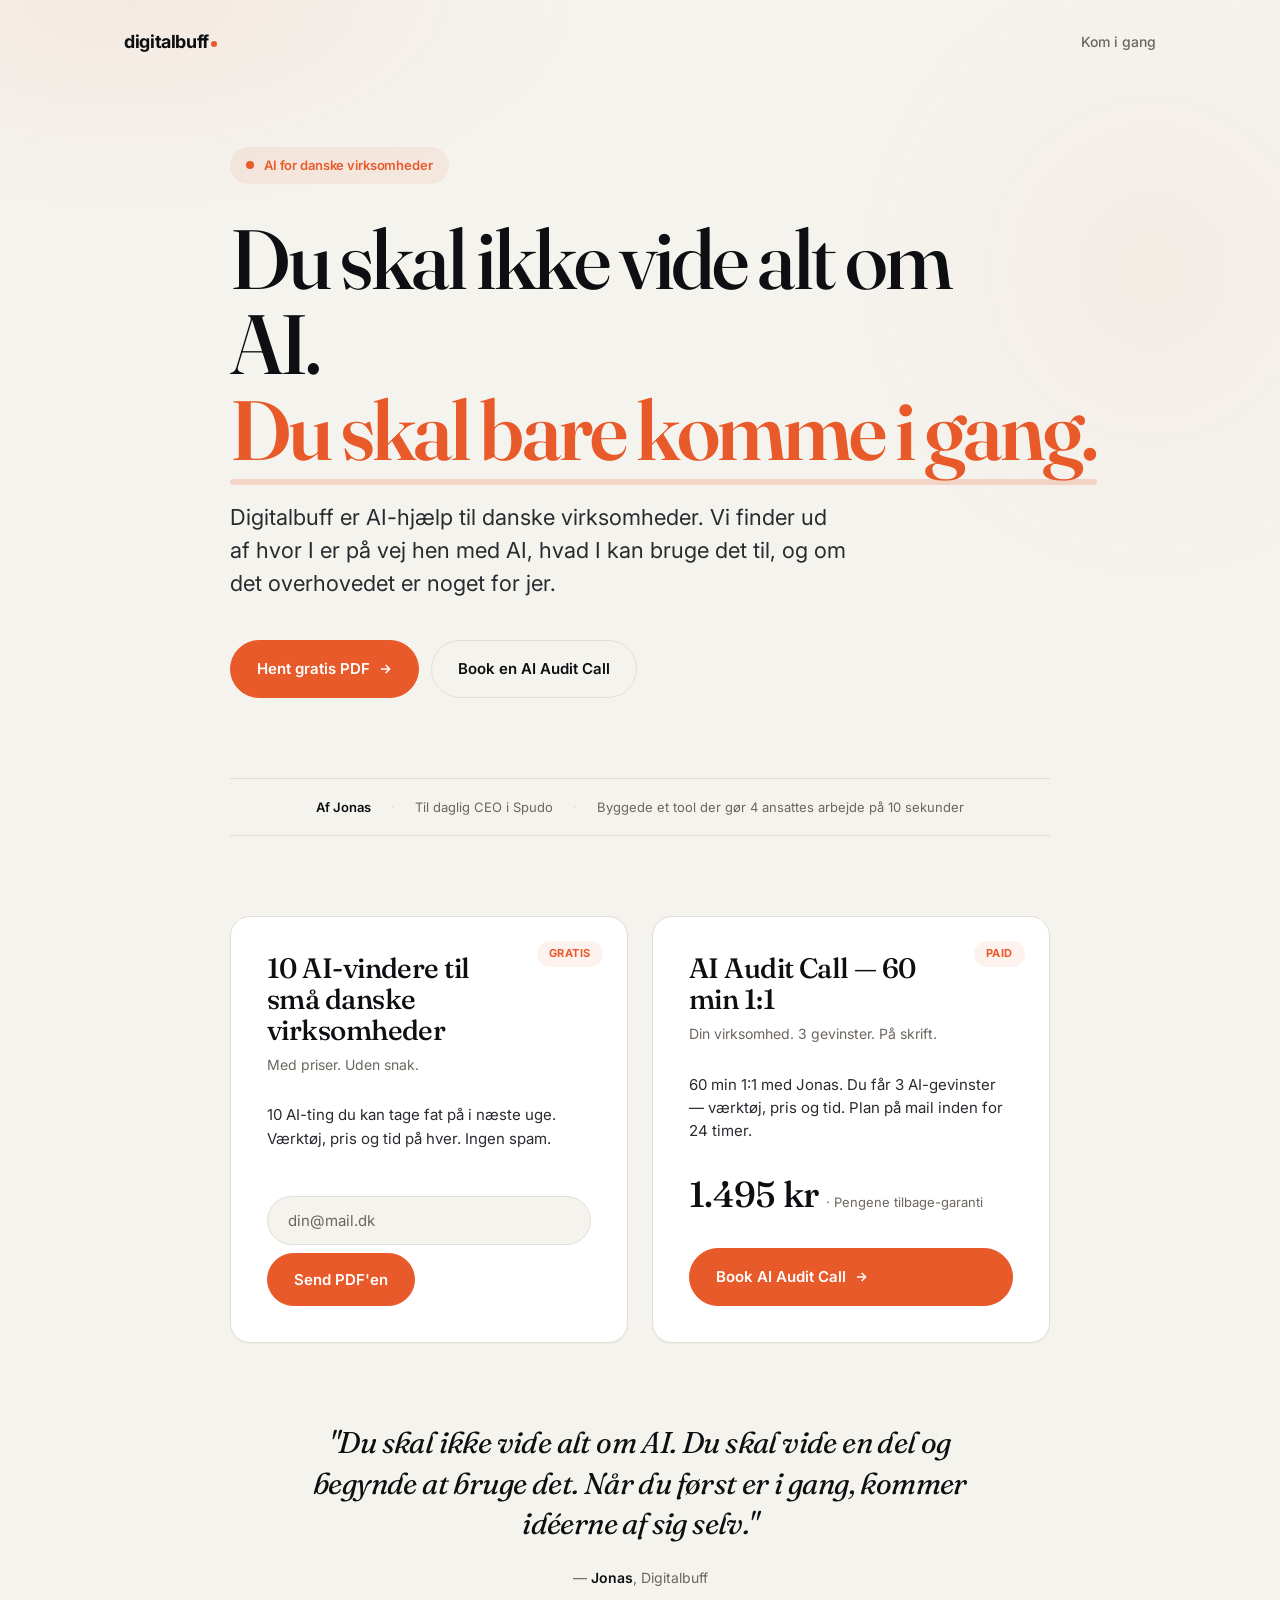
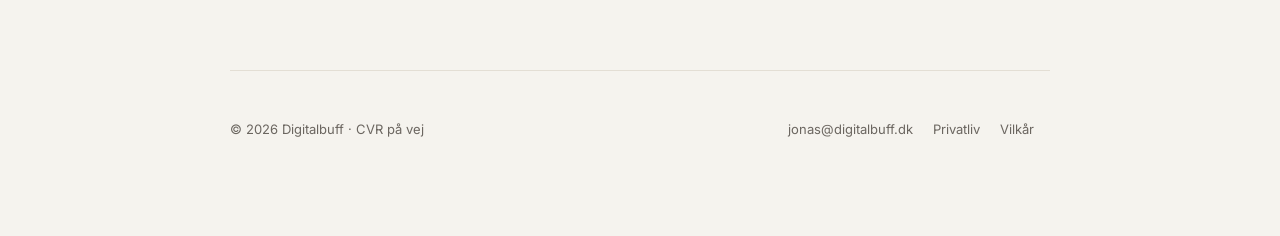
==== index.html @ 28a0f6ce "Initial: digitalbuff.dk landing page v1" ====
<!DOCTYPE html>
<html lang="da">
<head>
<meta charset="UTF-8">
<meta name="viewport" content="width=device-width, initial-scale=1.0">
<title>Digitalbuff — Få dit digitale buff</title>
<meta name="description" content="Digitalbuff oversætter AI-støj til konkrete handlinger for små og mellemstore danske virksomheder. Stop med at læse om AI. Begynd at bruge det.">
<link rel="preconnect" href="https://fonts.googleapis.com">
<link rel="preconnect" href="https://fonts.gstatic.com" crossorigin>
<link href="https://fonts.googleapis.com/css2?family=Fraunces:opsz,wght@9..144,400;9..144,500;9..144,600&family=Inter:wght@400;500;600;700&display=swap" rel="stylesheet">
<style>
  :root {
    --bg: #F5F3EE;
    --bg-2: #EEEAE1;
    --ink: #0E0F12;
    --ink-soft: #2A2B30;
    --muted: #6B6660;
    --line: #E3DED4;
    --accent: #E85A2A;
    --accent-hover: #C94A1E;
    --accent-ghost: rgba(232,90,42,0.08);
    --card: #FFFFFF;
    --shadow-sm: 0 1px 2px rgba(14,15,18,0.04);
    --shadow-md: 0 8px 30px rgba(14,15,18,0.06);
    --shadow-lg: 0 24px 60px rgba(14,15,18,0.10);
  }

  * { box-sizing: border-box; margin: 0; padding: 0; }

  html { scroll-behavior: smooth; }
  body {
    background: var(--bg);
    color: var(--ink);
    font-family: 'Inter', -apple-system, BlinkMacSystemFont, sans-serif;
    font-size: 16px;
    line-height: 1.6;
    -webkit-font-smoothing: antialiased;
    -moz-osx-font-smoothing: grayscale;
    overflow-x: hidden;
  }

  /* Decorative background texture */
  body::before {
    content: '';
    position: fixed;
    inset: 0;
    background:
      radial-gradient(ellipse 60% 40% at 10% 0%, rgba(232,90,42,0.06), transparent 60%),
      radial-gradient(ellipse 40% 60% at 90% 30%, rgba(232,90,42,0.04), transparent 60%);
    pointer-events: none;
    z-index: 0;
  }

  .wrap {
    position: relative;
    z-index: 1;
    max-width: 1080px;
    margin: 0 auto;
    padding: 28px 24px 96px;
  }

  /* Nav */
  nav {
    display: flex;
    align-items: center;
    justify-content: space-between;
    margin-bottom: 90px;
  }
  .logo {
    font-family: 'Inter', sans-serif;
    font-weight: 700;
    font-size: 18px;
    letter-spacing: -0.02em;
    display: inline-flex;
    align-items: baseline;
    gap: 2px;
  }
  .logo-dot {
    width: 6px; height: 6px;
    background: var(--accent);
    border-radius: 50%;
    display: inline-block;
    transform: translateY(-1px);
  }
  .nav-link {
    color: var(--muted);
    text-decoration: none;
    font-size: 14px;
    font-weight: 500;
    transition: color 0.15s;
  }
  .nav-link:hover { color: var(--ink); }

  /* Hero */
  .hero {
    max-width: 820px;
    margin: 0 auto 80px;
    text-align: left;
  }
  .eyebrow {
    display: inline-flex;
    align-items: center;
    gap: 10px;
    background: var(--accent-ghost);
    color: var(--accent);
    border-radius: 100px;
    padding: 8px 16px;
    font-size: 13px;
    font-weight: 600;
    letter-spacing: -0.01em;
    margin-bottom: 32px;
  }
  .eyebrow .pulse {
    width: 8px; height: 8px;
    background: var(--accent);
    border-radius: 50%;
    animation: pulse 2.4s infinite;
  }
  @keyframes pulse {
    0%, 100% { opacity: 1; transform: scale(1); }
    50% { opacity: 0.5; transform: scale(0.85); }
  }

  h1 {
    font-family: 'Fraunces', Georgia, serif;
    font-size: clamp(44px, 7vw, 84px);
    line-height: 1.02;
    letter-spacing: -0.035em;
    font-weight: 500;
    margin-bottom: 28px;
    color: var(--ink);
  }
  h1 em {
    color: var(--accent);
    font-style: normal;
    font-weight: 600;
    position: relative;
    white-space: nowrap;
  }
  h1 em::after {
    content: '';
    position: absolute;
    left: 0; right: 0; bottom: -4px;
    height: 6px;
    background: var(--accent);
    opacity: 0.2;
    border-radius: 3px;
  }

  .sub {
    font-size: clamp(18px, 2.2vw, 22px);
    color: var(--ink-soft);
    max-width: 620px;
    margin-bottom: 40px;
    line-height: 1.5;
  }

  .hero-ctas { display: flex; gap: 12px; flex-wrap: wrap; }

  .btn {
    background: var(--accent);
    color: white;
    border: 1px solid var(--accent);
    border-radius: 100px;
    padding: 16px 26px;
    font-size: 15px;
    font-weight: 600;
    font-family: inherit;
    cursor: pointer;
    text-decoration: none;
    display: inline-flex;
    align-items: center;
    gap: 8px;
    transition: all 0.2s ease;
    white-space: nowrap;
  }
  .btn:hover { background: var(--accent-hover); border-color: var(--accent-hover); transform: translateY(-1px); box-shadow: 0 8px 20px rgba(232,90,42,0.25); }
  .btn:active { transform: translateY(0); }
  .btn-ghost {
    background: transparent;
    color: var(--ink);
    border-color: var(--line);
  }
  .btn-ghost:hover {
    background: var(--bg-2);
    border-color: var(--ink-soft);
    box-shadow: none;
    transform: translateY(-1px);
  }
  .btn svg { width: 14px; height: 14px; }

  /* Proof bar */
  .proof {
    max-width: 820px;
    margin: 0 auto 80px;
    padding: 18px 24px;
    display: flex;
    align-items: center;
    justify-content: center;
    gap: 20px;
    flex-wrap: wrap;
    color: var(--muted);
    font-size: 13px;
    border-top: 1px solid var(--line);
    border-bottom: 1px solid var(--line);
  }
  .proof strong { color: var(--ink); font-weight: 600; }
  .proof .dot { color: var(--line); }

  /* Cards section */
  .offers {
    max-width: 820px;
    margin: 0 auto 80px;
    display: grid;
    gap: 20px;
  }
  @media (min-width: 760px) {
    .offers { grid-template-columns: 1fr 1fr; gap: 24px; }
  }

  .card {
    background: var(--card);
    border-radius: 20px;
    padding: 36px;
    border: 1px solid var(--line);
    box-shadow: var(--shadow-sm);
    transition: box-shadow 0.2s, transform 0.2s;
    display: flex;
    flex-direction: column;
    position: relative;
    overflow: hidden;
  }
  .card:hover { box-shadow: var(--shadow-md); transform: translateY(-2px); }

  .card-badge {
    position: absolute;
    top: 24px; right: 24px;
    background: var(--accent-ghost);
    color: var(--accent);
    border-radius: 100px;
    padding: 4px 12px;
    font-size: 11px;
    font-weight: 700;
    letter-spacing: 0.05em;
    text-transform: uppercase;
  }

  .card h2 {
    font-family: 'Fraunces', Georgia, serif;
    font-size: 28px;
    font-weight: 500;
    letter-spacing: -0.02em;
    line-height: 1.1;
    margin-bottom: 8px;
    padding-right: 70px;
  }

  .card .tagline {
    color: var(--muted);
    font-size: 14px;
    margin-bottom: 28px;
  }

  .card p {
    color: var(--ink-soft);
    font-size: 15px;
    margin-bottom: 24px;
    line-height: 1.55;
  }

  form { display: flex; gap: 8px; flex-wrap: wrap; margin-top: auto; }
  input[type="email"] {
    flex: 1; min-width: 200px;
    background: var(--bg);
    border: 1px solid var(--line);
    border-radius: 100px;
    padding: 14px 20px;
    color: var(--ink);
    font-size: 15px;
    font-family: inherit;
    transition: border-color 0.15s;
  }
  input[type="email"]::placeholder { color: var(--muted); }
  input[type="email"]:focus {
    outline: none;
    border-color: var(--accent);
    box-shadow: 0 0 0 3px var(--accent-ghost);
  }

  .success {
    color: #2E8A4A;
    display: none;
    margin-top: 12px;
    font-size: 14px;
    font-weight: 500;
  }

  .price-line {
    display: flex;
    align-items: baseline;
    gap: 8px;
    margin-bottom: 24px;
  }
  .price {
    font-family: 'Fraunces', Georgia, serif;
    font-size: 36px;
    font-weight: 500;
    letter-spacing: -0.02em;
    color: var(--ink);
  }
  .price-sub {
    color: var(--muted);
    font-size: 13px;
  }

  /* Quote block */
  .quote {
    max-width: 760px;
    margin: 0 auto 80px;
    padding: 0 32px;
    text-align: center;
  }
  .quote p {
    font-family: 'Fraunces', Georgia, serif;
    font-size: clamp(22px, 3vw, 30px);
    font-weight: 400;
    font-style: italic;
    line-height: 1.35;
    letter-spacing: -0.02em;
    color: var(--ink);
    margin-bottom: 20px;
  }
  .quote cite {
    font-style: normal;
    color: var(--muted);
    font-size: 14px;
  }
  .quote cite strong { color: var(--ink); font-weight: 600; }

  /* Footer */
  footer {
    max-width: 820px;
    margin: 0 auto;
    padding-top: 48px;
    border-top: 1px solid var(--line);
    display: flex;
    justify-content: space-between;
    flex-wrap: wrap;
    gap: 16px;
    font-size: 13px;
    color: var(--muted);
  }
  footer a {
    color: var(--muted);
    text-decoration: none;
    margin-right: 16px;
    transition: color 0.15s;
  }
  footer a:hover { color: var(--ink); }

  /* Small screens */
  @media (max-width: 560px) {
    .wrap { padding-top: 20px; }
    nav { margin-bottom: 60px; }
    .hero { margin-bottom: 56px; }
    .card { padding: 28px; }
    .card h2 { padding-right: 0; font-size: 24px; }
    .card-badge { position: static; display: inline-block; margin-bottom: 16px; }
  }
</style>
</head>
<body>
<div class="wrap">

  <nav>
    <div class="logo">digitalbuff<span class="logo-dot"></span></div>
    <a href="#offers" class="nav-link">Kom i gang</a>
  </nav>

  <section class="hero">
    <div class="eyebrow">
      <span class="pulse"></span>
      <span>AI for danske virksomheder</span>
    </div>
    <h1>Du skal ikke vide alt om AI.<br><em>Du skal bare komme i gang.</em></h1>
    <p class="sub">Digitalbuff er AI-hjælp til danske virksomheder. Vi finder ud af hvor I er på vej hen med AI, hvad I kan bruge det til, og om det overhovedet er noget for jer.</p>
    <div class="hero-ctas">
      <a href="#pdf" class="btn">
        Hent gratis PDF
        <svg viewBox="0 0 24 24" fill="none" stroke="currentColor" stroke-width="2.5"><path d="M5 12h14M13 5l7 7-7 7"/></svg>
      </a>
      <a href="#audit" class="btn btn-ghost">Book en AI Audit Call</a>
    </div>
  </section>

  <div class="proof">
    <span><strong>Af Jonas</strong></span>
    <span class="dot">·</span>
    <span>Til daglig CEO i Spudo</span>
    <span class="dot">·</span>
    <span>Byggede et tool der gør 4 ansattes arbejde på 10 sekunder</span>
  </div>

  <section class="offers" id="offers">

    <div class="card" id="pdf">
      <span class="card-badge">Gratis</span>
      <h2>10 AI-vindere til små danske virksomheder</h2>
      <p class="tagline">Med priser. Uden snak.</p>
      <p>10 AI-ting du kan tage fat på i næste uge. Værktøj, pris og tid på hver. Ingen spam.</p>
      <form id="emailForm" action="#" method="post">
        <input type="email" name="email" placeholder="din@mail.dk" required aria-label="Din email">
        <button type="submit" class="btn">Send PDF'en</button>
      </form>
      <p class="success" id="success">✓ Tak — tjek din indbakke om et par minutter.</p>
    </div>

    <div class="card" id="audit">
      <span class="card-badge">Paid</span>
      <h2>AI Audit Call — 60 min 1:1</h2>
      <p class="tagline">Din virksomhed. 3 gevinster. På skrift.</p>
      <p>60 min 1:1 med Jonas. Du får 3 AI-gevinster — værktøj, pris og tid. Plan på mail inden for 24 timer.</p>
      <div class="price-line">
        <span class="price">1.495 kr</span>
        <span class="price-sub">· Pengene tilbage-garanti</span>
      </div>
      <a href="#" class="btn" id="bookCta">
        Book AI Audit Call
        <svg viewBox="0 0 24 24" fill="none" stroke="currentColor" stroke-width="2.5"><path d="M5 12h14M13 5l7 7-7 7"/></svg>
      </a>
    </div>

  </section>

  <section class="quote">
    <p>"Du skal ikke vide alt om AI. Du skal vide en del og begynde at bruge det. Når du først er i gang, kommer idéerne af sig selv."</p>
    <cite>— <strong>Jonas</strong>, Digitalbuff</cite>
  </section>

  <footer>
    <div>© 2026 Digitalbuff · CVR på vej</div>
    <div>
      <a href="mailto:jonas@digitalbuff.dk">jonas@digitalbuff.dk</a>
      <a href="/privatlivspolitik">Privatliv</a>
      <a href="/vilkar">Vilkår</a>
    </div>
  </footer>

</div>

<script>
  // ============================================================
  // Sheets integration — paste your Apps Script Web App URL here.
  // Get it from: Apps Script → Deploy → New deployment → Web app
  // It looks like: https://script.google.com/macros/s/AKfycb.../exec
  // ============================================================
  const SHEETS_ENDPOINT = 'https://script.google.com/macros/s/AKfycbzNqPOkvZELhmHP0tplEvin_yunnExiP3ZWn4th9WbXYIpHzOxKJLLYBf7Ea_P2kv1t/exec';

  document.getElementById('emailForm').addEventListener('submit', async function(e) {
    e.preventDefault();
    const form = e.target;
    const button = form.querySelector('button[type="submit"]');
    const success = document.getElementById('success');
    const email = form.email.value.trim();

    if (!email) return;

    const original = button.textContent;
    button.disabled = true;
    button.textContent = 'Sender…';

    try {
      // UTM and source for the sheet
      const params = new URLSearchParams(window.location.search);
      const payload = {
        email: email,
        source: 'landing_pdf',
        utm: params.toString() || '',
      };

      // Apps Script Web Apps accept text/plain to avoid CORS preflight
      const res = await fetch(SHEETS_ENDPOINT, {
        method: 'POST',
        mode: 'no-cors',
        headers: { 'Content-Type': 'text/plain;charset=utf-8' },
        body: JSON.stringify(payload),
      });

      // 'no-cors' means we can't read the response, but if the fetch didn't
      // throw, the request reached Apps Script.
      success.style.display = 'block';
      success.textContent = '✓ Tak — vi sender PDF\'en til din mail.';
      form.reset();
    } catch (err) {
      success.style.display = 'block';
      success.style.color = '#B83C3C';
      success.textContent = 'Der gik noget galt. Prøv igen om et øjeblik.';
    } finally {
      button.disabled = false;
      button.textContent = original;
    }
  });
</script>
</body>
</html>
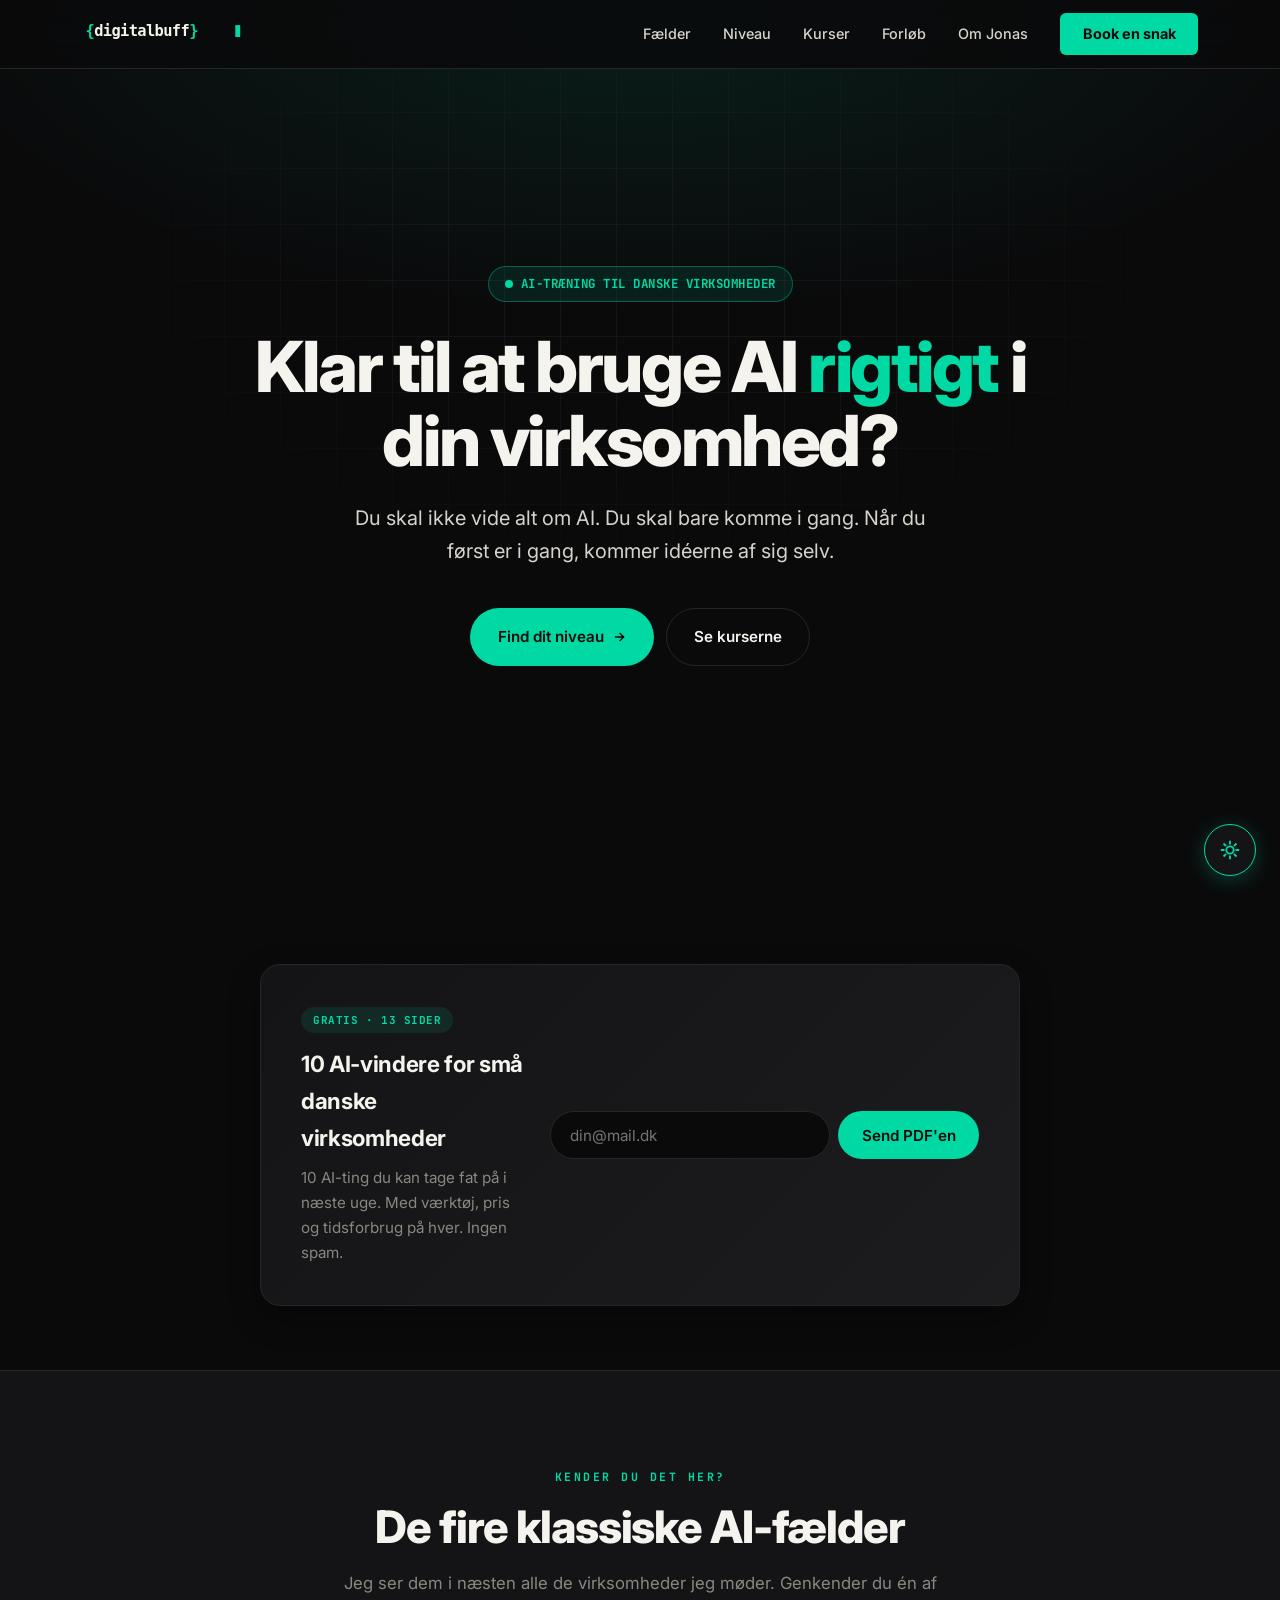
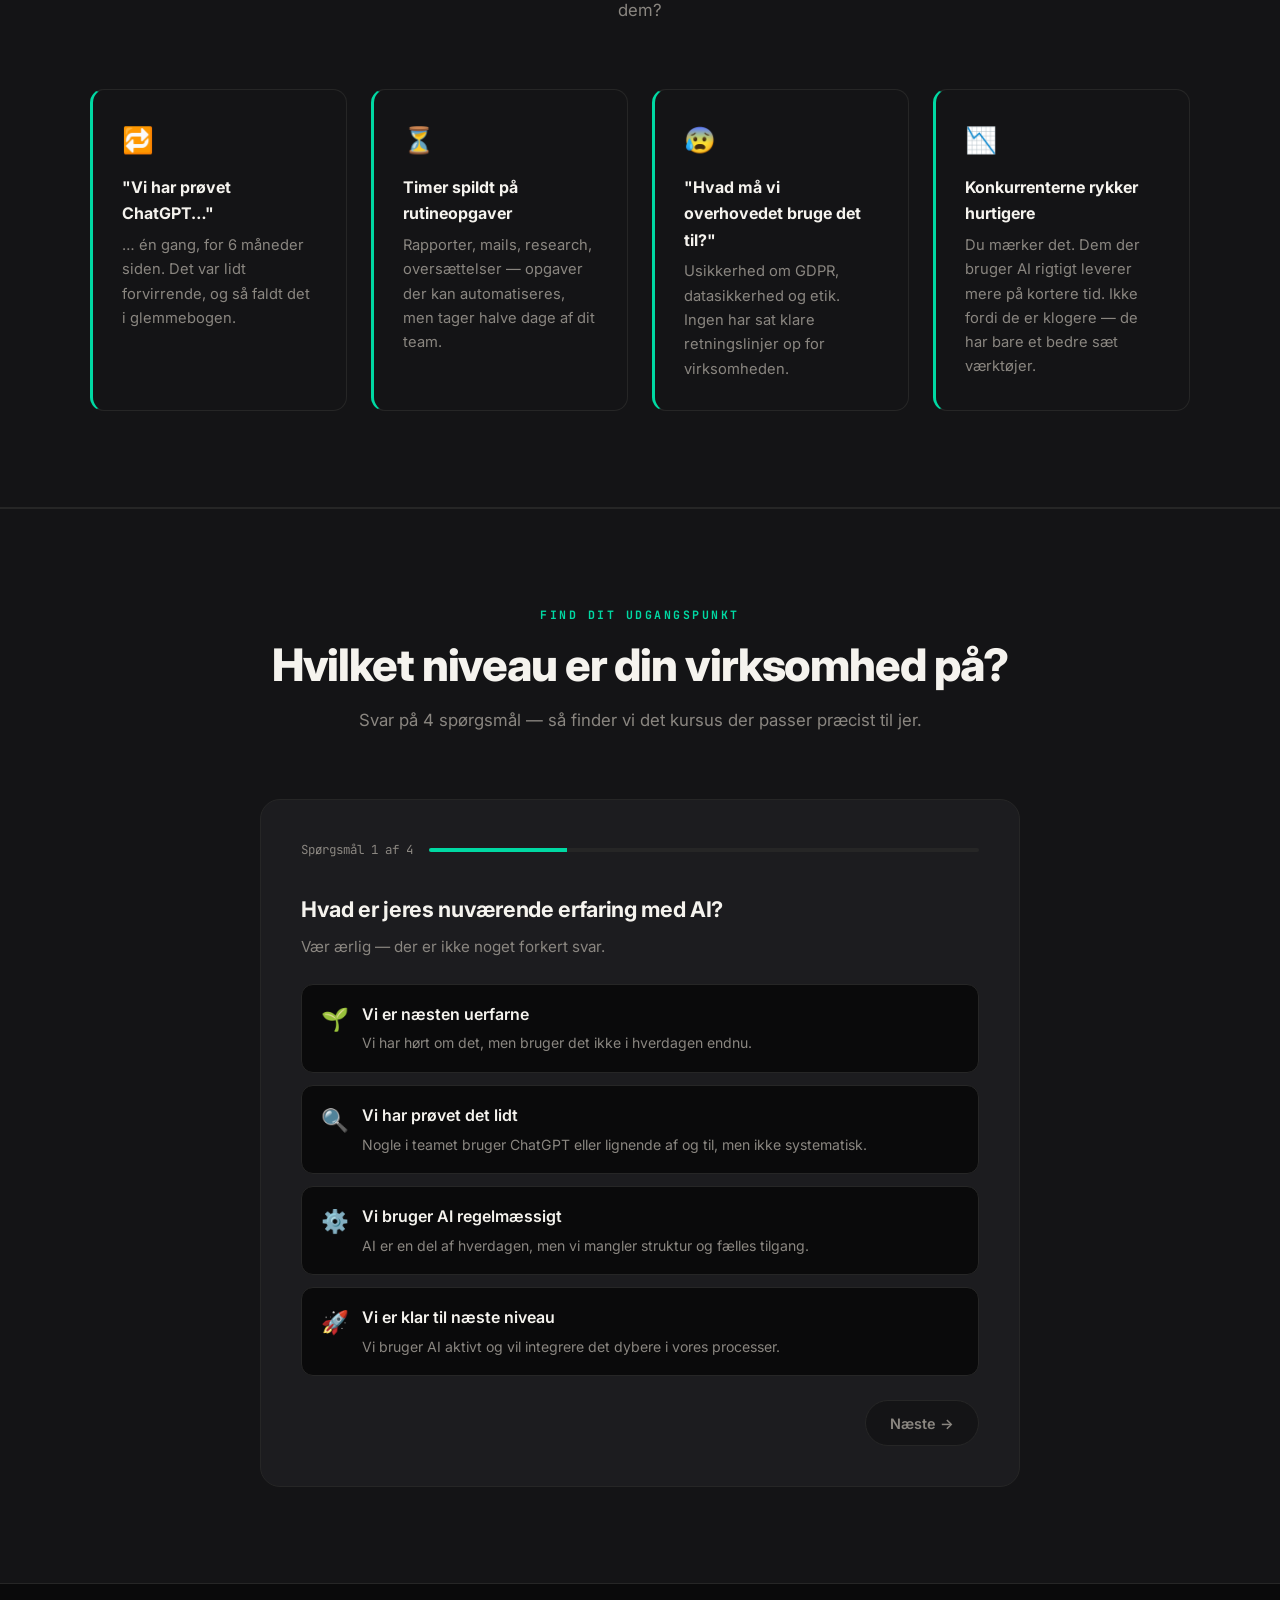
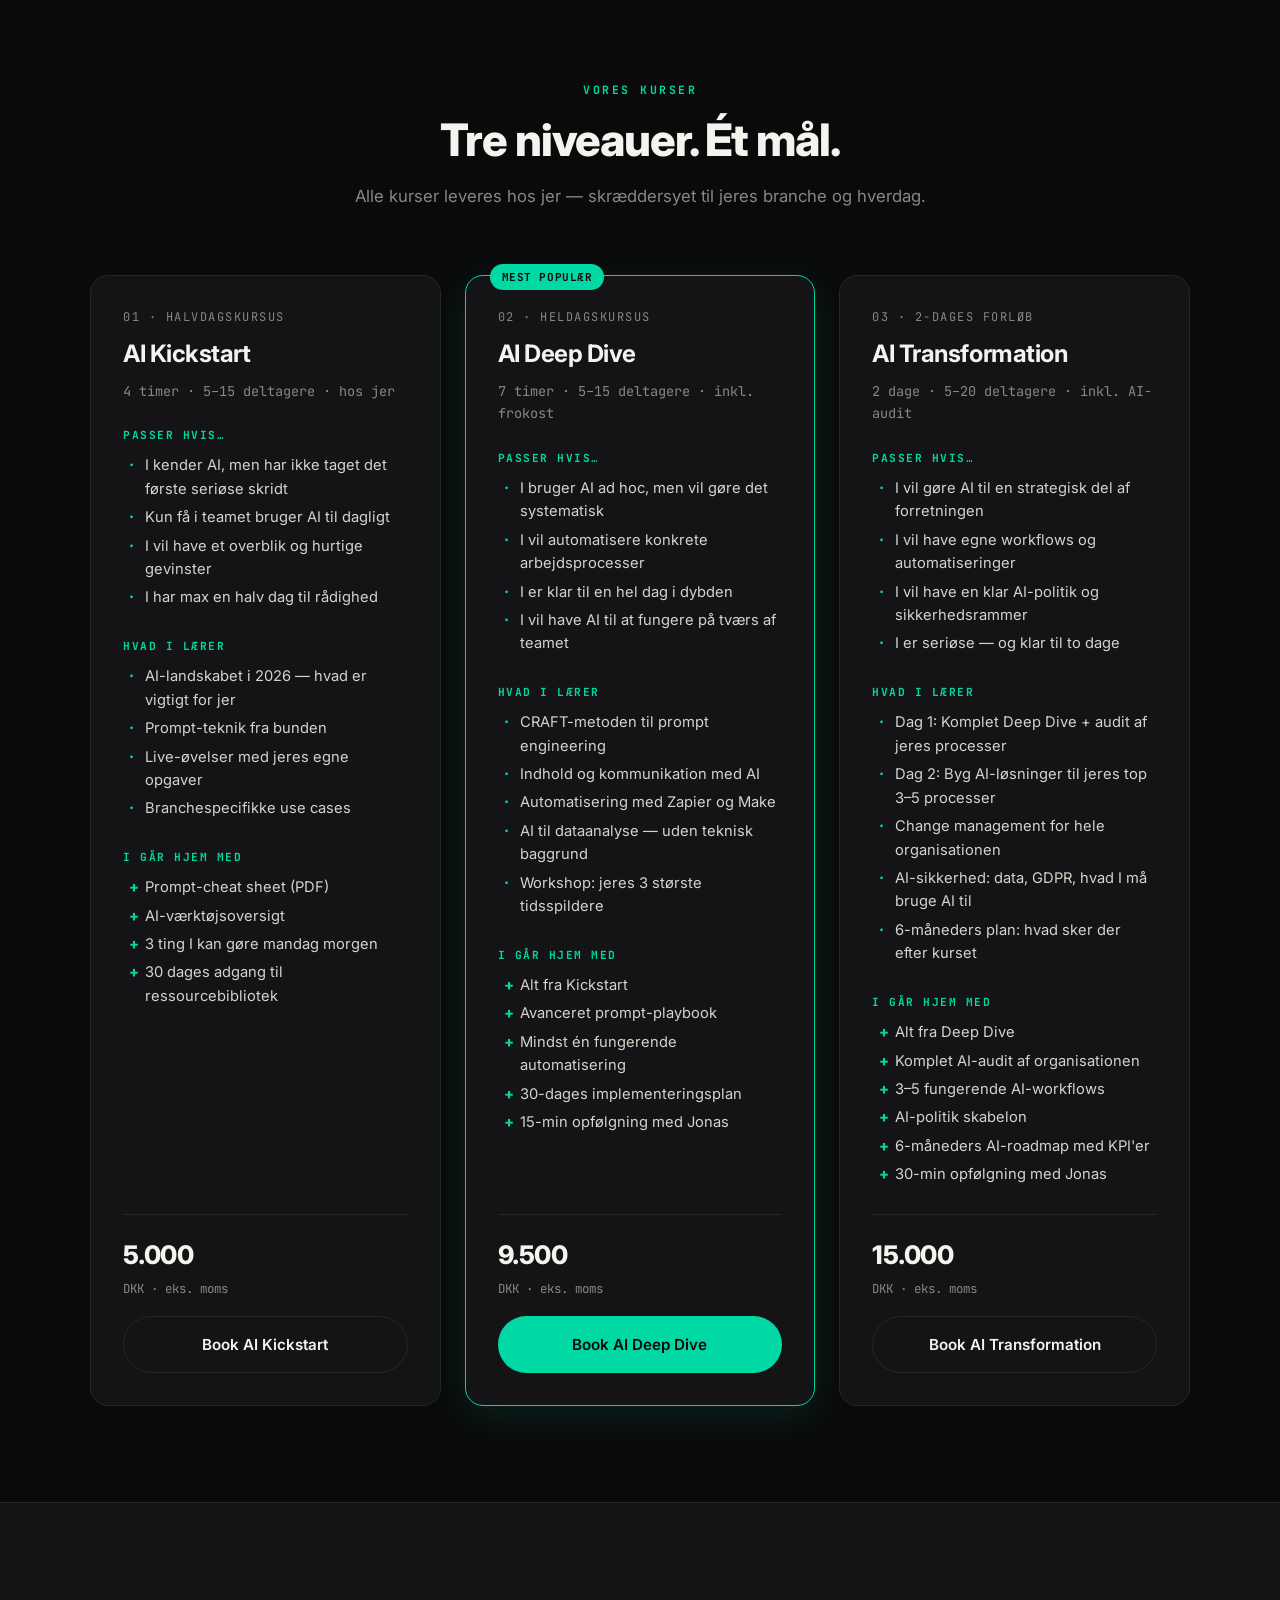
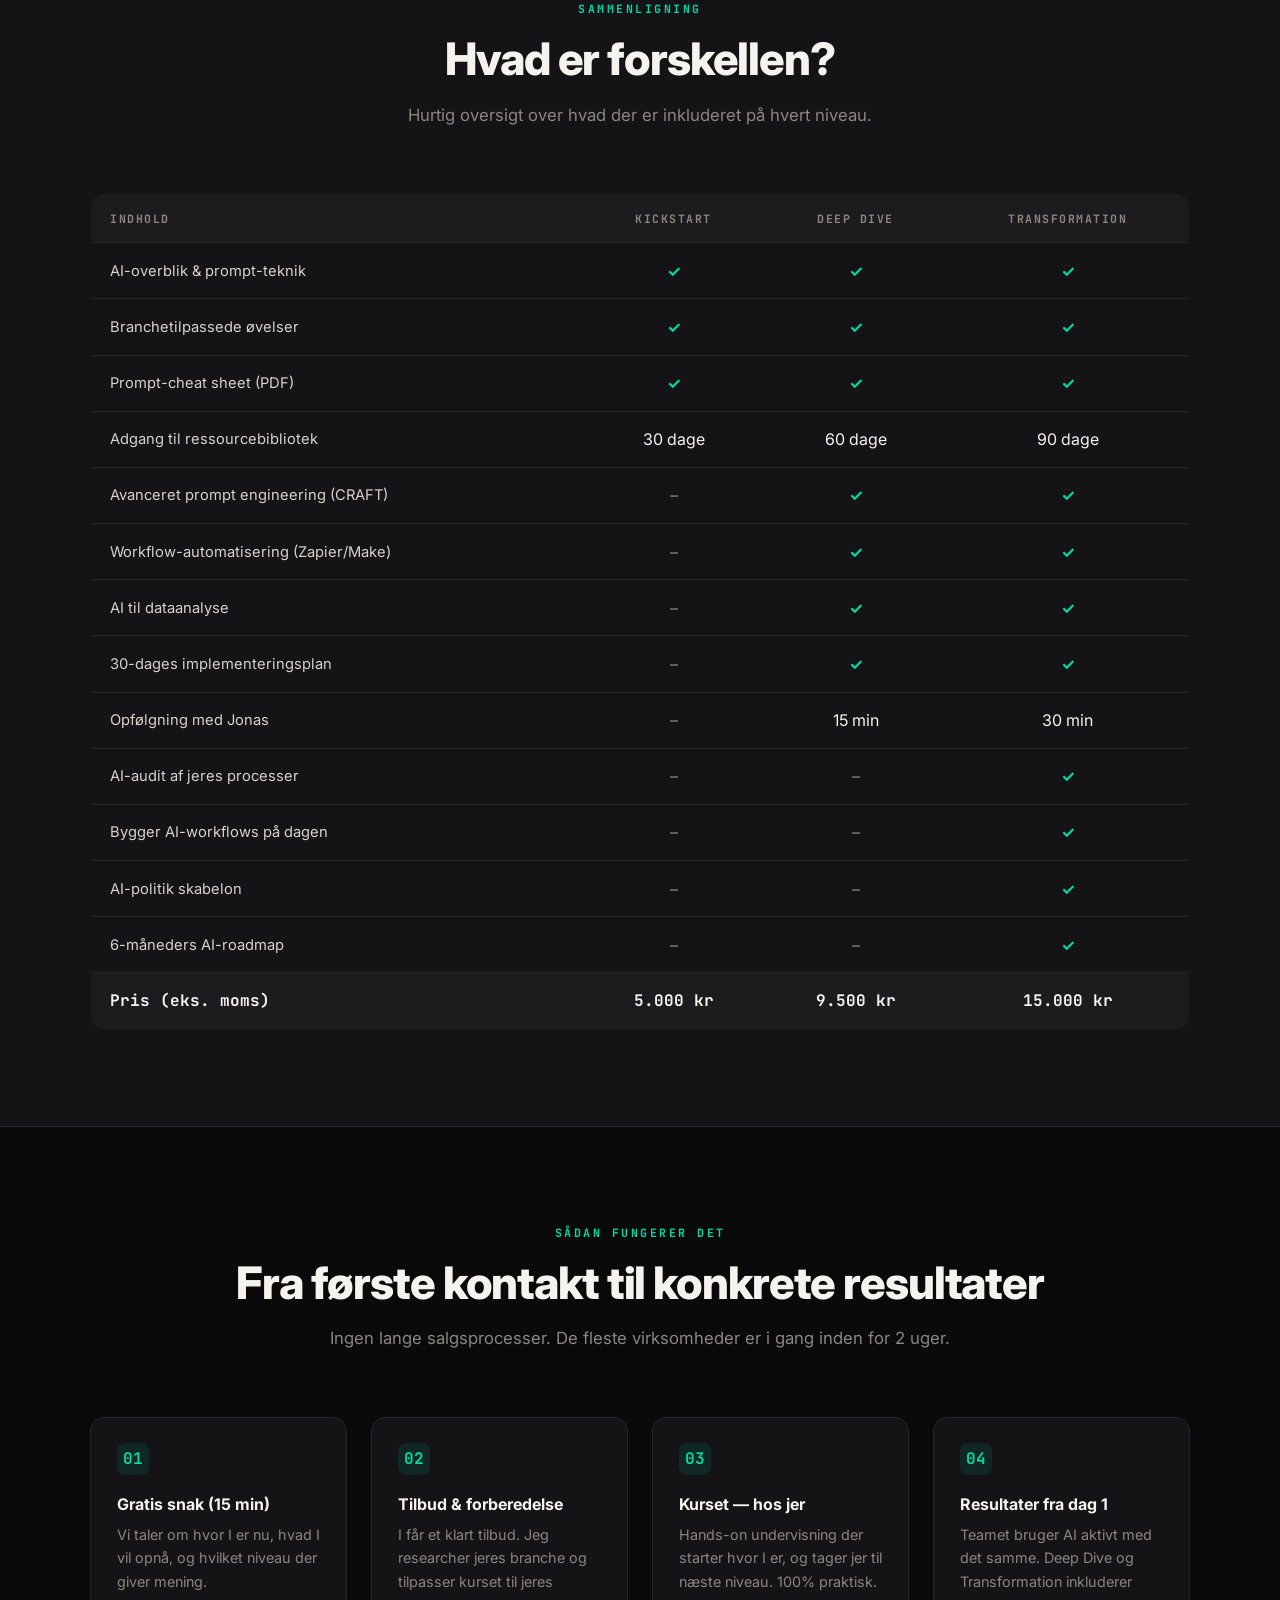
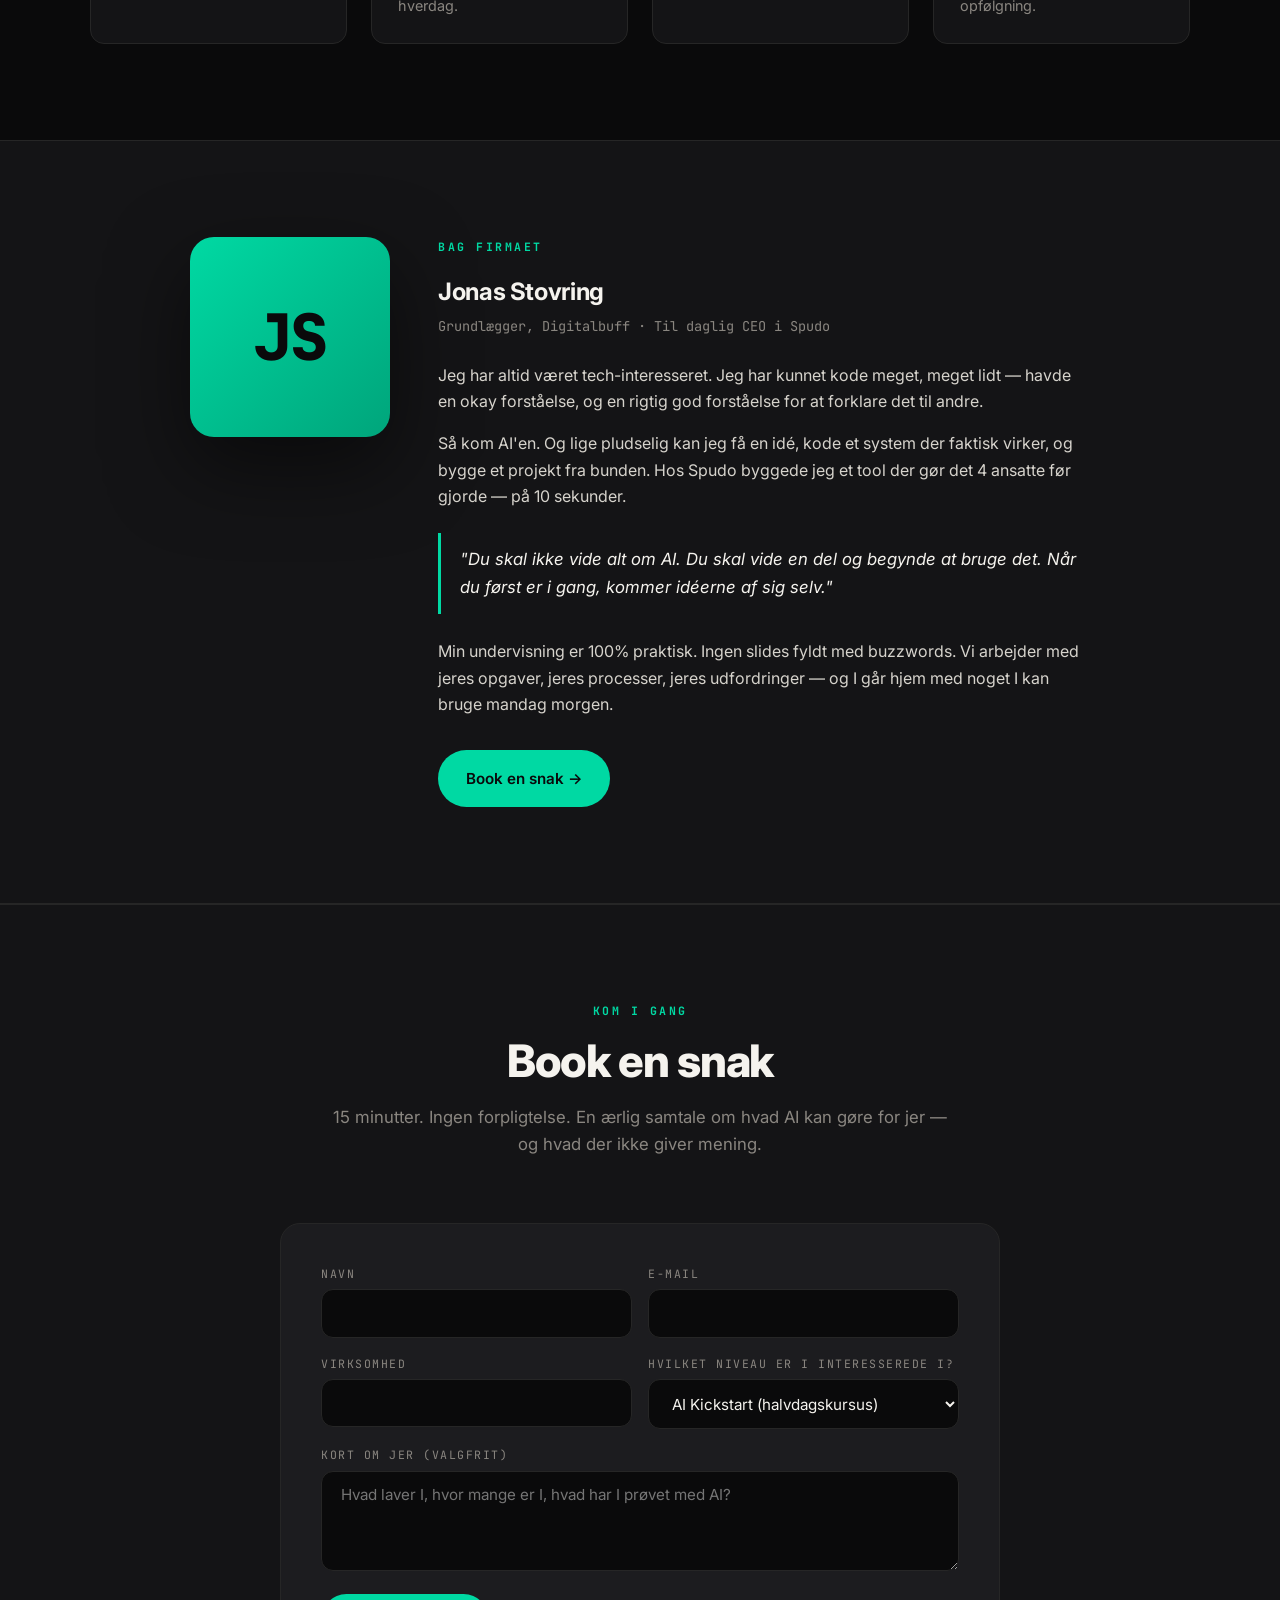
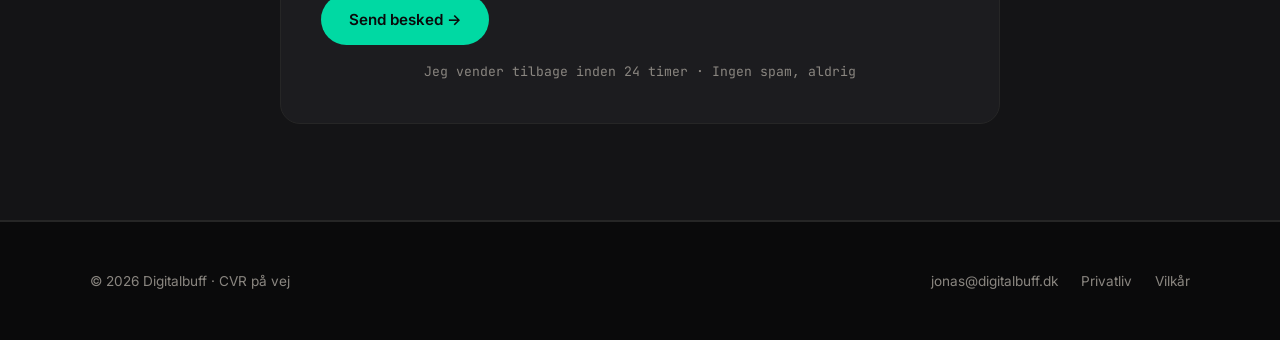
==== commit 6c97d726: "v2: full site rebuild — 3-tier courses, quiz, dark/mint brand, sheets-wired forms" ====
--- a/index.html
+++ b/index.html
@@ -3,503 +3,1079 @@
 <head>
 <meta charset="UTF-8">
 <meta name="viewport" content="width=device-width, initial-scale=1.0">
-<title>Digitalbuff — Få dit digitale buff</title>
-<meta name="description" content="Digitalbuff oversætter AI-støj til konkrete handlinger for små og mellemstore danske virksomheder. Stop med at læse om AI. Begynd at bruge det.">
+<title>Digitalbuff — AI-træning til danske virksomheder</title>
+<meta name="description" content="AI-træning der virker. Du skal ikke vide alt om AI — du skal bare komme i gang. Tre niveauer, hos jer, skræddersyet til jeres branche.">
+<link rel="icon" type="image/svg+xml" href="assets/favicon.svg">
 <link rel="preconnect" href="https://fonts.googleapis.com">
 <link rel="preconnect" href="https://fonts.gstatic.com" crossorigin>
-<link href="https://fonts.googleapis.com/css2?family=Fraunces:opsz,wght@9..144,400;9..144,500;9..144,600&family=Inter:wght@400;500;600;700&display=swap" rel="stylesheet">
+<link href="https://fonts.googleapis.com/css2?family=JetBrains+Mono:wght@400;700;800&family=Inter:wght@400;500;600;700;800&display=swap" rel="stylesheet">
 <style>
+  *, *::before, *::after { margin: 0; padding: 0; box-sizing: border-box; }
+
   :root {
-    --bg: #F5F3EE;
-    --bg-2: #EEEAE1;
-    --ink: #0E0F12;
-    --ink-soft: #2A2B30;
-    --muted: #6B6660;
-    --line: #E3DED4;
-    --accent: #E85A2A;
-    --accent-hover: #C94A1E;
-    --accent-ghost: rgba(232,90,42,0.08);
-    --card: #FFFFFF;
-    --shadow-sm: 0 1px 2px rgba(14,15,18,0.04);
-    --shadow-md: 0 8px 30px rgba(14,15,18,0.06);
-    --shadow-lg: 0 24px 60px rgba(14,15,18,0.10);
-  }
-
-  * { box-sizing: border-box; margin: 0; padding: 0; }
+    --bg:        #0a0a0b;
+    --surface:   #141416;
+    --surface-2: #1c1c1f;
+    --border:    #262626;
+    --ink:       #f5f3ee;
+    --ink-soft:  #d6d3cc;
+    --muted:     #8a8680;
+    --accent:    #00d9a3;
+    --accent-dim:#00a57b;
+    --accent-ghost: rgba(0,217,163,0.10);
+    --warn:      #ffb84d;
+    --shadow-md: 0 12px 30px rgba(0,0,0,0.35);
+    --shadow-lg: 0 30px 80px rgba(0,0,0,0.5);
+  }
 
   html { scroll-behavior: smooth; }
   body {
+    font-family: 'Inter', -apple-system, BlinkMacSystemFont, 'Segoe UI', sans-serif;
     background: var(--bg);
     color: var(--ink);
-    font-family: 'Inter', -apple-system, BlinkMacSystemFont, sans-serif;
+    line-height: 1.65;
     font-size: 16px;
-    line-height: 1.6;
     -webkit-font-smoothing: antialiased;
     -moz-osx-font-smoothing: grayscale;
     overflow-x: hidden;
   }
-
-  /* Decorative background texture */
-  body::before {
-    content: '';
-    position: fixed;
-    inset: 0;
+  a { text-decoration: none; color: inherit; }
+  ::selection { background: var(--accent); color: var(--bg); }
+
+  /* === NAV === */
+  nav {
+    position: fixed; top: 0; width: 100%; z-index: 999;
+    background: rgba(10,10,11,0.85); backdrop-filter: blur(14px);
+    border-bottom: 1px solid var(--border);
+  }
+  .nav-wrap { max-width: 1180px; margin: 0 auto; padding: 0 2rem; height: 68px; display: flex; align-items: center; justify-content: space-between; }
+  .logo-svg { height: 28px; width: auto; }
+  .nav-links { display: flex; gap: 2rem; align-items: center; }
+  .nav-links a { color: var(--ink-soft); font-size: 0.9rem; font-weight: 500; transition: color .15s; }
+  .nav-links a:hover { color: var(--accent); }
+  .nav-btn { background: var(--accent); color: var(--bg) !important; padding: 0.55rem 1.4rem; border-radius: 6px; font-weight: 700 !important; transition: all .15s; }
+  .nav-btn:hover { background: var(--ink) !important; }
+  .hamburger { display: none; flex-direction: column; gap: 5px; cursor: pointer; padding: 0.4rem; background: none; border: none; }
+  .hamburger span { display: block; width: 24px; height: 2px; background: var(--ink); border-radius: 2px; transition: all .3s; }
+  .hamburger.open span:nth-child(1) { transform: translateY(7px) rotate(45deg); }
+  .hamburger.open span:nth-child(2) { opacity: 0; }
+  .hamburger.open span:nth-child(3) { transform: translateY(-7px) rotate(-45deg); }
+
+  .mobile-menu {
+    display: none; position: fixed; top: 68px; left: 0; right: 0; z-index: 998;
+    background: rgba(10,10,11,0.98); backdrop-filter: blur(14px);
+    border-bottom: 1px solid var(--border);
+    padding: 1.2rem 2rem 1.8rem; flex-direction: column; gap: 0.2rem;
+    transform: translateY(-8px); opacity: 0; transition: opacity .25s, transform .25s;
+  }
+  .mobile-menu.open { opacity: 1; transform: translateY(0); }
+  .mobile-menu a { color: var(--ink-soft); font-size: 1.05rem; font-weight: 500; padding: 0.8rem 0; border-bottom: 1px solid var(--border); display: block; }
+  .mobile-menu a:last-child { border-bottom: none; margin-top: 0.6rem; }
+  .mobile-menu .nav-btn { text-align: center; border-radius: 8px; padding: 0.9rem; color: var(--bg) !important; font-size: 1rem; }
+
+  @media (max-width: 768px) {
+    .nav-links { display: none; }
+    .hamburger { display: flex; }
+    .mobile-menu { display: flex; }
+  }
+
+  /* === HERO === */
+  .hero {
+    min-height: 100vh; display: flex; align-items: center; justify-content: center;
+    padding: 7rem 2rem 5rem; position: relative; overflow: hidden; text-align: center;
+    background: radial-gradient(ellipse 80% 50% at 50% 0%, rgba(0,217,163,0.10), transparent 70%), var(--bg);
+  }
+  .grid-bg {
+    position: absolute; inset: 0;
     background:
-      radial-gradient(ellipse 60% 40% at 10% 0%, rgba(232,90,42,0.06), transparent 60%),
-      radial-gradient(ellipse 40% 60% at 90% 30%, rgba(232,90,42,0.04), transparent 60%);
-    pointer-events: none;
-    z-index: 0;
-  }
-
-  .wrap {
-    position: relative;
-    z-index: 1;
-    max-width: 1080px;
-    margin: 0 auto;
-    padding: 28px 24px 96px;
-  }
-
-  /* Nav */
-  nav {
-    display: flex;
-    align-items: center;
-    justify-content: space-between;
-    margin-bottom: 90px;
-  }
-  .logo {
-    font-family: 'Inter', sans-serif;
-    font-weight: 700;
-    font-size: 18px;
-    letter-spacing: -0.02em;
-    display: inline-flex;
-    align-items: baseline;
-    gap: 2px;
-  }
-  .logo-dot {
-    width: 6px; height: 6px;
-    background: var(--accent);
-    border-radius: 50%;
-    display: inline-block;
-    transform: translateY(-1px);
-  }
-  .nav-link {
-    color: var(--muted);
-    text-decoration: none;
-    font-size: 14px;
-    font-weight: 500;
-    transition: color 0.15s;
-  }
-  .nav-link:hover { color: var(--ink); }
-
-  /* Hero */
-  .hero {
-    max-width: 820px;
-    margin: 0 auto 80px;
-    text-align: left;
-  }
-  .eyebrow {
-    display: inline-flex;
-    align-items: center;
-    gap: 10px;
-    background: var(--accent-ghost);
-    color: var(--accent);
-    border-radius: 100px;
-    padding: 8px 16px;
-    font-size: 13px;
-    font-weight: 600;
-    letter-spacing: -0.01em;
-    margin-bottom: 32px;
-  }
-  .eyebrow .pulse {
-    width: 8px; height: 8px;
-    background: var(--accent);
-    border-radius: 50%;
-    animation: pulse 2.4s infinite;
-  }
+      linear-gradient(var(--border) 1px, transparent 1px) 0 0 / 56px 56px,
+      linear-gradient(90deg, var(--border) 1px, transparent 1px) 0 0 / 56px 56px;
+    mask-image: radial-gradient(ellipse 60% 50% at 50% 30%, black 30%, transparent 70%);
+    opacity: 0.4; pointer-events: none;
+  }
+  .hero-inner { position: relative; z-index: 1; max-width: 820px; }
+  .hero-pill { display: inline-flex; align-items: center; gap: 0.5rem; background: var(--accent-ghost); border: 1px solid rgba(0,217,163,0.35); color: var(--accent); padding: 0.4rem 1rem; border-radius: 100px; font-size: 0.78rem; font-weight: 700; letter-spacing: 0.5px; text-transform: uppercase; margin-bottom: 1.8rem; font-family: 'JetBrains Mono', monospace; }
+  .hero-pill .pulse { width: 8px; height: 8px; background: var(--accent); border-radius: 50%; animation: pulse 2.4s infinite; }
   @keyframes pulse {
     0%, 100% { opacity: 1; transform: scale(1); }
-    50% { opacity: 0.5; transform: scale(0.85); }
-  }
-
-  h1 {
-    font-family: 'Fraunces', Georgia, serif;
-    font-size: clamp(44px, 7vw, 84px);
-    line-height: 1.02;
-    letter-spacing: -0.035em;
-    font-weight: 500;
-    margin-bottom: 28px;
-    color: var(--ink);
-  }
-  h1 em {
+    50% { opacity: 0.4; transform: scale(0.8); }
+  }
+  .hero h1 {
+    font-size: clamp(2.4rem, 6vw, 4.4rem); font-weight: 800; line-height: 1.05;
+    letter-spacing: -0.035em; margin-bottom: 1.5rem; color: var(--ink);
+  }
+  .hero h1 mark { background: none; color: var(--accent); }
+  .hero p {
+    font-size: clamp(1.05rem, 1.6vw, 1.25rem); color: var(--ink-soft);
+    max-width: 600px; margin: 0 auto 2.5rem;
+  }
+  .hero-cta { display: flex; gap: 0.75rem; justify-content: center; flex-wrap: wrap; }
+
+  .btn {
+    display: inline-flex; align-items: center; gap: 0.5rem;
+    padding: 0.95rem 1.7rem; border-radius: 100px;
+    font-weight: 600; font-size: 0.95rem; cursor: pointer; transition: all .15s;
+    border: 1px solid transparent; font-family: inherit;
+  }
+  .btn-mint { background: var(--accent); color: var(--bg); }
+  .btn-mint:hover { background: var(--ink); transform: translateY(-1px); box-shadow: 0 10px 30px rgba(0,217,163,0.25); }
+  .btn-ghost { background: transparent; color: var(--ink); border-color: var(--border); }
+  .btn-ghost:hover { background: var(--surface); border-color: var(--ink); }
+  .btn svg { width: 14px; height: 14px; }
+
+  /* === SECTION BASE === */
+  section.block { padding: 6rem 2rem; position: relative; }
+  .wrap { max-width: 1100px; margin: 0 auto; }
+  .section-label { font-family: 'JetBrains Mono', monospace; text-transform: uppercase; font-size: 0.72rem; font-weight: 700; letter-spacing: 2.5px; color: var(--accent); margin-bottom: 1rem; }
+  .section-title { font-size: clamp(1.8rem, 3.6vw, 2.8rem); font-weight: 800; color: var(--ink); margin-bottom: 1rem; letter-spacing: -0.025em; line-height: 1.15; }
+  .section-sub { font-size: 1.05rem; color: var(--muted); max-width: 620px; }
+  .section-head { text-align: center; margin-bottom: 4rem; }
+  .section-head .section-sub { margin: 0 auto; }
+
+  /* === LEAD MAGNET CARD (PDF) === */
+  .lead-magnet { padding: 4rem 2rem; }
+  .lead-card {
+    max-width: 760px; margin: 0 auto;
+    background: linear-gradient(135deg, var(--surface) 0%, var(--surface-2) 100%);
+    border: 1px solid var(--border); border-radius: 20px;
+    padding: 2.5rem; box-shadow: var(--shadow-md);
+    display: grid; grid-template-columns: 1fr; gap: 1.5rem;
+  }
+  @media (min-width: 720px) {
+    .lead-card { grid-template-columns: 1fr auto; align-items: center; }
+  }
+  .lead-card .lead-badge { display: inline-block; background: var(--accent-ghost); color: var(--accent); padding: 4px 12px; border-radius: 100px; font-size: 11px; font-weight: 700; letter-spacing: 0.05em; text-transform: uppercase; margin-bottom: 0.8rem; font-family: 'JetBrains Mono', monospace; }
+  .lead-card h3 { font-size: 1.4rem; font-weight: 700; margin-bottom: 0.5rem; letter-spacing: -0.015em; }
+  .lead-card p { color: var(--muted); font-size: 0.95rem; }
+  .lead-form { display: flex; gap: 8px; flex-wrap: wrap; min-width: 280px; }
+  .lead-form input[type=email] {
+    flex: 1; min-width: 200px; background: var(--bg); border: 1px solid var(--border);
+    color: var(--ink); padding: 0.85rem 1.2rem; border-radius: 100px; font-size: 0.95rem;
+    font-family: inherit; transition: border-color .15s;
+  }
+  .lead-form input[type=email]:focus { outline: none; border-color: var(--accent); box-shadow: 0 0 0 3px var(--accent-ghost); }
+  .lead-form .btn { padding: 0.85rem 1.4rem; }
+  .lead-success { color: var(--accent); font-size: 0.9rem; margin-top: 0.6rem; display: none; font-family: 'JetBrains Mono', monospace; }
+
+  /* === PROBLEMS === */
+  .problems { display: grid; grid-template-columns: repeat(auto-fit, minmax(240px, 1fr)); gap: 1.5rem; margin-top: 1rem; }
+  .problem-item {
+    background: var(--surface); border-radius: 14px; padding: 1.8rem;
+    border: 1px solid var(--border); border-left: 3px solid var(--accent);
+    transition: transform .15s, border-color .15s;
+  }
+  .problem-item:hover { transform: translateY(-2px); border-color: var(--accent); }
+  .problem-item .pi-icon { font-size: 1.6rem; margin-bottom: 0.8rem; }
+  .problem-item h4 { font-size: 1rem; font-weight: 700; margin-bottom: 0.4rem; color: var(--ink); }
+  .problem-item p { font-size: 0.92rem; color: var(--muted); }
+
+  /* === QUIZ === */
+  .quiz-section { background: var(--surface); border-top: 1px solid var(--border); border-bottom: 1px solid var(--border); }
+  .quiz-card { max-width: 760px; margin: 0 auto; background: var(--surface-2); border-radius: 20px; padding: 2.5rem; border: 1px solid var(--border); }
+  .quiz-progress-row { display: flex; align-items: center; gap: 1rem; margin-bottom: 2rem; font-family: 'JetBrains Mono', monospace; font-size: 0.78rem; color: var(--muted); }
+  .quiz-progress { flex: 1; height: 4px; background: var(--border); border-radius: 4px; overflow: hidden; }
+  .quiz-progress-fill { height: 100%; background: var(--accent); width: 25%; transition: width .3s; }
+  .quiz-step { display: none; }
+  .quiz-step.active { display: block; }
+  .quiz-question { font-size: 1.35rem; font-weight: 700; margin-bottom: 0.4rem; letter-spacing: -0.015em; }
+  .quiz-helper { color: var(--muted); margin-bottom: 1.5rem; font-size: 0.95rem; }
+  .quiz-options { display: flex; flex-direction: column; gap: 0.75rem; margin-bottom: 1.5rem; }
+  .quiz-option {
+    background: var(--bg); border: 1px solid var(--border); border-radius: 12px;
+    padding: 1rem 1.2rem; cursor: pointer; transition: all .12s;
+    display: flex; align-items: flex-start; gap: 0.8rem;
+  }
+  .quiz-option:hover { border-color: var(--accent); }
+  .quiz-option.selected { border-color: var(--accent); background: var(--accent-ghost); }
+  .quiz-option .qo-icon { font-size: 1.4rem; }
+  .quiz-option .qo-text strong { display: block; color: var(--ink); margin-bottom: 0.15rem; font-weight: 600; }
+  .quiz-option .qo-text span { color: var(--muted); font-size: 0.88rem; line-height: 1.5; }
+  .quiz-actions { display: flex; gap: 0.75rem; justify-content: space-between; align-items: center; flex-wrap: wrap; }
+  .quiz-back { background: none; border: none; color: var(--muted); cursor: pointer; padding: 0.7rem 1.2rem; font-family: inherit; font-size: 0.9rem; }
+  .quiz-back:hover { color: var(--ink); }
+  .quiz-next { background: var(--surface); color: var(--muted); border: 1px solid var(--border); padding: 0.85rem 1.5rem; border-radius: 100px; font-weight: 600; cursor: not-allowed; transition: all .15s; font-family: inherit; font-size: 0.9rem; }
+  .quiz-next.ready { background: var(--accent); color: var(--bg); border-color: var(--accent); cursor: pointer; }
+  .quiz-next.ready:hover { background: var(--ink); border-color: var(--ink); }
+
+  /* Quiz result */
+  #quizResult { display: none; }
+  #quizResult.active { display: block; }
+  .result-badge { display: flex; align-items: center; gap: 1rem; margin-bottom: 1.5rem; }
+  .result-badge-icon { width: 56px; height: 56px; border-radius: 14px; display: flex; align-items: center; justify-content: center; font-size: 1.8rem; }
+  .result-title { font-family: 'JetBrains Mono', monospace; font-size: 0.78rem; color: var(--accent); text-transform: uppercase; letter-spacing: 1.5px; margin-bottom: 0.2rem; }
+  .result-name { font-size: 1.6rem; font-weight: 700; letter-spacing: -0.015em; }
+  .result-card-body { background: var(--bg); border: 1px solid var(--border); border-radius: 14px; padding: 1.6rem; margin-bottom: 1.5rem; }
+  .result-card-body p { color: var(--ink-soft); margin-bottom: 1rem; }
+  .result-includes { list-style: none; }
+  .result-includes li { padding-left: 1.6rem; position: relative; color: var(--ink-soft); margin-bottom: 0.4rem; font-size: 0.95rem; }
+  .result-includes li::before { content: '✓'; position: absolute; left: 0; color: var(--accent); font-weight: 700; }
+  .result-price { display: flex; align-items: baseline; gap: 0.5rem; margin-bottom: 1.5rem; padding: 1rem 0; border-top: 1px solid var(--border); border-bottom: 1px solid var(--border); }
+  .price-from { font-family: 'JetBrains Mono', monospace; font-size: 0.7rem; color: var(--muted); text-transform: uppercase; letter-spacing: 1.5px; }
+  .price-num { font-size: 2rem; font-weight: 800; color: var(--ink); letter-spacing: -0.02em; }
+  .price-num::after { content: ' kr'; font-size: 1rem; color: var(--muted); font-weight: 500; margin-left: 0.2rem; }
+  .price-suffix { color: var(--muted); font-size: 0.85rem; }
+  .result-actions { display: flex; gap: 0.75rem; flex-wrap: wrap; }
+
+  /* === COURSES === */
+  .courses { display: grid; grid-template-columns: 1fr; gap: 1.5rem; margin-top: 1rem; }
+  @media (min-width: 900px) { .courses { grid-template-columns: repeat(3, 1fr); } }
+  .course {
+    background: var(--surface); border: 1px solid var(--border); border-radius: 18px;
+    padding: 2rem; position: relative; display: flex; flex-direction: column;
+  }
+  .course.popular { border-color: var(--accent); box-shadow: 0 10px 40px rgba(0,217,163,0.12); }
+  .course .badge {
+    position: absolute; top: -12px; left: 1.5rem;
+    background: var(--accent); color: var(--bg); padding: 4px 12px;
+    border-radius: 100px; font-size: 11px; font-weight: 700;
+    letter-spacing: 0.05em; text-transform: uppercase; font-family: 'JetBrains Mono', monospace;
+  }
+  .course-num { font-family: 'JetBrains Mono', monospace; color: var(--muted); font-size: 0.75rem; letter-spacing: 1.5px; text-transform: uppercase; margin-bottom: 0.4rem; }
+  .course-name { font-size: 1.5rem; font-weight: 700; letter-spacing: -0.02em; margin-bottom: 0.4rem; }
+  .course-meta { color: var(--muted); font-size: 0.85rem; font-family: 'JetBrains Mono', monospace; margin-bottom: 1.5rem; }
+  .course-section { margin-bottom: 1.4rem; }
+  .course-section h5 { font-family: 'JetBrains Mono', monospace; font-size: 0.7rem; color: var(--accent); text-transform: uppercase; letter-spacing: 1.5px; margin-bottom: 0.6rem; }
+  .course-list { list-style: none; }
+  .course-list li { color: var(--ink-soft); font-size: 0.92rem; line-height: 1.6; padding-left: 1.4rem; position: relative; margin-bottom: 0.3rem; }
+  .course-list li::before { content: '·'; position: absolute; left: 0.4rem; color: var(--accent); font-weight: 800; }
+  .course-includes li::before { content: '+'; }
+  .course-price { font-size: 1.6rem; font-weight: 800; letter-spacing: -0.02em; margin-bottom: 0.2rem; margin-top: auto; padding-top: 1.2rem; border-top: 1px solid var(--border); }
+  .course-price-suffix { color: var(--muted); font-size: 0.78rem; font-family: 'JetBrains Mono', monospace; margin-bottom: 1rem; }
+  .course .btn { width: 100%; justify-content: center; }
+
+  /* === COMPARISON TABLE === */
+  .compare-wrap { overflow-x: auto; margin-top: 1rem; }
+  .compare {
+    width: 100%; border-collapse: collapse; min-width: 700px;
+    background: var(--surface); border: 1px solid var(--border); border-radius: 14px; overflow: hidden;
+  }
+  .compare th, .compare td { padding: 0.9rem 1.2rem; text-align: left; border-bottom: 1px solid var(--border); }
+  .compare th { font-family: 'JetBrains Mono', monospace; font-size: 0.72rem; text-transform: uppercase; letter-spacing: 1.5px; color: var(--muted); background: var(--surface-2); }
+  .compare td:not(:first-child), .compare th:not(:first-child) { text-align: center; }
+  .compare td.col-name { font-size: 0.92rem; color: var(--ink-soft); }
+  .compare td.cell-y { color: var(--accent); font-weight: 700; }
+  .compare td.cell-n { color: var(--muted); }
+  .compare tr.price-row td { font-family: 'JetBrains Mono', monospace; font-weight: 700; color: var(--ink); background: var(--surface-2); border-bottom: none; }
+
+  /* === PROCESS === */
+  .process { display: grid; grid-template-columns: 1fr; gap: 1.5rem; margin-top: 1rem; }
+  @media (min-width: 700px) { .process { grid-template-columns: repeat(2, 1fr); } }
+  @media (min-width: 1000px) { .process { grid-template-columns: repeat(4, 1fr); } }
+  .process-step { background: var(--surface); border: 1px solid var(--border); border-radius: 14px; padding: 1.6rem; }
+  .process-num { width: 32px; height: 32px; border-radius: 8px; background: var(--accent-ghost); color: var(--accent); display: flex; align-items: center; justify-content: center; font-family: 'JetBrains Mono', monospace; font-weight: 700; margin-bottom: 1rem; }
+  .process-step h4 { font-size: 1rem; font-weight: 700; margin-bottom: 0.3rem; }
+  .process-step p { color: var(--muted); font-size: 0.9rem; }
+
+  /* === JONAS === */
+  .jonas-section { background: var(--surface); border-top: 1px solid var(--border); border-bottom: 1px solid var(--border); }
+  .jonas-grid { display: grid; grid-template-columns: 1fr; gap: 2.5rem; align-items: start; max-width: 900px; margin: 0 auto; }
+  @media (min-width: 800px) { .jonas-grid { grid-template-columns: 200px 1fr; gap: 3rem; } }
+  .jonas-avatar {
+    width: 200px; height: 200px; border-radius: 24px;
+    background: linear-gradient(135deg, var(--accent), var(--accent-dim));
+    display: flex; align-items: center; justify-content: center;
+    font-family: 'JetBrains Mono', monospace; font-size: 4rem; font-weight: 800; color: var(--bg);
+    letter-spacing: -2px; box-shadow: var(--shadow-lg);
+  }
+  .jonas-text h3 { font-size: 1.5rem; font-weight: 700; letter-spacing: -0.015em; margin-bottom: 0.2rem; }
+  .jonas-text .role { font-family: 'JetBrains Mono', monospace; color: var(--muted); font-size: 0.85rem; margin-bottom: 1.5rem; }
+  .jonas-text p { color: var(--ink-soft); margin-bottom: 1rem; }
+  .jonas-quote {
+    border-left: 3px solid var(--accent); padding: 0.8rem 0 0.8rem 1.2rem;
+    margin: 1.5rem 0; color: var(--ink); font-style: italic; font-size: 1.05rem;
+  }
+
+  /* === BOOKING / CONTACT === */
+  .contact-card {
+    max-width: 720px; margin: 0 auto; background: var(--surface-2);
+    border: 1px solid var(--border); border-radius: 20px; padding: 2.5rem;
+  }
+  .contact-form { display: grid; gap: 1rem; }
+  .contact-form label { display: block; font-family: 'JetBrains Mono', monospace; font-size: 0.72rem; color: var(--muted); text-transform: uppercase; letter-spacing: 1.5px; margin-bottom: 0.4rem; }
+  .contact-form input, .contact-form select, .contact-form textarea {
+    width: 100%; background: var(--bg); border: 1px solid var(--border);
+    color: var(--ink); padding: 0.85rem 1.2rem; border-radius: 12px;
+    font-family: inherit; font-size: 0.95rem; transition: border-color .15s;
+  }
+  .contact-form textarea { min-height: 100px; resize: vertical; }
+  .contact-form input:focus, .contact-form select:focus, .contact-form textarea:focus {
+    outline: none; border-color: var(--accent); box-shadow: 0 0 0 3px var(--accent-ghost);
+  }
+  .contact-row { display: grid; grid-template-columns: 1fr; gap: 1rem; }
+  @media (min-width: 600px) { .contact-row { grid-template-columns: 1fr 1fr; } }
+  .form-success {
+    display: none; text-align: center; padding: 3rem 1rem;
+  }
+  .form-success.active { display: block; }
+  .form-success-icon { width: 60px; height: 60px; border-radius: 50%; background: var(--accent-ghost); color: var(--accent); display: flex; align-items: center; justify-content: center; font-size: 2rem; margin: 0 auto 1rem; }
+  .form-note { text-align: center; color: var(--muted); font-size: 0.82rem; margin-top: 1rem; font-family: 'JetBrains Mono', monospace; }
+
+  /* === FOOTER === */
+  footer { padding: 3rem 2rem; border-top: 1px solid var(--border); }
+  .footer-wrap { max-width: 1100px; margin: 0 auto; display: flex; justify-content: space-between; align-items: center; flex-wrap: wrap; gap: 1rem; font-size: 0.85rem; color: var(--muted); }
+  .footer-wrap a { color: var(--muted); margin-left: 1.2rem; transition: color .15s; }
+  .footer-wrap a:hover { color: var(--ink); }
+
+  /* === AI BADGE === */
+  #aiBadge {
+    position: fixed; bottom: 1.5rem; right: 1.5rem; z-index: 9999;
+    width: 52px; height: 52px; border-radius: 50%;
+    background: var(--surface);
+    border: 1px solid var(--accent);
+    box-shadow: 0 4px 20px rgba(0,217,163,0.25), 0 0 0 0 rgba(0,217,163,0.4);
+    display: flex; align-items: center; justify-content: center;
+    cursor: pointer; transition: transform .2s;
+    animation: badgePulse 2.5s infinite;
     color: var(--accent);
-    font-style: normal;
-    font-weight: 600;
-    position: relative;
-    white-space: nowrap;
-  }
-  h1 em::after {
-    content: '';
-    position: absolute;
-    left: 0; right: 0; bottom: -4px;
-    height: 6px;
-    background: var(--accent);
-    opacity: 0.2;
-    border-radius: 3px;
-  }
-
-  .sub {
-    font-size: clamp(18px, 2.2vw, 22px);
-    color: var(--ink-soft);
-    max-width: 620px;
-    margin-bottom: 40px;
-    line-height: 1.5;
-  }
-
-  .hero-ctas { display: flex; gap: 12px; flex-wrap: wrap; }
-
-  .btn {
-    background: var(--accent);
-    color: white;
-    border: 1px solid var(--accent);
-    border-radius: 100px;
-    padding: 16px 26px;
-    font-size: 15px;
-    font-weight: 600;
-    font-family: inherit;
-    cursor: pointer;
-    text-decoration: none;
-    display: inline-flex;
-    align-items: center;
-    gap: 8px;
-    transition: all 0.2s ease;
-    white-space: nowrap;
-  }
-  .btn:hover { background: var(--accent-hover); border-color: var(--accent-hover); transform: translateY(-1px); box-shadow: 0 8px 20px rgba(232,90,42,0.25); }
-  .btn:active { transform: translateY(0); }
-  .btn-ghost {
-    background: transparent;
-    color: var(--ink);
-    border-color: var(--line);
-  }
-  .btn-ghost:hover {
-    background: var(--bg-2);
-    border-color: var(--ink-soft);
-    box-shadow: none;
-    transform: translateY(-1px);
-  }
-  .btn svg { width: 14px; height: 14px; }
-
-  /* Proof bar */
-  .proof {
-    max-width: 820px;
-    margin: 0 auto 80px;
-    padding: 18px 24px;
-    display: flex;
-    align-items: center;
-    justify-content: center;
-    gap: 20px;
-    flex-wrap: wrap;
-    color: var(--muted);
-    font-size: 13px;
-    border-top: 1px solid var(--line);
-    border-bottom: 1px solid var(--line);
-  }
-  .proof strong { color: var(--ink); font-weight: 600; }
-  .proof .dot { color: var(--line); }
-
-  /* Cards section */
-  .offers {
-    max-width: 820px;
-    margin: 0 auto 80px;
-    display: grid;
-    gap: 20px;
-  }
-  @media (min-width: 760px) {
-    .offers { grid-template-columns: 1fr 1fr; gap: 24px; }
-  }
-
-  .card {
-    background: var(--card);
-    border-radius: 20px;
-    padding: 36px;
-    border: 1px solid var(--line);
-    box-shadow: var(--shadow-sm);
-    transition: box-shadow 0.2s, transform 0.2s;
-    display: flex;
-    flex-direction: column;
-    position: relative;
-    overflow: hidden;
-  }
-  .card:hover { box-shadow: var(--shadow-md); transform: translateY(-2px); }
-
-  .card-badge {
-    position: absolute;
-    top: 24px; right: 24px;
-    background: var(--accent-ghost);
-    color: var(--accent);
-    border-radius: 100px;
-    padding: 4px 12px;
-    font-size: 11px;
-    font-weight: 700;
-    letter-spacing: 0.05em;
-    text-transform: uppercase;
-  }
-
-  .card h2 {
-    font-family: 'Fraunces', Georgia, serif;
-    font-size: 28px;
-    font-weight: 500;
-    letter-spacing: -0.02em;
-    line-height: 1.1;
-    margin-bottom: 8px;
-    padding-right: 70px;
-  }
-
-  .card .tagline {
-    color: var(--muted);
-    font-size: 14px;
-    margin-bottom: 28px;
-  }
-
-  .card p {
-    color: var(--ink-soft);
-    font-size: 15px;
-    margin-bottom: 24px;
-    line-height: 1.55;
-  }
-
-  form { display: flex; gap: 8px; flex-wrap: wrap; margin-top: auto; }
-  input[type="email"] {
-    flex: 1; min-width: 200px;
-    background: var(--bg);
-    border: 1px solid var(--line);
-    border-radius: 100px;
-    padding: 14px 20px;
-    color: var(--ink);
-    font-size: 15px;
-    font-family: inherit;
-    transition: border-color 0.15s;
-  }
-  input[type="email"]::placeholder { color: var(--muted); }
-  input[type="email"]:focus {
-    outline: none;
-    border-color: var(--accent);
-    box-shadow: 0 0 0 3px var(--accent-ghost);
-  }
-
-  .success {
-    color: #2E8A4A;
-    display: none;
-    margin-top: 12px;
-    font-size: 14px;
-    font-weight: 500;
-  }
-
-  .price-line {
-    display: flex;
-    align-items: baseline;
-    gap: 8px;
-    margin-bottom: 24px;
-  }
-  .price {
-    font-family: 'Fraunces', Georgia, serif;
-    font-size: 36px;
-    font-weight: 500;
-    letter-spacing: -0.02em;
-    color: var(--ink);
-  }
-  .price-sub {
-    color: var(--muted);
-    font-size: 13px;
-  }
-
-  /* Quote block */
-  .quote {
-    max-width: 760px;
-    margin: 0 auto 80px;
-    padding: 0 32px;
-    text-align: center;
-  }
-  .quote p {
-    font-family: 'Fraunces', Georgia, serif;
-    font-size: clamp(22px, 3vw, 30px);
-    font-weight: 400;
-    font-style: italic;
-    line-height: 1.35;
-    letter-spacing: -0.02em;
-    color: var(--ink);
-    margin-bottom: 20px;
-  }
-  .quote cite {
-    font-style: normal;
-    color: var(--muted);
-    font-size: 14px;
-  }
-  .quote cite strong { color: var(--ink); font-weight: 600; }
-
-  /* Footer */
-  footer {
-    max-width: 820px;
-    margin: 0 auto;
-    padding-top: 48px;
-    border-top: 1px solid var(--line);
-    display: flex;
-    justify-content: space-between;
-    flex-wrap: wrap;
-    gap: 16px;
-    font-size: 13px;
-    color: var(--muted);
-  }
-  footer a {
-    color: var(--muted);
-    text-decoration: none;
-    margin-right: 16px;
-    transition: color 0.15s;
-  }
-  footer a:hover { color: var(--ink); }
-
-  /* Small screens */
-  @media (max-width: 560px) {
-    .wrap { padding-top: 20px; }
-    nav { margin-bottom: 60px; }
-    .hero { margin-bottom: 56px; }
-    .card { padding: 28px; }
-    .card h2 { padding-right: 0; font-size: 24px; }
-    .card-badge { position: static; display: inline-block; margin-bottom: 16px; }
-  }
+  }
+  @keyframes badgePulse {
+    0%, 100% { box-shadow: 0 4px 20px rgba(0,217,163,0.25), 0 0 0 0 rgba(0,217,163,0.4); }
+    50% { box-shadow: 0 4px 20px rgba(0,217,163,0.35), 0 0 0 8px rgba(0,217,163,0); }
+  }
+  #aiBadge:hover { transform: scale(1.08); }
+  #aiBadge svg { width: 22px; height: 22px; }
+  #aiPanel {
+    position: fixed; bottom: 5.2rem; right: 1.5rem; z-index: 9998;
+    width: 340px; max-width: calc(100vw - 3rem); background: var(--bg);
+    border: 1px solid var(--accent); border-radius: 14px; overflow: hidden;
+    box-shadow: var(--shadow-lg);
+    opacity: 0; transform: translateY(12px) scale(0.97);
+    pointer-events: none; transition: opacity .25s, transform .25s;
+  }
+  #aiPanel.open { opacity: 1; transform: translateY(0) scale(1); pointer-events: all; }
+  .panel-header { background: var(--surface); padding: 0.7rem 1rem; display: flex; align-items: center; gap: 0.6rem; border-bottom: 1px solid var(--border); }
+  .panel-dots { display: flex; gap: 0.35rem; }
+  .panel-dots span { width: 10px; height: 10px; border-radius: 50%; }
+  .panel-dots .d1 { background: #ff5f56; }
+  .panel-dots .d2 { background: #ffbd2e; }
+  .panel-dots .d3 { background: #27c93f; }
+  .panel-title { font-family: 'JetBrains Mono', monospace; font-size: 0.72rem; color: var(--muted); }
+  .panel-body { padding: 1rem 1.1rem; font-family: 'JetBrains Mono', monospace; font-size: 0.78rem; line-height: 1.7; min-height: 80px; max-height: 280px; overflow-y: auto; }
+  .tline-cmd { color: var(--accent); }
+  .tline-out { color: var(--muted); }
+  .tline-ok { color: #56d364; }
+  .tline-done { color: var(--accent); font-weight: 700; }
+
+  /* utilities */
+  .alt-bg { background: var(--surface); border-top: 1px solid var(--border); border-bottom: 1px solid var(--border); }
 </style>
 </head>
 <body>
-<div class="wrap">
-
-  <nav>
-    <div class="logo">digitalbuff<span class="logo-dot"></span></div>
-    <a href="#offers" class="nav-link">Kom i gang</a>
-  </nav>
-
-  <section class="hero">
-    <div class="eyebrow">
-      <span class="pulse"></span>
-      <span>AI for danske virksomheder</span>
-    </div>
-    <h1>Du skal ikke vide alt om AI.<br><em>Du skal bare komme i gang.</em></h1>
-    <p class="sub">Digitalbuff er AI-hjælp til danske virksomheder. Vi finder ud af hvor I er på vej hen med AI, hvad I kan bruge det til, og om det overhovedet er noget for jer.</p>
-    <div class="hero-ctas">
-      <a href="#pdf" class="btn">
-        Hent gratis PDF
+
+<!-- ======= NAV ======= -->
+<nav>
+  <div class="nav-wrap">
+    <a href="#top" aria-label="Digitalbuff forside">
+      <img src="assets/logo.svg" alt="Digitalbuff" class="logo-svg">
+    </a>
+    <div class="nav-links">
+      <a href="#problems">Fælder</a>
+      <a href="#quiz">Niveau</a>
+      <a href="#courses">Kurser</a>
+      <a href="#process">Forløb</a>
+      <a href="#jonas">Om Jonas</a>
+      <a href="#contact" class="nav-btn">Book en snak</a>
+    </div>
+    <button class="hamburger" id="hamburger" aria-label="Menu">
+      <span></span><span></span><span></span>
+    </button>
+  </div>
+</nav>
+<div class="mobile-menu" id="mobileMenu">
+  <a href="#problems">Fælder</a>
+  <a href="#quiz">Niveau</a>
+  <a href="#courses">Kurser</a>
+  <a href="#process">Forløb</a>
+  <a href="#jonas">Om Jonas</a>
+  <a href="#contact" class="nav-btn">Book en snak</a>
+</div>
+
+<!-- ======= HERO ======= -->
+<section class="hero" id="top">
+  <div class="grid-bg"></div>
+  <div class="hero-inner">
+    <div class="hero-pill"><span class="pulse"></span> AI-træning til danske virksomheder</div>
+    <h1>Klar til at bruge AI <mark>rigtigt</mark> i din virksomhed?</h1>
+    <p>Du skal ikke vide alt om AI. Du skal bare komme i gang. Når du først er i gang, kommer idéerne af sig selv.</p>
+    <div class="hero-cta">
+      <a href="#quiz" class="btn btn-mint">
+        Find dit niveau
         <svg viewBox="0 0 24 24" fill="none" stroke="currentColor" stroke-width="2.5"><path d="M5 12h14M13 5l7 7-7 7"/></svg>
       </a>
-      <a href="#audit" class="btn btn-ghost">Book en AI Audit Call</a>
-    </div>
-  </section>
-
-  <div class="proof">
-    <span><strong>Af Jonas</strong></span>
-    <span class="dot">·</span>
-    <span>Til daglig CEO i Spudo</span>
-    <span class="dot">·</span>
-    <span>Byggede et tool der gør 4 ansattes arbejde på 10 sekunder</span>
-  </div>
-
-  <section class="offers" id="offers">
-
-    <div class="card" id="pdf">
-      <span class="card-badge">Gratis</span>
-      <h2>10 AI-vindere til små danske virksomheder</h2>
-      <p class="tagline">Med priser. Uden snak.</p>
-      <p>10 AI-ting du kan tage fat på i næste uge. Værktøj, pris og tid på hver. Ingen spam.</p>
-      <form id="emailForm" action="#" method="post">
-        <input type="email" name="email" placeholder="din@mail.dk" required aria-label="Din email">
-        <button type="submit" class="btn">Send PDF'en</button>
+      <a href="#courses" class="btn btn-ghost">Se kurserne</a>
+    </div>
+  </div>
+</section>
+
+<!-- ======= LEAD MAGNET ======= -->
+<section class="lead-magnet" id="pdf">
+  <div class="lead-card">
+    <div>
+      <span class="lead-badge">Gratis · 13 sider</span>
+      <h3>10 AI-vindere for små danske virksomheder</h3>
+      <p>10 AI-ting du kan tage fat på i næste uge. Med værktøj, pris og tidsforbrug på hver. Ingen spam.</p>
+    </div>
+    <form id="emailForm" class="lead-form">
+      <input type="email" name="email" placeholder="din@mail.dk" required aria-label="Din email">
+      <button type="submit" class="btn btn-mint">Send PDF'en</button>
+    </form>
+    <div class="lead-success" id="leadSuccess" style="grid-column: 1 / -1;">✓ Tak — vi sender PDF'en til din mail.</div>
+  </div>
+</section>
+
+<!-- ======= PROBLEMS ======= -->
+<section class="block alt-bg" id="problems">
+  <div class="wrap">
+    <div class="section-head">
+      <div class="section-label">Kender du det her?</div>
+      <h2 class="section-title">De fire klassiske AI-fælder</h2>
+      <p class="section-sub">Jeg ser dem i næsten alle de virksomheder jeg møder. Genkender du én af dem?</p>
+    </div>
+    <div class="problems">
+      <div class="problem-item">
+        <div class="pi-icon">🔁</div>
+        <h4>"Vi har prøvet ChatGPT…"</h4>
+        <p>… én gang, for 6 måneder siden. Det var lidt forvirrende, og så faldt det i glemmebogen.</p>
+      </div>
+      <div class="problem-item">
+        <div class="pi-icon">⏳</div>
+        <h4>Timer spildt på rutineopgaver</h4>
+        <p>Rapporter, mails, research, oversættelser — opgaver der kan automatiseres, men tager halve dage af dit team.</p>
+      </div>
+      <div class="problem-item">
+        <div class="pi-icon">😰</div>
+        <h4>"Hvad må vi overhovedet bruge det til?"</h4>
+        <p>Usikkerhed om GDPR, datasikkerhed og etik. Ingen har sat klare retningslinjer op for virksomheden.</p>
+      </div>
+      <div class="problem-item">
+        <div class="pi-icon">📉</div>
+        <h4>Konkurrenterne rykker hurtigere</h4>
+        <p>Du mærker det. Dem der bruger AI rigtigt leverer mere på kortere tid. Ikke fordi de er klogere — de har bare et bedre sæt værktøjer.</p>
+      </div>
+    </div>
+  </div>
+</section>
+
+<!-- ======= QUIZ ======= -->
+<section class="block quiz-section" id="quiz">
+  <div class="wrap">
+    <div class="section-head">
+      <div class="section-label">Find dit udgangspunkt</div>
+      <h2 class="section-title">Hvilket niveau er din virksomhed på?</h2>
+      <p class="section-sub">Svar på 4 spørgsmål — så finder vi det kursus der passer præcist til jer.</p>
+    </div>
+
+    <div class="quiz-card">
+      <div class="quiz-progress-row">
+        <span id="progressText">Spørgsmål 1 af 4</span>
+        <div class="quiz-progress"><div class="quiz-progress-fill" id="progressFill"></div></div>
+      </div>
+
+      <!-- Step 0 -->
+      <div class="quiz-step active" data-step="0">
+        <div class="quiz-question">Hvad er jeres nuværende erfaring med AI?</div>
+        <div class="quiz-helper">Vær ærlig — der er ikke noget forkert svar.</div>
+        <div class="quiz-options">
+          <div class="quiz-option" data-value="0"><span class="qo-icon">🌱</span><div class="qo-text"><strong>Vi er næsten uerfarne</strong><span>Vi har hørt om det, men bruger det ikke i hverdagen endnu.</span></div></div>
+          <div class="quiz-option" data-value="1"><span class="qo-icon">🔍</span><div class="qo-text"><strong>Vi har prøvet det lidt</strong><span>Nogle i teamet bruger ChatGPT eller lignende af og til, men ikke systematisk.</span></div></div>
+          <div class="quiz-option" data-value="2"><span class="qo-icon">⚙️</span><div class="qo-text"><strong>Vi bruger AI regelmæssigt</strong><span>AI er en del af hverdagen, men vi mangler struktur og fælles tilgang.</span></div></div>
+          <div class="quiz-option" data-value="3"><span class="qo-icon">🚀</span><div class="qo-text"><strong>Vi er klar til næste niveau</strong><span>Vi bruger AI aktivt og vil integrere det dybere i vores processer.</span></div></div>
+        </div>
+        <div class="quiz-actions"><span></span><button class="quiz-next" id="next-0" onclick="goNext(0)">Næste →</button></div>
+      </div>
+
+      <!-- Step 1 -->
+      <div class="quiz-step" data-step="1">
+        <div class="quiz-question">Hvad er jeres vigtigste mål med AI-træning?</div>
+        <div class="quiz-helper">Vælg det der passer bedst til hvor I er nu.</div>
+        <div class="quiz-options">
+          <div class="quiz-option" data-value="0"><span class="qo-icon">💡</span><div class="qo-text"><strong>Forstå mulighederne</strong><span>Vi vil vide hvad AI overhovedet kan gøre for vores branche.</span></div></div>
+          <div class="quiz-option" data-value="1"><span class="qo-icon">⏱️</span><div class="qo-text"><strong>Spare tid på daglige opgaver</strong><span>Vi vil sætte strøm til tilbagevendende opgaver og frigøre timer i ugen.</span></div></div>
+          <div class="quiz-option" data-value="2"><span class="qo-icon">🔗</span><div class="qo-text"><strong>Bygge systematiske AI-workflows</strong><span>Vi vil have AI integreret i vores processer, ikke bare som tilfældigt redskab.</span></div></div>
+          <div class="quiz-option" data-value="3"><span class="qo-icon">🏆</span><div class="qo-text"><strong>En fuld AI-transformation</strong><span>Vi vil have en strategi, egne workflows og en AI-roadmap for hele virksomheden.</span></div></div>
+        </div>
+        <div class="quiz-actions"><button class="quiz-back" onclick="goBack(1)">← Tilbage</button><button class="quiz-next" id="next-1" onclick="goNext(1)">Næste →</button></div>
+      </div>
+
+      <!-- Step 2 -->
+      <div class="quiz-step" data-step="2">
+        <div class="quiz-question">Hvor mange fra teamet skal undervises?</div>
+        <div class="quiz-helper">Det påvirker hvilket format der giver mest mening.</div>
+        <div class="quiz-options">
+          <div class="quiz-option" data-value="0"><span class="qo-icon">👤</span><div class="qo-text"><strong>1–5 personer</strong><span>En lille gruppe eller enkeltpersoner der vil kickstarte.</span></div></div>
+          <div class="quiz-option" data-value="1"><span class="qo-icon">👥</span><div class="qo-text"><strong>5–15 personer</strong><span>Et team eller en afdeling der vil lære AI sammen.</span></div></div>
+          <div class="quiz-option" data-value="2"><span class="qo-icon">🏢</span><div class="qo-text"><strong>15–30 personer</strong><span>En større afdeling eller tværgående team.</span></div></div>
+          <div class="quiz-option" data-value="3"><span class="qo-icon">🌐</span><div class="qo-text"><strong>30+ personer</strong><span>Hele virksomheden — vi vil have alle med ombord.</span></div></div>
+        </div>
+        <div class="quiz-actions"><button class="quiz-back" onclick="goBack(2)">← Tilbage</button><button class="quiz-next" id="next-2" onclick="goNext(2)">Næste →</button></div>
+      </div>
+
+      <!-- Step 3 -->
+      <div class="quiz-step" data-step="3">
+        <div class="quiz-question">Hvad beskriver bedst jeres situation?</div>
+        <div class="quiz-helper">Vælg det der minder mest om virkeligheden hos jer.</div>
+        <div class="quiz-options">
+          <div class="quiz-option" data-value="0"><span class="qo-icon">🤔</span><div class="qo-text"><strong>Vi er nysgerrige men usikre</strong><span>Vi vil gerne, men ved ikke hvor vi skal starte.</span></div></div>
+          <div class="quiz-option" data-value="1"><span class="qo-icon">📋</span><div class="qo-text"><strong>Vi bruger AI sporadisk</strong><span>Vi har ingen fælles tilgang. Resultater er uforudsigelige.</span></div></div>
+          <div class="quiz-option" data-value="2"><span class="qo-icon">🎯</span><div class="qo-text"><strong>Vi vil gøre AI til en fast del</strong><span>Vi mangler struktur, kompetencer og en klar politik.</span></div></div>
+          <div class="quiz-option" data-value="3"><span class="qo-icon">⚡</span><div class="qo-text"><strong>Vi er klar til at gå all-in</strong><span>Vi er parate til en grundig transformation med egne workflows.</span></div></div>
+        </div>
+        <div class="quiz-actions"><button class="quiz-back" onclick="goBack(3)">← Tilbage</button><button class="quiz-next" id="next-3" onclick="showResult()">Se mit resultat →</button></div>
+      </div>
+
+      <!-- Result -->
+      <div class="quiz-step" id="quizResult">
+        <div class="result-badge" id="resultBadge"></div>
+        <div class="result-card-body" id="resultCard"></div>
+        <div class="result-price" id="resultPrice"></div>
+        <div class="result-actions">
+          <a href="#contact" class="btn btn-mint" id="resultCTA">Book en snak →</a>
+          <button class="quiz-back" onclick="retakeQuiz()">Tag testen igen</button>
+        </div>
+      </div>
+    </div>
+  </div>
+</section>
+
+<!-- ======= COURSES ======= -->
+<section class="block" id="courses">
+  <div class="wrap">
+    <div class="section-head">
+      <div class="section-label">Vores kurser</div>
+      <h2 class="section-title">Tre niveauer. Ét mål.</h2>
+      <p class="section-sub">Alle kurser leveres hos jer — skræddersyet til jeres branche og hverdag.</p>
+    </div>
+    <div class="courses">
+
+      <div class="course">
+        <div class="course-num">01 · Halvdagskursus</div>
+        <h3 class="course-name">AI Kickstart</h3>
+        <div class="course-meta">4 timer · 5–15 deltagere · hos jer</div>
+
+        <div class="course-section">
+          <h5>Passer hvis…</h5>
+          <ul class="course-list">
+            <li>I kender AI, men har ikke taget det første seriøse skridt</li>
+            <li>Kun få i teamet bruger AI til dagligt</li>
+            <li>I vil have et overblik og hurtige gevinster</li>
+            <li>I har max en halv dag til rådighed</li>
+          </ul>
+        </div>
+
+        <div class="course-section">
+          <h5>Hvad I lærer</h5>
+          <ul class="course-list">
+            <li>AI-landskabet i 2026 — hvad er vigtigt for jer</li>
+            <li>Prompt-teknik fra bunden</li>
+            <li>Live-øvelser med jeres egne opgaver</li>
+            <li>Branchespecifikke use cases</li>
+          </ul>
+        </div>
+
+        <div class="course-section">
+          <h5>I går hjem med</h5>
+          <ul class="course-list course-includes">
+            <li>Prompt-cheat sheet (PDF)</li>
+            <li>AI-værktøjsoversigt</li>
+            <li>3 ting I kan gøre mandag morgen</li>
+            <li>30 dages adgang til ressourcebibliotek</li>
+          </ul>
+        </div>
+
+        <div class="course-price">5.000</div>
+        <div class="course-price-suffix">DKK · eks. moms</div>
+        <a href="#contact" class="btn btn-ghost">Book AI Kickstart</a>
+      </div>
+
+      <div class="course popular">
+        <div class="badge">Mest populær</div>
+        <div class="course-num">02 · Heldagskursus</div>
+        <h3 class="course-name">AI Deep Dive</h3>
+        <div class="course-meta">7 timer · 5–15 deltagere · inkl. frokost</div>
+
+        <div class="course-section">
+          <h5>Passer hvis…</h5>
+          <ul class="course-list">
+            <li>I bruger AI ad hoc, men vil gøre det systematisk</li>
+            <li>I vil automatisere konkrete arbejdsprocesser</li>
+            <li>I er klar til en hel dag i dybden</li>
+            <li>I vil have AI til at fungere på tværs af teamet</li>
+          </ul>
+        </div>
+
+        <div class="course-section">
+          <h5>Hvad I lærer</h5>
+          <ul class="course-list">
+            <li>CRAFT-metoden til prompt engineering</li>
+            <li>Indhold og kommunikation med AI</li>
+            <li>Automatisering med Zapier og Make</li>
+            <li>AI til dataanalyse — uden teknisk baggrund</li>
+            <li>Workshop: jeres 3 største tidsspildere</li>
+          </ul>
+        </div>
+
+        <div class="course-section">
+          <h5>I går hjem med</h5>
+          <ul class="course-list course-includes">
+            <li>Alt fra Kickstart</li>
+            <li>Avanceret prompt-playbook</li>
+            <li>Mindst én fungerende automatisering</li>
+            <li>30-dages implementeringsplan</li>
+            <li>15-min opfølgning med Jonas</li>
+          </ul>
+        </div>
+
+        <div class="course-price">9.500</div>
+        <div class="course-price-suffix">DKK · eks. moms</div>
+        <a href="#contact" class="btn btn-mint">Book AI Deep Dive</a>
+      </div>
+
+      <div class="course">
+        <div class="course-num">03 · 2-dages forløb</div>
+        <h3 class="course-name">AI Transformation</h3>
+        <div class="course-meta">2 dage · 5–20 deltagere · inkl. AI-audit</div>
+
+        <div class="course-section">
+          <h5>Passer hvis…</h5>
+          <ul class="course-list">
+            <li>I vil gøre AI til en strategisk del af forretningen</li>
+            <li>I vil have egne workflows og automatiseringer</li>
+            <li>I vil have en klar AI-politik og sikkerhedsrammer</li>
+            <li>I er seriøse — og klar til to dage</li>
+          </ul>
+        </div>
+
+        <div class="course-section">
+          <h5>Hvad I lærer</h5>
+          <ul class="course-list">
+            <li>Dag 1: Komplet Deep Dive + audit af jeres processer</li>
+            <li>Dag 2: Byg AI-løsninger til jeres top 3–5 processer</li>
+            <li>Change management for hele organisationen</li>
+            <li>AI-sikkerhed: data, GDPR, hvad I må bruge AI til</li>
+            <li>6-måneders plan: hvad sker der efter kurset</li>
+          </ul>
+        </div>
+
+        <div class="course-section">
+          <h5>I går hjem med</h5>
+          <ul class="course-list course-includes">
+            <li>Alt fra Deep Dive</li>
+            <li>Komplet AI-audit af organisationen</li>
+            <li>3–5 fungerende AI-workflows</li>
+            <li>AI-politik skabelon</li>
+            <li>6-måneders AI-roadmap med KPI'er</li>
+            <li>30-min opfølgning med Jonas</li>
+          </ul>
+        </div>
+
+        <div class="course-price">15.000</div>
+        <div class="course-price-suffix">DKK · eks. moms</div>
+        <a href="#contact" class="btn btn-ghost">Book AI Transformation</a>
+      </div>
+
+    </div>
+  </div>
+</section>
+
+<!-- ======= COMPARISON ======= -->
+<section class="block alt-bg">
+  <div class="wrap">
+    <div class="section-head">
+      <div class="section-label">Sammenligning</div>
+      <h2 class="section-title">Hvad er forskellen?</h2>
+      <p class="section-sub">Hurtig oversigt over hvad der er inkluderet på hvert niveau.</p>
+    </div>
+    <div class="compare-wrap">
+      <table class="compare">
+        <thead>
+          <tr><th>Indhold</th><th>Kickstart</th><th>Deep Dive</th><th>Transformation</th></tr>
+        </thead>
+        <tbody>
+          <tr><td class="col-name">AI-overblik &amp; prompt-teknik</td><td class="cell-y">✓</td><td class="cell-y">✓</td><td class="cell-y">✓</td></tr>
+          <tr><td class="col-name">Branchetilpassede øvelser</td><td class="cell-y">✓</td><td class="cell-y">✓</td><td class="cell-y">✓</td></tr>
+          <tr><td class="col-name">Prompt-cheat sheet (PDF)</td><td class="cell-y">✓</td><td class="cell-y">✓</td><td class="cell-y">✓</td></tr>
+          <tr><td class="col-name">Adgang til ressourcebibliotek</td><td>30 dage</td><td>60 dage</td><td>90 dage</td></tr>
+          <tr><td class="col-name">Avanceret prompt engineering (CRAFT)</td><td class="cell-n">–</td><td class="cell-y">✓</td><td class="cell-y">✓</td></tr>
+          <tr><td class="col-name">Workflow-automatisering (Zapier/Make)</td><td class="cell-n">–</td><td class="cell-y">✓</td><td class="cell-y">✓</td></tr>
+          <tr><td class="col-name">AI til dataanalyse</td><td class="cell-n">–</td><td class="cell-y">✓</td><td class="cell-y">✓</td></tr>
+          <tr><td class="col-name">30-dages implementeringsplan</td><td class="cell-n">–</td><td class="cell-y">✓</td><td class="cell-y">✓</td></tr>
+          <tr><td class="col-name">Opfølgning med Jonas</td><td class="cell-n">–</td><td>15 min</td><td>30 min</td></tr>
+          <tr><td class="col-name">AI-audit af jeres processer</td><td class="cell-n">–</td><td class="cell-n">–</td><td class="cell-y">✓</td></tr>
+          <tr><td class="col-name">Bygger AI-workflows på dagen</td><td class="cell-n">–</td><td class="cell-n">–</td><td class="cell-y">✓</td></tr>
+          <tr><td class="col-name">AI-politik skabelon</td><td class="cell-n">–</td><td class="cell-n">–</td><td class="cell-y">✓</td></tr>
+          <tr><td class="col-name">6-måneders AI-roadmap</td><td class="cell-n">–</td><td class="cell-n">–</td><td class="cell-y">✓</td></tr>
+          <tr class="price-row"><td>Pris (eks. moms)</td><td>5.000 kr</td><td>9.500 kr</td><td>15.000 kr</td></tr>
+        </tbody>
+      </table>
+    </div>
+  </div>
+</section>
+
+<!-- ======= PROCESS ======= -->
+<section class="block" id="process">
+  <div class="wrap">
+    <div class="section-head">
+      <div class="section-label">Sådan fungerer det</div>
+      <h2 class="section-title">Fra første kontakt til konkrete resultater</h2>
+      <p class="section-sub">Ingen lange salgsprocesser. De fleste virksomheder er i gang inden for 2 uger.</p>
+    </div>
+    <div class="process">
+      <div class="process-step"><div class="process-num">01</div><h4>Gratis snak (15 min)</h4><p>Vi taler om hvor I er nu, hvad I vil opnå, og hvilket niveau der giver mening.</p></div>
+      <div class="process-step"><div class="process-num">02</div><h4>Tilbud &amp; forberedelse</h4><p>I får et klart tilbud. Jeg researcher jeres branche og tilpasser kurset til jeres hverdag.</p></div>
+      <div class="process-step"><div class="process-num">03</div><h4>Kurset — hos jer</h4><p>Hands-on undervisning der starter hvor I er, og tager jer til næste niveau. 100% praktisk.</p></div>
+      <div class="process-step"><div class="process-num">04</div><h4>Resultater fra dag 1</h4><p>Teamet bruger AI aktivt med det samme. Deep Dive og Transformation inkluderer opfølgning.</p></div>
+    </div>
+  </div>
+</section>
+
+<!-- ======= JONAS ======= -->
+<section class="block jonas-section" id="jonas">
+  <div class="wrap">
+    <div class="jonas-grid">
+      <div class="jonas-avatar">JS</div>
+      <div class="jonas-text">
+        <div class="section-label">Bag firmaet</div>
+        <h3>Jonas Stovring</h3>
+        <div class="role">Grundlægger, Digitalbuff · Til daglig CEO i Spudo</div>
+        <p>Jeg har altid været tech-interesseret. Jeg har kunnet kode meget, meget lidt — havde en okay forståelse, og en rigtig god forståelse for at forklare det til andre.</p>
+        <p>Så kom AI'en. Og lige pludselig kan jeg få en idé, kode et system der faktisk virker, og bygge et projekt fra bunden. Hos Spudo byggede jeg et tool der gør det 4 ansatte før gjorde — på 10 sekunder.</p>
+        <div class="jonas-quote">"Du skal ikke vide alt om AI. Du skal vide en del og begynde at bruge det. Når du først er i gang, kommer idéerne af sig selv."</div>
+        <p>Min undervisning er 100% praktisk. Ingen slides fyldt med buzzwords. Vi arbejder med jeres opgaver, jeres processer, jeres udfordringer — og I går hjem med noget I kan bruge mandag morgen.</p>
+        <a href="#contact" class="btn btn-mint" style="margin-top: 1rem;">Book en snak →</a>
+      </div>
+    </div>
+  </div>
+</section>
+
+<!-- ======= CONTACT ======= -->
+<section class="block alt-bg" id="contact">
+  <div class="wrap">
+    <div class="section-head">
+      <div class="section-label">Kom i gang</div>
+      <h2 class="section-title">Book en snak</h2>
+      <p class="section-sub">15 minutter. Ingen forpligtelse. En ærlig samtale om hvad AI kan gøre for jer — og hvad der ikke giver mening.</p>
+    </div>
+
+    <div class="contact-card">
+      <form id="contactForm" class="contact-form">
+        <div class="contact-row">
+          <div>
+            <label for="cf-name">Navn</label>
+            <input type="text" id="cf-name" name="name" required>
+          </div>
+          <div>
+            <label for="cf-email">E-mail</label>
+            <input type="email" id="cf-email" name="email" required>
+          </div>
+        </div>
+        <div class="contact-row">
+          <div>
+            <label for="cf-company">Virksomhed</label>
+            <input type="text" id="cf-company" name="company">
+          </div>
+          <div>
+            <label for="cf-level">Hvilket niveau er I interesserede i?</label>
+            <select id="cf-level" name="level">
+              <option>AI Kickstart (halvdagskursus)</option>
+              <option>AI Deep Dive (heldagskursus)</option>
+              <option>AI Transformation (2 dage)</option>
+              <option>AI Audit Call (1:1, 1.495 kr)</option>
+              <option>Usikker — vil gerne have en anbefaling</option>
+            </select>
+          </div>
+        </div>
+        <div>
+          <label for="cf-msg">Kort om jer (valgfrit)</label>
+          <textarea id="cf-msg" name="message" placeholder="Hvad laver I, hvor mange er I, hvad har I prøvet med AI?"></textarea>
+        </div>
+        <button type="submit" class="btn btn-mint" style="justify-self: start;">Send besked →</button>
       </form>
-      <p class="success" id="success">✓ Tak — tjek din indbakke om et par minutter.</p>
-    </div>
-
-    <div class="card" id="audit">
-      <span class="card-badge">Paid</span>
-      <h2>AI Audit Call — 60 min 1:1</h2>
-      <p class="tagline">Din virksomhed. 3 gevinster. På skrift.</p>
-      <p>60 min 1:1 med Jonas. Du får 3 AI-gevinster — værktøj, pris og tid. Plan på mail inden for 24 timer.</p>
-      <div class="price-line">
-        <span class="price">1.495 kr</span>
-        <span class="price-sub">· Pengene tilbage-garanti</span>
-      </div>
-      <a href="#" class="btn" id="bookCta">
-        Book AI Audit Call
-        <svg viewBox="0 0 24 24" fill="none" stroke="currentColor" stroke-width="2.5"><path d="M5 12h14M13 5l7 7-7 7"/></svg>
-      </a>
-    </div>
-
-  </section>
-
-  <section class="quote">
-    <p>"Du skal ikke vide alt om AI. Du skal vide en del og begynde at bruge det. Når du først er i gang, kommer idéerne af sig selv."</p>
-    <cite>— <strong>Jonas</strong>, Digitalbuff</cite>
-  </section>
-
-  <footer>
+      <div class="form-success" id="formSuccess">
+        <div class="form-success-icon">✓</div>
+        <h3>Tak for din besked!</h3>
+        <p style="color: var(--muted); margin-top: 0.5rem;">Jeg vender tilbage inden for 24 timer.</p>
+      </div>
+      <div class="form-note">Jeg vender tilbage inden 24 timer · Ingen spam, aldrig</div>
+    </div>
+  </div>
+</section>
+
+<!-- ======= FOOTER ======= -->
+<footer>
+  <div class="footer-wrap">
     <div>© 2026 Digitalbuff · CVR på vej</div>
     <div>
       <a href="mailto:jonas@digitalbuff.dk">jonas@digitalbuff.dk</a>
       <a href="/privatlivspolitik">Privatliv</a>
       <a href="/vilkar">Vilkår</a>
     </div>
-  </footer>
-
+  </div>
+</footer>
+
+<!-- ======= AI BADGE ======= -->
+<div id="aiBadge" aria-label="AI build log">
+  <svg viewBox="0 0 24 24" fill="none" stroke="currentColor" stroke-width="2"><path d="M12 2v4M12 18v4M4.93 4.93l2.83 2.83M16.24 16.24l2.83 2.83M2 12h4M18 12h4M4.93 19.07l2.83-2.83M16.24 7.76l2.83-2.83"/><circle cx="12" cy="12" r="4"/></svg>
 </div>
+<div id="aiPanel">
+  <div class="panel-header">
+    <div class="panel-dots"><span class="d1"></span><span class="d2"></span><span class="d3"></span></div>
+    <div class="panel-title">digitalbuff.dk — build log</div>
+  </div>
+  <div class="panel-body" id="panelBody"></div>
+</div>
 
 <script>
-  // ============================================================
-  // Sheets integration — paste your Apps Script Web App URL here.
-  // Get it from: Apps Script → Deploy → New deployment → Web app
-  // It looks like: https://script.google.com/macros/s/AKfycb.../exec
-  // ============================================================
+  // ===== Sheets endpoint =====
   const SHEETS_ENDPOINT = 'https://script.google.com/macros/s/AKfycbzNqPOkvZELhmHP0tplEvin_yunnExiP3ZWn4th9WbXYIpHzOxKJLLYBf7Ea_P2kv1t/exec';
 
-  document.getElementById('emailForm').addEventListener('submit', async function(e) {
+  // ===== HAMBURGER =====
+  const hamburger = document.getElementById('hamburger');
+  const mobileMenu = document.getElementById('mobileMenu');
+  hamburger.addEventListener('click', () => {
+    const isOpen = mobileMenu.classList.toggle('open');
+    hamburger.classList.toggle('open', isOpen);
+    document.body.style.overflow = isOpen ? 'hidden' : '';
+  });
+  mobileMenu.querySelectorAll('a').forEach(link => {
+    link.addEventListener('click', () => {
+      mobileMenu.classList.remove('open');
+      hamburger.classList.remove('open');
+      document.body.style.overflow = '';
+    });
+  });
+
+  // ===== Smooth scroll offset =====
+  document.querySelectorAll('a[href^="#"]').forEach(a => {
+    a.addEventListener('click', e => {
+      const target = document.querySelector(a.getAttribute('href'));
+      if (!target) return;
+      e.preventDefault();
+      const top = target.getBoundingClientRect().top + window.scrollY - 80;
+      window.scrollTo({ top, behavior: 'smooth' });
+    });
+  });
+
+  // ===== PDF lead form =====
+  document.getElementById('emailForm').addEventListener('submit', async (e) => {
     e.preventDefault();
     const form = e.target;
-    const button = form.querySelector('button[type="submit"]');
-    const success = document.getElementById('success');
     const email = form.email.value.trim();
-
-    if (!email) return;
-
-    const original = button.textContent;
-    button.disabled = true;
-    button.textContent = 'Sender…';
-
+    const btn = form.querySelector('button');
+    const orig = btn.textContent;
+    btn.disabled = true; btn.textContent = 'Sender…';
     try {
-      // UTM and source for the sheet
-      const params = new URLSearchParams(window.location.search);
-      const payload = {
-        email: email,
-        source: 'landing_pdf',
-        utm: params.toString() || '',
-      };
-
-      // Apps Script Web Apps accept text/plain to avoid CORS preflight
-      const res = await fetch(SHEETS_ENDPOINT, {
-        method: 'POST',
-        mode: 'no-cors',
+      await fetch(SHEETS_ENDPOINT, {
+        method: 'POST', mode: 'no-cors',
         headers: { 'Content-Type': 'text/plain;charset=utf-8' },
-        body: JSON.stringify(payload),
+        body: JSON.stringify({ email, source: 'landing_pdf', utm: window.location.search.slice(1) || '' }),
       });
-
-      // 'no-cors' means we can't read the response, but if the fetch didn't
-      // throw, the request reached Apps Script.
-      success.style.display = 'block';
-      success.textContent = '✓ Tak — vi sender PDF\'en til din mail.';
+      document.getElementById('leadSuccess').style.display = 'block';
       form.reset();
     } catch (err) {
-      success.style.display = 'block';
-      success.style.color = '#B83C3C';
-      success.textContent = 'Der gik noget galt. Prøv igen om et øjeblik.';
+      alert('Der gik noget galt. Prøv igen.');
     } finally {
-      button.disabled = false;
-      button.textContent = original;
+      btn.disabled = false; btn.textContent = orig;
+    }
+  });
+
+  // ===== Contact form =====
+  document.getElementById('contactForm').addEventListener('submit', async (e) => {
+    e.preventDefault();
+    const form = e.target;
+    const data = {
+      email: form.email.value.trim(),
+      source: 'booking_request',
+      utm: window.location.search.slice(1) || '',
+      message: `Navn: ${form.name.value} | Virksomhed: ${form.company.value} | Niveau: ${form.level.value} | Besked: ${form.message.value}`,
+    };
+    if (!data.email) return;
+    try {
+      await fetch(SHEETS_ENDPOINT, {
+        method: 'POST', mode: 'no-cors',
+        headers: { 'Content-Type': 'text/plain;charset=utf-8' },
+        body: JSON.stringify(data),
+      });
+      form.style.display = 'none';
+      document.getElementById('formSuccess').classList.add('active');
+    } catch (err) {
+      alert('Der gik noget galt. Prøv igen.');
+    }
+  });
+
+  // ===== QUIZ =====
+  const answers = [null, null, null, null];
+
+  function selectOption(step, value, el) {
+    const stepEl = document.querySelector(`.quiz-step[data-step="${step}"]`);
+    stepEl.querySelectorAll('.quiz-option').forEach(o => o.classList.remove('selected'));
+    el.classList.add('selected');
+    answers[step] = value;
+    document.getElementById(`next-${step}`).classList.add('ready');
+  }
+
+  document.querySelectorAll('.quiz-step').forEach(stepEl => {
+    const step = parseInt(stepEl.dataset.step);
+    if (isNaN(step)) return;
+    stepEl.querySelectorAll('.quiz-option').forEach(opt => {
+      opt.addEventListener('click', () => selectOption(step, parseInt(opt.dataset.value), opt));
+    });
+  });
+
+  function updateProgress(step) {
+    const pct = Math.min(((step + 1) / 4) * 100, 100);
+    document.getElementById('progressFill').style.width = pct + '%';
+    document.getElementById('progressText').textContent =
+      step < 4 ? `Spørgsmål ${step + 1} af 4` : 'Resultat';
+  }
+
+  function goNext(currentStep) {
+    if (answers[currentStep] === null) return;
+    document.querySelector(`.quiz-step[data-step="${currentStep}"]`).classList.remove('active');
+    document.querySelector(`.quiz-step[data-step="${currentStep + 1}"]`).classList.add('active');
+    updateProgress(currentStep + 1);
+  }
+
+  function goBack(currentStep) {
+    document.querySelector(`.quiz-step[data-step="${currentStep}"]`).classList.remove('active');
+    document.querySelector(`.quiz-step[data-step="${currentStep - 1}"]`).classList.add('active');
+    updateProgress(currentStep - 1);
+  }
+
+  function showResult() {
+    if (answers[3] === null) return;
+    const total = answers.reduce((a, b) => a + b, 0);
+
+    let result;
+    if (total <= 3) {
+      result = {
+        icon: '🎯',
+        name: 'AI Kickstart',
+        desc: 'Ud fra jeres svar er I på et godt sted at starte med en solid introduktion til AI. Kickstart giver jer overblik og praktiske færdigheder på én halvdag — og I går hjem med konkrete ting at bruge mandag morgen.',
+        includes: [
+          'AI-overblik tilpasset jeres branche',
+          'Hands-on prompt-teknik fra bunden',
+          'Branchespecifikke øvelser med jeres egne opgaver',
+          'Prompt-cheat sheet og handlingsplan til hver deltager',
+          'Varighed: 4 timer hos jer',
+        ],
+        price: '5.000',
+      };
+    } else if (total <= 7) {
+      result = {
+        icon: '⚡',
+        name: 'AI Deep Dive',
+        desc: 'I har erfaring og er klar til mere end det grundlæggende. Deep Dive tager jer fra sporadisk AI-brug til systematiske workflows der sparer timer i ugen.',
+        includes: [
+          'CRAFT-metoden til prompt engineering',
+          'Workflow-automatisering med Zapier og Make',
+          'AI til indhold, kommunikation og dataanalyse',
+          'Workshop med jeres 3 største tidsspildere',
+          '30-dages implementeringsplan + opfølgning',
+        ],
+        price: '9.500',
+      };
+    } else {
+      result = {
+        icon: '🏆',
+        name: 'AI Transformation',
+        desc: 'I er klar til en reel transformation. To intensive dage der ændrer måden I arbejder på — med egne workflows, automatiseringer, en AI-politik og en 6-måneders plan.',
+        includes: [
+          'Komplet AI-audit af jeres processer',
+          '3–5 custom AI-workflows bygget direkte på kurset',
+          'AI-politik skabelon tilpasset jer',
+          '6-måneders AI-roadmap med milepæle og KPI\'er',
+          '30-min opfølgning med Jonas inden for 2 uger',
+        ],
+        price: '15.000',
+      };
+    }
+
+    document.getElementById('resultBadge').innerHTML = `
+      <div class="result-badge-icon" style="background: var(--accent-ghost); color: var(--accent);">${result.icon}</div>
+      <div>
+        <div class="result-title">Vi anbefaler</div>
+        <div class="result-name">${result.name}</div>
+      </div>`;
+
+    document.getElementById('resultCard').innerHTML = `
+      <p>${result.desc}</p>
+      <ul class="result-includes">${result.includes.map(i => `<li>${i}</li>`).join('')}</ul>`;
+
+    document.getElementById('resultPrice').innerHTML = `
+      <span class="price-from">Pris</span>
+      <span class="price-num">${result.price}</span>
+      <span class="price-suffix">eks. moms</span>`;
+
+    const sel = document.getElementById('cf-level');
+    if (sel) {
+      const levelMap = { 'AI Kickstart': 'AI Kickstart (halvdagskursus)', 'AI Deep Dive': 'AI Deep Dive (heldagskursus)', 'AI Transformation': 'AI Transformation (2 dage)' };
+      for (let i = 0; i < sel.options.length; i++) {
+        if (sel.options[i].text === levelMap[result.name]) { sel.selectedIndex = i; break; }
+      }
+    }
+
+    document.querySelectorAll('.quiz-step').forEach(s => s.classList.remove('active'));
+    document.getElementById('quizResult').classList.add('active');
+    updateProgress(4);
+  }
+
+  function retakeQuiz() {
+    answers.fill(null);
+    document.getElementById('quizResult').classList.remove('active');
+    document.querySelectorAll('.quiz-step').forEach(s => {
+      s.classList.remove('active');
+      s.querySelectorAll('.quiz-option').forEach(o => o.classList.remove('selected'));
+    });
+    document.querySelectorAll('.quiz-next').forEach(b => b.classList.remove('ready'));
+    document.querySelector('.quiz-step[data-step="0"]').classList.add('active');
+    updateProgress(0);
+  }
+
+  // ===== AI BADGE =====
+  const aiBadge = document.getElementById('aiBadge');
+  const aiPanel = document.getElementById('aiPanel');
+  const panelBody = document.getElementById('panelBody');
+  let panelOpen = false;
+  const lines = [
+    { c: 'tline-cmd', t: '$ digitalbuff init' },
+    { c: 'tline-out', t: '› starter Digitalbuff motor…' },
+    { c: 'tline-ok',  t: '✓ landing page loaded' },
+    { c: 'tline-ok',  t: '✓ AI quiz armeret' },
+    { c: 'tline-ok',  t: '✓ Sheets pipeline forbundet' },
+    { c: 'tline-out', t: '' },
+    { c: 'tline-cmd', t: '$ deploy --human=jonas --agents=5' },
+    { c: 'tline-out', t: 'Victor (CEO) ready.' },
+    { c: 'tline-out', t: 'Mia (Coder) ready.' },
+    { c: 'tline-out', t: 'Sofia, Astrid, Noa ready.' },
+    { c: 'tline-done',t: '✓ this site is run by 1 human + 5 agents' },
+  ];
+  function startTyping() {
+    panelBody.innerHTML = '';
+    let i = 0;
+    function step() {
+      if (i >= lines.length) return;
+      const div = document.createElement('div');
+      div.className = lines[i].c;
+      div.textContent = lines[i].t || ' ';
+      panelBody.appendChild(div);
+      panelBody.scrollTop = panelBody.scrollHeight;
+      i++;
+      setTimeout(step, 220);
+    }
+    step();
+  }
+  aiBadge.addEventListener('click', () => {
+    panelOpen = !panelOpen;
+    aiPanel.classList.toggle('open', panelOpen);
+    if (panelOpen) startTyping();
+  });
+  document.addEventListener('click', e => {
+    if (panelOpen && !aiBadge.contains(e.target) && !aiPanel.contains(e.target)) {
+      panelOpen = false;
+      aiPanel.classList.remove('open');
     }
   });
 </script>
+
 </body>
 </html>
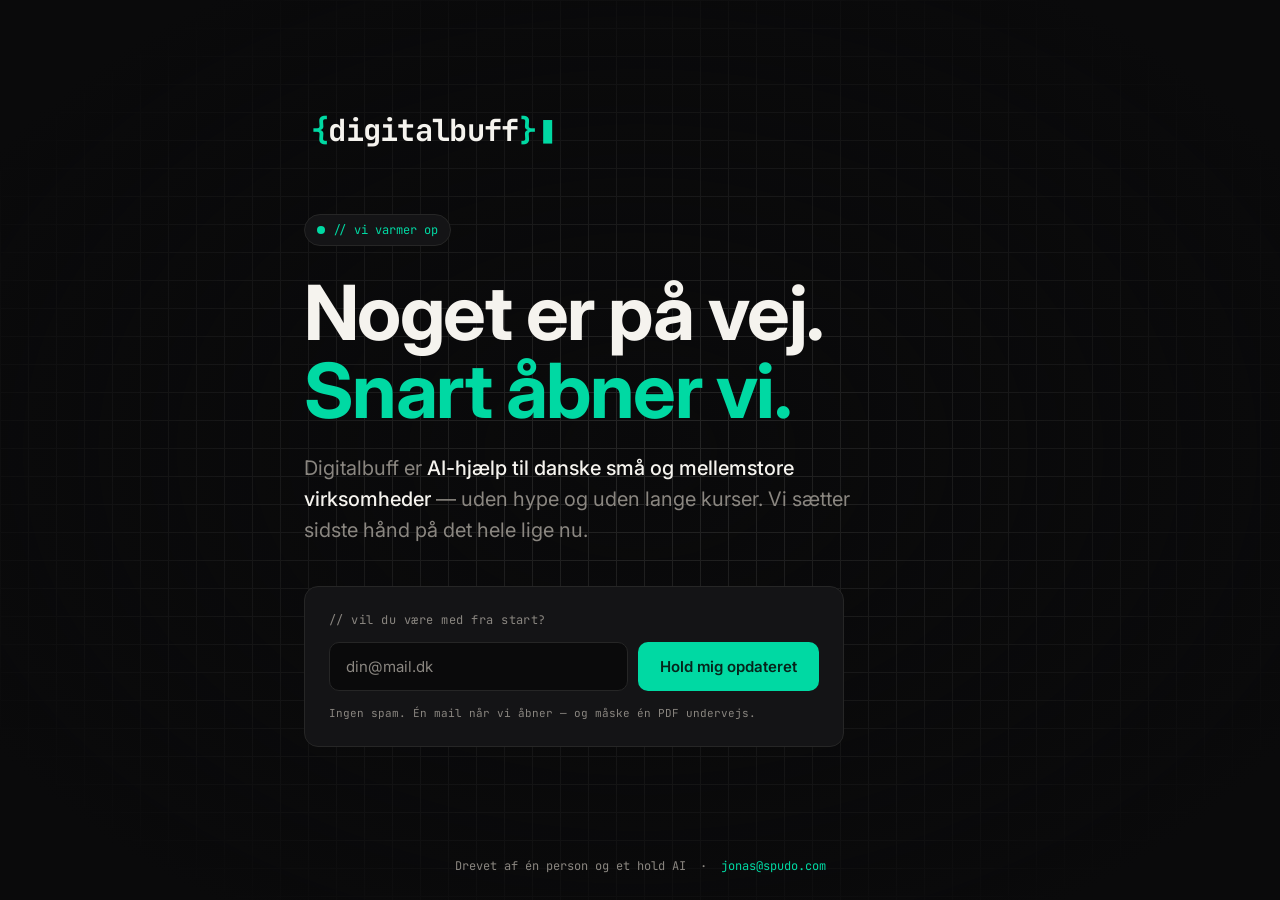
==== commit 55055860: "Switch to coming-soon page until launch" ====
--- a/index.html
+++ b/index.html
@@ -3,1079 +3,274 @@
 <head>
 <meta charset="UTF-8">
 <meta name="viewport" content="width=device-width, initial-scale=1.0">
-<title>Digitalbuff — AI-træning til danske virksomheder</title>
-<meta name="description" content="AI-træning der virker. Du skal ikke vide alt om AI — du skal bare komme i gang. Tre niveauer, hos jer, skræddersyet til jeres branche.">
+<title>Digitalbuff — vi varmer op</title>
+<meta name="description" content="Digitalbuff åbner snart. AI-hjælp til danske små og mellemstore virksomheder — uden hype og uden lange kurser.">
+<meta property="og:title" content="Digitalbuff — vi varmer op">
+<meta property="og:description" content="AI-hjælp til danske SMB'er. Snart åbner vi.">
+<meta property="og:type" content="website">
 <link rel="icon" type="image/svg+xml" href="assets/favicon.svg">
 <link rel="preconnect" href="https://fonts.googleapis.com">
 <link rel="preconnect" href="https://fonts.gstatic.com" crossorigin>
-<link href="https://fonts.googleapis.com/css2?family=JetBrains+Mono:wght@400;700;800&family=Inter:wght@400;500;600;700;800&display=swap" rel="stylesheet">
+<link href="https://fonts.googleapis.com/css2?family=Inter:wght@400;500;600;700&family=JetBrains+Mono:wght@400;500;700&display=swap" rel="stylesheet">
 <style>
-  *, *::before, *::after { margin: 0; padding: 0; box-sizing: border-box; }
-
   :root {
-    --bg:        #0a0a0b;
-    --surface:   #141416;
-    --surface-2: #1c1c1f;
-    --border:    #262626;
-    --ink:       #f5f3ee;
-    --ink-soft:  #d6d3cc;
-    --muted:     #8a8680;
-    --accent:    #00d9a3;
-    --accent-dim:#00a57b;
-    --accent-ghost: rgba(0,217,163,0.10);
-    --warn:      #ffb84d;
-    --shadow-md: 0 12px 30px rgba(0,0,0,0.35);
-    --shadow-lg: 0 30px 80px rgba(0,0,0,0.5);
-  }
-
-  html { scroll-behavior: smooth; }
+    --bg: #0a0a0b;
+    --surface: #141416;
+    --border: #262626;
+    --ink: #f5f3ee;
+    --muted: #8a8680;
+    --accent: #00d9a3;
+    --accent-dim: #00a57b;
+    --font-mono: 'JetBrains Mono', 'Fira Code', ui-monospace, SFMono-Regular, Menlo, Monaco, Consolas, monospace;
+    --font-body: 'Inter', ui-sans-serif, system-ui, -apple-system, "Segoe UI", Roboto, sans-serif;
+  }
+  * { box-sizing: border-box; margin: 0; padding: 0; }
+  html, body { height: 100%; }
   body {
-    font-family: 'Inter', -apple-system, BlinkMacSystemFont, 'Segoe UI', sans-serif;
+    background:
+      linear-gradient(var(--border) 1px, transparent 1px) 0 0 / 28px 28px,
+      linear-gradient(90deg, var(--border) 1px, transparent 1px) 0 0 / 28px 28px,
+      var(--bg);
+    color: var(--ink);
+    font-family: var(--font-body);
+    font-size: 16px;
+    line-height: 1.55;
+    -webkit-font-smoothing: antialiased;
+    display: flex;
+    flex-direction: column;
+    min-height: 100vh;
+  }
+  .grid-overlay {
+    position: fixed; inset: 0; pointer-events: none;
+    background: radial-gradient(ellipse at center, transparent 0%, var(--bg) 85%);
+  }
+  .wrap {
+    max-width: 720px;
+    width: 100%;
+    margin: 0 auto;
+    padding: 48px 24px 32px;
+    flex: 1;
+    display: flex;
+    flex-direction: column;
+    justify-content: center;
+    position: relative;
+    z-index: 1;
+  }
+  .logo {
+    width: 260px;
+    height: auto;
+    margin-bottom: 56px;
+  }
+  .chip {
+    display: inline-flex;
+    align-items: center;
+    gap: 8px;
+    padding: 6px 12px;
+    background: var(--surface);
+    border: 1px solid var(--border);
+    border-radius: 999px;
+    font-family: var(--font-mono);
+    font-size: 12px;
+    color: var(--accent);
+    margin-bottom: 28px;
+    width: fit-content;
+  }
+  .chip .dot {
+    width: 8px; height: 8px;
+    background: var(--accent); border-radius: 50%;
+    box-shadow: 0 0 0 0 var(--accent);
+    animation: pulse 1.8s ease-out infinite;
+  }
+  @keyframes pulse {
+    0%   { box-shadow: 0 0 0 0 rgba(0,217,163,0.6); }
+    70%  { box-shadow: 0 0 0 10px rgba(0,217,163,0); }
+    100% { box-shadow: 0 0 0 0 rgba(0,217,163,0); }
+  }
+  h1 {
+    font-size: clamp(44px, 8vw, 76px);
+    font-weight: 700;
+    letter-spacing: -0.02em;
+    line-height: 1.02;
+    margin-bottom: 24px;
+  }
+  h1 .accent { color: var(--accent); }
+  .lede {
+    font-size: clamp(17px, 2.2vw, 20px);
+    color: var(--muted);
+    max-width: 560px;
+    margin-bottom: 40px;
+  }
+  .lede strong { color: var(--ink); font-weight: 500; }
+  .form-card {
+    background: var(--surface);
+    border: 1px solid var(--border);
+    border-radius: 14px;
+    padding: 24px;
+    max-width: 540px;
+  }
+  .form-card .label {
+    font-family: var(--font-mono);
+    font-size: 12px;
+    color: var(--muted);
+    margin-bottom: 12px;
+    letter-spacing: 0.04em;
+  }
+  .form-row {
+    display: flex;
+    gap: 10px;
+  }
+  input[type="email"] {
+    flex: 1;
     background: var(--bg);
+    border: 1px solid var(--border);
+    border-radius: 10px;
     color: var(--ink);
-    line-height: 1.65;
-    font-size: 16px;
-    -webkit-font-smoothing: antialiased;
-    -moz-osx-font-smoothing: grayscale;
-    overflow-x: hidden;
-  }
-  a { text-decoration: none; color: inherit; }
-  ::selection { background: var(--accent); color: var(--bg); }
-
-  /* === NAV === */
-  nav {
-    position: fixed; top: 0; width: 100%; z-index: 999;
-    background: rgba(10,10,11,0.85); backdrop-filter: blur(14px);
-    border-bottom: 1px solid var(--border);
-  }
-  .nav-wrap { max-width: 1180px; margin: 0 auto; padding: 0 2rem; height: 68px; display: flex; align-items: center; justify-content: space-between; }
-  .logo-svg { height: 28px; width: auto; }
-  .nav-links { display: flex; gap: 2rem; align-items: center; }
-  .nav-links a { color: var(--ink-soft); font-size: 0.9rem; font-weight: 500; transition: color .15s; }
-  .nav-links a:hover { color: var(--accent); }
-  .nav-btn { background: var(--accent); color: var(--bg) !important; padding: 0.55rem 1.4rem; border-radius: 6px; font-weight: 700 !important; transition: all .15s; }
-  .nav-btn:hover { background: var(--ink) !important; }
-  .hamburger { display: none; flex-direction: column; gap: 5px; cursor: pointer; padding: 0.4rem; background: none; border: none; }
-  .hamburger span { display: block; width: 24px; height: 2px; background: var(--ink); border-radius: 2px; transition: all .3s; }
-  .hamburger.open span:nth-child(1) { transform: translateY(7px) rotate(45deg); }
-  .hamburger.open span:nth-child(2) { opacity: 0; }
-  .hamburger.open span:nth-child(3) { transform: translateY(-7px) rotate(-45deg); }
-
-  .mobile-menu {
-    display: none; position: fixed; top: 68px; left: 0; right: 0; z-index: 998;
-    background: rgba(10,10,11,0.98); backdrop-filter: blur(14px);
-    border-bottom: 1px solid var(--border);
-    padding: 1.2rem 2rem 1.8rem; flex-direction: column; gap: 0.2rem;
-    transform: translateY(-8px); opacity: 0; transition: opacity .25s, transform .25s;
-  }
-  .mobile-menu.open { opacity: 1; transform: translateY(0); }
-  .mobile-menu a { color: var(--ink-soft); font-size: 1.05rem; font-weight: 500; padding: 0.8rem 0; border-bottom: 1px solid var(--border); display: block; }
-  .mobile-menu a:last-child { border-bottom: none; margin-top: 0.6rem; }
-  .mobile-menu .nav-btn { text-align: center; border-radius: 8px; padding: 0.9rem; color: var(--bg) !important; font-size: 1rem; }
-
-  @media (max-width: 768px) {
-    .nav-links { display: none; }
-    .hamburger { display: flex; }
-    .mobile-menu { display: flex; }
-  }
-
-  /* === HERO === */
-  .hero {
-    min-height: 100vh; display: flex; align-items: center; justify-content: center;
-    padding: 7rem 2rem 5rem; position: relative; overflow: hidden; text-align: center;
-    background: radial-gradient(ellipse 80% 50% at 50% 0%, rgba(0,217,163,0.10), transparent 70%), var(--bg);
-  }
-  .grid-bg {
-    position: absolute; inset: 0;
-    background:
-      linear-gradient(var(--border) 1px, transparent 1px) 0 0 / 56px 56px,
-      linear-gradient(90deg, var(--border) 1px, transparent 1px) 0 0 / 56px 56px;
-    mask-image: radial-gradient(ellipse 60% 50% at 50% 30%, black 30%, transparent 70%);
-    opacity: 0.4; pointer-events: none;
-  }
-  .hero-inner { position: relative; z-index: 1; max-width: 820px; }
-  .hero-pill { display: inline-flex; align-items: center; gap: 0.5rem; background: var(--accent-ghost); border: 1px solid rgba(0,217,163,0.35); color: var(--accent); padding: 0.4rem 1rem; border-radius: 100px; font-size: 0.78rem; font-weight: 700; letter-spacing: 0.5px; text-transform: uppercase; margin-bottom: 1.8rem; font-family: 'JetBrains Mono', monospace; }
-  .hero-pill .pulse { width: 8px; height: 8px; background: var(--accent); border-radius: 50%; animation: pulse 2.4s infinite; }
-  @keyframes pulse {
-    0%, 100% { opacity: 1; transform: scale(1); }
-    50% { opacity: 0.4; transform: scale(0.8); }
-  }
-  .hero h1 {
-    font-size: clamp(2.4rem, 6vw, 4.4rem); font-weight: 800; line-height: 1.05;
-    letter-spacing: -0.035em; margin-bottom: 1.5rem; color: var(--ink);
-  }
-  .hero h1 mark { background: none; color: var(--accent); }
-  .hero p {
-    font-size: clamp(1.05rem, 1.6vw, 1.25rem); color: var(--ink-soft);
-    max-width: 600px; margin: 0 auto 2.5rem;
-  }
-  .hero-cta { display: flex; gap: 0.75rem; justify-content: center; flex-wrap: wrap; }
-
-  .btn {
-    display: inline-flex; align-items: center; gap: 0.5rem;
-    padding: 0.95rem 1.7rem; border-radius: 100px;
-    font-weight: 600; font-size: 0.95rem; cursor: pointer; transition: all .15s;
-    border: 1px solid transparent; font-family: inherit;
-  }
-  .btn-mint { background: var(--accent); color: var(--bg); }
-  .btn-mint:hover { background: var(--ink); transform: translateY(-1px); box-shadow: 0 10px 30px rgba(0,217,163,0.25); }
-  .btn-ghost { background: transparent; color: var(--ink); border-color: var(--border); }
-  .btn-ghost:hover { background: var(--surface); border-color: var(--ink); }
-  .btn svg { width: 14px; height: 14px; }
-
-  /* === SECTION BASE === */
-  section.block { padding: 6rem 2rem; position: relative; }
-  .wrap { max-width: 1100px; margin: 0 auto; }
-  .section-label { font-family: 'JetBrains Mono', monospace; text-transform: uppercase; font-size: 0.72rem; font-weight: 700; letter-spacing: 2.5px; color: var(--accent); margin-bottom: 1rem; }
-  .section-title { font-size: clamp(1.8rem, 3.6vw, 2.8rem); font-weight: 800; color: var(--ink); margin-bottom: 1rem; letter-spacing: -0.025em; line-height: 1.15; }
-  .section-sub { font-size: 1.05rem; color: var(--muted); max-width: 620px; }
-  .section-head { text-align: center; margin-bottom: 4rem; }
-  .section-head .section-sub { margin: 0 auto; }
-
-  /* === LEAD MAGNET CARD (PDF) === */
-  .lead-magnet { padding: 4rem 2rem; }
-  .lead-card {
-    max-width: 760px; margin: 0 auto;
-    background: linear-gradient(135deg, var(--surface) 0%, var(--surface-2) 100%);
-    border: 1px solid var(--border); border-radius: 20px;
-    padding: 2.5rem; box-shadow: var(--shadow-md);
-    display: grid; grid-template-columns: 1fr; gap: 1.5rem;
-  }
-  @media (min-width: 720px) {
-    .lead-card { grid-template-columns: 1fr auto; align-items: center; }
-  }
-  .lead-card .lead-badge { display: inline-block; background: var(--accent-ghost); color: var(--accent); padding: 4px 12px; border-radius: 100px; font-size: 11px; font-weight: 700; letter-spacing: 0.05em; text-transform: uppercase; margin-bottom: 0.8rem; font-family: 'JetBrains Mono', monospace; }
-  .lead-card h3 { font-size: 1.4rem; font-weight: 700; margin-bottom: 0.5rem; letter-spacing: -0.015em; }
-  .lead-card p { color: var(--muted); font-size: 0.95rem; }
-  .lead-form { display: flex; gap: 8px; flex-wrap: wrap; min-width: 280px; }
-  .lead-form input[type=email] {
-    flex: 1; min-width: 200px; background: var(--bg); border: 1px solid var(--border);
-    color: var(--ink); padding: 0.85rem 1.2rem; border-radius: 100px; font-size: 0.95rem;
-    font-family: inherit; transition: border-color .15s;
-  }
-  .lead-form input[type=email]:focus { outline: none; border-color: var(--accent); box-shadow: 0 0 0 3px var(--accent-ghost); }
-  .lead-form .btn { padding: 0.85rem 1.4rem; }
-  .lead-success { color: var(--accent); font-size: 0.9rem; margin-top: 0.6rem; display: none; font-family: 'JetBrains Mono', monospace; }
-
-  /* === PROBLEMS === */
-  .problems { display: grid; grid-template-columns: repeat(auto-fit, minmax(240px, 1fr)); gap: 1.5rem; margin-top: 1rem; }
-  .problem-item {
-    background: var(--surface); border-radius: 14px; padding: 1.8rem;
-    border: 1px solid var(--border); border-left: 3px solid var(--accent);
-    transition: transform .15s, border-color .15s;
-  }
-  .problem-item:hover { transform: translateY(-2px); border-color: var(--accent); }
-  .problem-item .pi-icon { font-size: 1.6rem; margin-bottom: 0.8rem; }
-  .problem-item h4 { font-size: 1rem; font-weight: 700; margin-bottom: 0.4rem; color: var(--ink); }
-  .problem-item p { font-size: 0.92rem; color: var(--muted); }
-
-  /* === QUIZ === */
-  .quiz-section { background: var(--surface); border-top: 1px solid var(--border); border-bottom: 1px solid var(--border); }
-  .quiz-card { max-width: 760px; margin: 0 auto; background: var(--surface-2); border-radius: 20px; padding: 2.5rem; border: 1px solid var(--border); }
-  .quiz-progress-row { display: flex; align-items: center; gap: 1rem; margin-bottom: 2rem; font-family: 'JetBrains Mono', monospace; font-size: 0.78rem; color: var(--muted); }
-  .quiz-progress { flex: 1; height: 4px; background: var(--border); border-radius: 4px; overflow: hidden; }
-  .quiz-progress-fill { height: 100%; background: var(--accent); width: 25%; transition: width .3s; }
-  .quiz-step { display: none; }
-  .quiz-step.active { display: block; }
-  .quiz-question { font-size: 1.35rem; font-weight: 700; margin-bottom: 0.4rem; letter-spacing: -0.015em; }
-  .quiz-helper { color: var(--muted); margin-bottom: 1.5rem; font-size: 0.95rem; }
-  .quiz-options { display: flex; flex-direction: column; gap: 0.75rem; margin-bottom: 1.5rem; }
-  .quiz-option {
-    background: var(--bg); border: 1px solid var(--border); border-radius: 12px;
-    padding: 1rem 1.2rem; cursor: pointer; transition: all .12s;
-    display: flex; align-items: flex-start; gap: 0.8rem;
-  }
-  .quiz-option:hover { border-color: var(--accent); }
-  .quiz-option.selected { border-color: var(--accent); background: var(--accent-ghost); }
-  .quiz-option .qo-icon { font-size: 1.4rem; }
-  .quiz-option .qo-text strong { display: block; color: var(--ink); margin-bottom: 0.15rem; font-weight: 600; }
-  .quiz-option .qo-text span { color: var(--muted); font-size: 0.88rem; line-height: 1.5; }
-  .quiz-actions { display: flex; gap: 0.75rem; justify-content: space-between; align-items: center; flex-wrap: wrap; }
-  .quiz-back { background: none; border: none; color: var(--muted); cursor: pointer; padding: 0.7rem 1.2rem; font-family: inherit; font-size: 0.9rem; }
-  .quiz-back:hover { color: var(--ink); }
-  .quiz-next { background: var(--surface); color: var(--muted); border: 1px solid var(--border); padding: 0.85rem 1.5rem; border-radius: 100px; font-weight: 600; cursor: not-allowed; transition: all .15s; font-family: inherit; font-size: 0.9rem; }
-  .quiz-next.ready { background: var(--accent); color: var(--bg); border-color: var(--accent); cursor: pointer; }
-  .quiz-next.ready:hover { background: var(--ink); border-color: var(--ink); }
-
-  /* Quiz result */
-  #quizResult { display: none; }
-  #quizResult.active { display: block; }
-  .result-badge { display: flex; align-items: center; gap: 1rem; margin-bottom: 1.5rem; }
-  .result-badge-icon { width: 56px; height: 56px; border-radius: 14px; display: flex; align-items: center; justify-content: center; font-size: 1.8rem; }
-  .result-title { font-family: 'JetBrains Mono', monospace; font-size: 0.78rem; color: var(--accent); text-transform: uppercase; letter-spacing: 1.5px; margin-bottom: 0.2rem; }
-  .result-name { font-size: 1.6rem; font-weight: 700; letter-spacing: -0.015em; }
-  .result-card-body { background: var(--bg); border: 1px solid var(--border); border-radius: 14px; padding: 1.6rem; margin-bottom: 1.5rem; }
-  .result-card-body p { color: var(--ink-soft); margin-bottom: 1rem; }
-  .result-includes { list-style: none; }
-  .result-includes li { padding-left: 1.6rem; position: relative; color: var(--ink-soft); margin-bottom: 0.4rem; font-size: 0.95rem; }
-  .result-includes li::before { content: '✓'; position: absolute; left: 0; color: var(--accent); font-weight: 700; }
-  .result-price { display: flex; align-items: baseline; gap: 0.5rem; margin-bottom: 1.5rem; padding: 1rem 0; border-top: 1px solid var(--border); border-bottom: 1px solid var(--border); }
-  .price-from { font-family: 'JetBrains Mono', monospace; font-size: 0.7rem; color: var(--muted); text-transform: uppercase; letter-spacing: 1.5px; }
-  .price-num { font-size: 2rem; font-weight: 800; color: var(--ink); letter-spacing: -0.02em; }
-  .price-num::after { content: ' kr'; font-size: 1rem; color: var(--muted); font-weight: 500; margin-left: 0.2rem; }
-  .price-suffix { color: var(--muted); font-size: 0.85rem; }
-  .result-actions { display: flex; gap: 0.75rem; flex-wrap: wrap; }
-
-  /* === COURSES === */
-  .courses { display: grid; grid-template-columns: 1fr; gap: 1.5rem; margin-top: 1rem; }
-  @media (min-width: 900px) { .courses { grid-template-columns: repeat(3, 1fr); } }
-  .course {
-    background: var(--surface); border: 1px solid var(--border); border-radius: 18px;
-    padding: 2rem; position: relative; display: flex; flex-direction: column;
-  }
-  .course.popular { border-color: var(--accent); box-shadow: 0 10px 40px rgba(0,217,163,0.12); }
-  .course .badge {
-    position: absolute; top: -12px; left: 1.5rem;
-    background: var(--accent); color: var(--bg); padding: 4px 12px;
-    border-radius: 100px; font-size: 11px; font-weight: 700;
-    letter-spacing: 0.05em; text-transform: uppercase; font-family: 'JetBrains Mono', monospace;
-  }
-  .course-num { font-family: 'JetBrains Mono', monospace; color: var(--muted); font-size: 0.75rem; letter-spacing: 1.5px; text-transform: uppercase; margin-bottom: 0.4rem; }
-  .course-name { font-size: 1.5rem; font-weight: 700; letter-spacing: -0.02em; margin-bottom: 0.4rem; }
-  .course-meta { color: var(--muted); font-size: 0.85rem; font-family: 'JetBrains Mono', monospace; margin-bottom: 1.5rem; }
-  .course-section { margin-bottom: 1.4rem; }
-  .course-section h5 { font-family: 'JetBrains Mono', monospace; font-size: 0.7rem; color: var(--accent); text-transform: uppercase; letter-spacing: 1.5px; margin-bottom: 0.6rem; }
-  .course-list { list-style: none; }
-  .course-list li { color: var(--ink-soft); font-size: 0.92rem; line-height: 1.6; padding-left: 1.4rem; position: relative; margin-bottom: 0.3rem; }
-  .course-list li::before { content: '·'; position: absolute; left: 0.4rem; color: var(--accent); font-weight: 800; }
-  .course-includes li::before { content: '+'; }
-  .course-price { font-size: 1.6rem; font-weight: 800; letter-spacing: -0.02em; margin-bottom: 0.2rem; margin-top: auto; padding-top: 1.2rem; border-top: 1px solid var(--border); }
-  .course-price-suffix { color: var(--muted); font-size: 0.78rem; font-family: 'JetBrains Mono', monospace; margin-bottom: 1rem; }
-  .course .btn { width: 100%; justify-content: center; }
-
-  /* === COMPARISON TABLE === */
-  .compare-wrap { overflow-x: auto; margin-top: 1rem; }
-  .compare {
-    width: 100%; border-collapse: collapse; min-width: 700px;
-    background: var(--surface); border: 1px solid var(--border); border-radius: 14px; overflow: hidden;
-  }
-  .compare th, .compare td { padding: 0.9rem 1.2rem; text-align: left; border-bottom: 1px solid var(--border); }
-  .compare th { font-family: 'JetBrains Mono', monospace; font-size: 0.72rem; text-transform: uppercase; letter-spacing: 1.5px; color: var(--muted); background: var(--surface-2); }
-  .compare td:not(:first-child), .compare th:not(:first-child) { text-align: center; }
-  .compare td.col-name { font-size: 0.92rem; color: var(--ink-soft); }
-  .compare td.cell-y { color: var(--accent); font-weight: 700; }
-  .compare td.cell-n { color: var(--muted); }
-  .compare tr.price-row td { font-family: 'JetBrains Mono', monospace; font-weight: 700; color: var(--ink); background: var(--surface-2); border-bottom: none; }
-
-  /* === PROCESS === */
-  .process { display: grid; grid-template-columns: 1fr; gap: 1.5rem; margin-top: 1rem; }
-  @media (min-width: 700px) { .process { grid-template-columns: repeat(2, 1fr); } }
-  @media (min-width: 1000px) { .process { grid-template-columns: repeat(4, 1fr); } }
-  .process-step { background: var(--surface); border: 1px solid var(--border); border-radius: 14px; padding: 1.6rem; }
-  .process-num { width: 32px; height: 32px; border-radius: 8px; background: var(--accent-ghost); color: var(--accent); display: flex; align-items: center; justify-content: center; font-family: 'JetBrains Mono', monospace; font-weight: 700; margin-bottom: 1rem; }
-  .process-step h4 { font-size: 1rem; font-weight: 700; margin-bottom: 0.3rem; }
-  .process-step p { color: var(--muted); font-size: 0.9rem; }
-
-  /* === JONAS === */
-  .jonas-section { background: var(--surface); border-top: 1px solid var(--border); border-bottom: 1px solid var(--border); }
-  .jonas-grid { display: grid; grid-template-columns: 1fr; gap: 2.5rem; align-items: start; max-width: 900px; margin: 0 auto; }
-  @media (min-width: 800px) { .jonas-grid { grid-template-columns: 200px 1fr; gap: 3rem; } }
-  .jonas-avatar {
-    width: 200px; height: 200px; border-radius: 24px;
-    background: linear-gradient(135deg, var(--accent), var(--accent-dim));
-    display: flex; align-items: center; justify-content: center;
-    font-family: 'JetBrains Mono', monospace; font-size: 4rem; font-weight: 800; color: var(--bg);
-    letter-spacing: -2px; box-shadow: var(--shadow-lg);
-  }
-  .jonas-text h3 { font-size: 1.5rem; font-weight: 700; letter-spacing: -0.015em; margin-bottom: 0.2rem; }
-  .jonas-text .role { font-family: 'JetBrains Mono', monospace; color: var(--muted); font-size: 0.85rem; margin-bottom: 1.5rem; }
-  .jonas-text p { color: var(--ink-soft); margin-bottom: 1rem; }
-  .jonas-quote {
-    border-left: 3px solid var(--accent); padding: 0.8rem 0 0.8rem 1.2rem;
-    margin: 1.5rem 0; color: var(--ink); font-style: italic; font-size: 1.05rem;
-  }
-
-  /* === BOOKING / CONTACT === */
-  .contact-card {
-    max-width: 720px; margin: 0 auto; background: var(--surface-2);
-    border: 1px solid var(--border); border-radius: 20px; padding: 2.5rem;
-  }
-  .contact-form { display: grid; gap: 1rem; }
-  .contact-form label { display: block; font-family: 'JetBrains Mono', monospace; font-size: 0.72rem; color: var(--muted); text-transform: uppercase; letter-spacing: 1.5px; margin-bottom: 0.4rem; }
-  .contact-form input, .contact-form select, .contact-form textarea {
-    width: 100%; background: var(--bg); border: 1px solid var(--border);
-    color: var(--ink); padding: 0.85rem 1.2rem; border-radius: 12px;
-    font-family: inherit; font-size: 0.95rem; transition: border-color .15s;
-  }
-  .contact-form textarea { min-height: 100px; resize: vertical; }
-  .contact-form input:focus, .contact-form select:focus, .contact-form textarea:focus {
-    outline: none; border-color: var(--accent); box-shadow: 0 0 0 3px var(--accent-ghost);
-  }
-  .contact-row { display: grid; grid-template-columns: 1fr; gap: 1rem; }
-  @media (min-width: 600px) { .contact-row { grid-template-columns: 1fr 1fr; } }
-  .form-success {
-    display: none; text-align: center; padding: 3rem 1rem;
-  }
-  .form-success.active { display: block; }
-  .form-success-icon { width: 60px; height: 60px; border-radius: 50%; background: var(--accent-ghost); color: var(--accent); display: flex; align-items: center; justify-content: center; font-size: 2rem; margin: 0 auto 1rem; }
-  .form-note { text-align: center; color: var(--muted); font-size: 0.82rem; margin-top: 1rem; font-family: 'JetBrains Mono', monospace; }
-
-  /* === FOOTER === */
-  footer { padding: 3rem 2rem; border-top: 1px solid var(--border); }
-  .footer-wrap { max-width: 1100px; margin: 0 auto; display: flex; justify-content: space-between; align-items: center; flex-wrap: wrap; gap: 1rem; font-size: 0.85rem; color: var(--muted); }
-  .footer-wrap a { color: var(--muted); margin-left: 1.2rem; transition: color .15s; }
-  .footer-wrap a:hover { color: var(--ink); }
-
-  /* === AI BADGE === */
-  #aiBadge {
-    position: fixed; bottom: 1.5rem; right: 1.5rem; z-index: 9999;
-    width: 52px; height: 52px; border-radius: 50%;
-    background: var(--surface);
-    border: 1px solid var(--accent);
-    box-shadow: 0 4px 20px rgba(0,217,163,0.25), 0 0 0 0 rgba(0,217,163,0.4);
-    display: flex; align-items: center; justify-content: center;
-    cursor: pointer; transition: transform .2s;
-    animation: badgePulse 2.5s infinite;
+    padding: 14px 16px;
+    font-family: var(--font-body);
+    font-size: 15px;
+    outline: none;
+    transition: border-color .2s, box-shadow .2s;
+    min-width: 0;
+  }
+  input[type="email"]::placeholder { color: var(--muted); }
+  input[type="email"]:focus {
+    border-color: var(--accent);
+    box-shadow: 0 0 0 3px rgba(0,217,163,0.15);
+  }
+  button {
+    background: var(--accent);
+    color: #06241b;
+    border: none;
+    border-radius: 10px;
+    padding: 0 22px;
+    font-family: var(--font-body);
+    font-size: 15px;
+    font-weight: 600;
+    cursor: pointer;
+    transition: background .15s, transform .05s;
+    white-space: nowrap;
+  }
+  button:hover { background: #1ee0ad; }
+  button:active { transform: translateY(1px); }
+  button:disabled { opacity: 0.7; cursor: wait; }
+  .small {
+    font-family: var(--font-mono);
+    font-size: 11px;
+    color: var(--muted);
+    margin-top: 14px;
+  }
+  .success {
+    display: none;
+    background: rgba(0,217,163,0.08);
+    border: 1px solid var(--accent-dim);
+    border-radius: 10px;
+    padding: 16px;
     color: var(--accent);
-  }
-  @keyframes badgePulse {
-    0%, 100% { box-shadow: 0 4px 20px rgba(0,217,163,0.25), 0 0 0 0 rgba(0,217,163,0.4); }
-    50% { box-shadow: 0 4px 20px rgba(0,217,163,0.35), 0 0 0 8px rgba(0,217,163,0); }
-  }
-  #aiBadge:hover { transform: scale(1.08); }
-  #aiBadge svg { width: 22px; height: 22px; }
-  #aiPanel {
-    position: fixed; bottom: 5.2rem; right: 1.5rem; z-index: 9998;
-    width: 340px; max-width: calc(100vw - 3rem); background: var(--bg);
-    border: 1px solid var(--accent); border-radius: 14px; overflow: hidden;
-    box-shadow: var(--shadow-lg);
-    opacity: 0; transform: translateY(12px) scale(0.97);
-    pointer-events: none; transition: opacity .25s, transform .25s;
-  }
-  #aiPanel.open { opacity: 1; transform: translateY(0) scale(1); pointer-events: all; }
-  .panel-header { background: var(--surface); padding: 0.7rem 1rem; display: flex; align-items: center; gap: 0.6rem; border-bottom: 1px solid var(--border); }
-  .panel-dots { display: flex; gap: 0.35rem; }
-  .panel-dots span { width: 10px; height: 10px; border-radius: 50%; }
-  .panel-dots .d1 { background: #ff5f56; }
-  .panel-dots .d2 { background: #ffbd2e; }
-  .panel-dots .d3 { background: #27c93f; }
-  .panel-title { font-family: 'JetBrains Mono', monospace; font-size: 0.72rem; color: var(--muted); }
-  .panel-body { padding: 1rem 1.1rem; font-family: 'JetBrains Mono', monospace; font-size: 0.78rem; line-height: 1.7; min-height: 80px; max-height: 280px; overflow-y: auto; }
-  .tline-cmd { color: var(--accent); }
-  .tline-out { color: var(--muted); }
-  .tline-ok { color: #56d364; }
-  .tline-done { color: var(--accent); font-weight: 700; }
-
-  /* utilities */
-  .alt-bg { background: var(--surface); border-top: 1px solid var(--border); border-bottom: 1px solid var(--border); }
+    font-size: 15px;
+    align-items: flex-start;
+    gap: 10px;
+  }
+  .success.show { display: flex; }
+  .success svg { flex-shrink: 0; margin-top: 2px; }
+
+  footer {
+    padding: 24px;
+    text-align: center;
+    font-family: var(--font-mono);
+    font-size: 12px;
+    color: var(--muted);
+    position: relative;
+    z-index: 1;
+  }
+  footer a { color: var(--accent); text-decoration: none; }
+  footer a:hover { text-decoration: underline; }
+
+  @media (max-width: 520px) {
+    .form-row { flex-direction: column; }
+    button { padding: 14px 22px; }
+    .logo { width: 200px; margin-bottom: 40px; }
+  }
 </style>
 </head>
 <body>
-
-<!-- ======= NAV ======= -->
-<nav>
-  <div class="nav-wrap">
-    <a href="#top" aria-label="Digitalbuff forside">
-      <img src="assets/logo.svg" alt="Digitalbuff" class="logo-svg">
-    </a>
-    <div class="nav-links">
-      <a href="#problems">Fælder</a>
-      <a href="#quiz">Niveau</a>
-      <a href="#courses">Kurser</a>
-      <a href="#process">Forløb</a>
-      <a href="#jonas">Om Jonas</a>
-      <a href="#contact" class="nav-btn">Book en snak</a>
-    </div>
-    <button class="hamburger" id="hamburger" aria-label="Menu">
-      <span></span><span></span><span></span>
-    </button>
-  </div>
-</nav>
-<div class="mobile-menu" id="mobileMenu">
-  <a href="#problems">Fælder</a>
-  <a href="#quiz">Niveau</a>
-  <a href="#courses">Kurser</a>
-  <a href="#process">Forløb</a>
-  <a href="#jonas">Om Jonas</a>
-  <a href="#contact" class="nav-btn">Book en snak</a>
-</div>
-
-<!-- ======= HERO ======= -->
-<section class="hero" id="top">
-  <div class="grid-bg"></div>
-  <div class="hero-inner">
-    <div class="hero-pill"><span class="pulse"></span> AI-træning til danske virksomheder</div>
-    <h1>Klar til at bruge AI <mark>rigtigt</mark> i din virksomhed?</h1>
-    <p>Du skal ikke vide alt om AI. Du skal bare komme i gang. Når du først er i gang, kommer idéerne af sig selv.</p>
-    <div class="hero-cta">
-      <a href="#quiz" class="btn btn-mint">
-        Find dit niveau
-        <svg viewBox="0 0 24 24" fill="none" stroke="currentColor" stroke-width="2.5"><path d="M5 12h14M13 5l7 7-7 7"/></svg>
-      </a>
-      <a href="#courses" class="btn btn-ghost">Se kurserne</a>
+<div class="grid-overlay"></div>
+<main class="wrap">
+  <svg class="logo" viewBox="0 0 375 80" xmlns="http://www.w3.org/2000/svg" aria-label="Digitalbuff">
+    <text x="10" y="56" font-family="'JetBrains Mono', monospace" font-size="44" font-weight="700" letter-spacing="-1">
+      <tspan fill="#00d9a3">{</tspan><tspan fill="#f5f3ee">digitalbuff</tspan><tspan fill="#00d9a3">}</tspan>
+    </text>
+    <rect x="345" y="26" width="13" height="34" fill="#00d9a3">
+      <animate attributeName="opacity" values="1;1;0;0" keyTimes="0;0.5;0.5;1" dur="1s" repeatCount="indefinite"/>
+    </rect>
+  </svg>
+
+  <div class="chip"><span class="dot"></span>// vi varmer op</div>
+
+  <h1>Noget er på vej.<br><span class="accent">Snart åbner vi.</span></h1>
+
+  <p class="lede">
+    Digitalbuff er <strong>AI-hjælp til danske små og mellemstore virksomheder</strong> — uden hype og uden lange kurser. Vi sætter sidste hånd på det hele lige nu.
+  </p>
+
+  <div class="form-card" id="formCard">
+    <div class="label">// vil du være med fra start?</div>
+    <form id="earlyForm" autocomplete="on" novalidate>
+      <div class="form-row">
+        <input type="email" id="email" name="email" placeholder="din@mail.dk" required aria-label="Din email">
+        <button type="submit" id="submitBtn">Hold mig opdateret</button>
+      </div>
+      <div class="small">Ingen spam. Én mail når vi åbner — og måske én PDF undervejs.</div>
+    </form>
+    <div class="success" id="success" role="status">
+      <svg width="20" height="20" viewBox="0 0 24 24" fill="none" stroke="currentColor" stroke-width="2.5" stroke-linecap="round" stroke-linejoin="round"><polyline points="20 6 9 17 4 12"/></svg>
+      <div><strong>Du er på listen.</strong><br>Vi siger til, så snart vi åbner.</div>
     </div>
   </div>
-</section>
-
-<!-- ======= LEAD MAGNET ======= -->
-<section class="lead-magnet" id="pdf">
-  <div class="lead-card">
-    <div>
-      <span class="lead-badge">Gratis · 13 sider</span>
-      <h3>10 AI-vindere for små danske virksomheder</h3>
-      <p>10 AI-ting du kan tage fat på i næste uge. Med værktøj, pris og tidsforbrug på hver. Ingen spam.</p>
-    </div>
-    <form id="emailForm" class="lead-form">
-      <input type="email" name="email" placeholder="din@mail.dk" required aria-label="Din email">
-      <button type="submit" class="btn btn-mint">Send PDF'en</button>
-    </form>
-    <div class="lead-success" id="leadSuccess" style="grid-column: 1 / -1;">✓ Tak — vi sender PDF'en til din mail.</div>
-  </div>
-</section>
-
-<!-- ======= PROBLEMS ======= -->
-<section class="block alt-bg" id="problems">
-  <div class="wrap">
-    <div class="section-head">
-      <div class="section-label">Kender du det her?</div>
-      <h2 class="section-title">De fire klassiske AI-fælder</h2>
-      <p class="section-sub">Jeg ser dem i næsten alle de virksomheder jeg møder. Genkender du én af dem?</p>
-    </div>
-    <div class="problems">
-      <div class="problem-item">
-        <div class="pi-icon">🔁</div>
-        <h4>"Vi har prøvet ChatGPT…"</h4>
-        <p>… én gang, for 6 måneder siden. Det var lidt forvirrende, og så faldt det i glemmebogen.</p>
-      </div>
-      <div class="problem-item">
-        <div class="pi-icon">⏳</div>
-        <h4>Timer spildt på rutineopgaver</h4>
-        <p>Rapporter, mails, research, oversættelser — opgaver der kan automatiseres, men tager halve dage af dit team.</p>
-      </div>
-      <div class="problem-item">
-        <div class="pi-icon">😰</div>
-        <h4>"Hvad må vi overhovedet bruge det til?"</h4>
-        <p>Usikkerhed om GDPR, datasikkerhed og etik. Ingen har sat klare retningslinjer op for virksomheden.</p>
-      </div>
-      <div class="problem-item">
-        <div class="pi-icon">📉</div>
-        <h4>Konkurrenterne rykker hurtigere</h4>
-        <p>Du mærker det. Dem der bruger AI rigtigt leverer mere på kortere tid. Ikke fordi de er klogere — de har bare et bedre sæt værktøjer.</p>
-      </div>
-    </div>
-  </div>
-</section>
-
-<!-- ======= QUIZ ======= -->
-<section class="block quiz-section" id="quiz">
-  <div class="wrap">
-    <div class="section-head">
-      <div class="section-label">Find dit udgangspunkt</div>
-      <h2 class="section-title">Hvilket niveau er din virksomhed på?</h2>
-      <p class="section-sub">Svar på 4 spørgsmål — så finder vi det kursus der passer præcist til jer.</p>
-    </div>
-
-    <div class="quiz-card">
-      <div class="quiz-progress-row">
-        <span id="progressText">Spørgsmål 1 af 4</span>
-        <div class="quiz-progress"><div class="quiz-progress-fill" id="progressFill"></div></div>
-      </div>
-
-      <!-- Step 0 -->
-      <div class="quiz-step active" data-step="0">
-        <div class="quiz-question">Hvad er jeres nuværende erfaring med AI?</div>
-        <div class="quiz-helper">Vær ærlig — der er ikke noget forkert svar.</div>
-        <div class="quiz-options">
-          <div class="quiz-option" data-value="0"><span class="qo-icon">🌱</span><div class="qo-text"><strong>Vi er næsten uerfarne</strong><span>Vi har hørt om det, men bruger det ikke i hverdagen endnu.</span></div></div>
-          <div class="quiz-option" data-value="1"><span class="qo-icon">🔍</span><div class="qo-text"><strong>Vi har prøvet det lidt</strong><span>Nogle i teamet bruger ChatGPT eller lignende af og til, men ikke systematisk.</span></div></div>
-          <div class="quiz-option" data-value="2"><span class="qo-icon">⚙️</span><div class="qo-text"><strong>Vi bruger AI regelmæssigt</strong><span>AI er en del af hverdagen, men vi mangler struktur og fælles tilgang.</span></div></div>
-          <div class="quiz-option" data-value="3"><span class="qo-icon">🚀</span><div class="qo-text"><strong>Vi er klar til næste niveau</strong><span>Vi bruger AI aktivt og vil integrere det dybere i vores processer.</span></div></div>
-        </div>
-        <div class="quiz-actions"><span></span><button class="quiz-next" id="next-0" onclick="goNext(0)">Næste →</button></div>
-      </div>
-
-      <!-- Step 1 -->
-      <div class="quiz-step" data-step="1">
-        <div class="quiz-question">Hvad er jeres vigtigste mål med AI-træning?</div>
-        <div class="quiz-helper">Vælg det der passer bedst til hvor I er nu.</div>
-        <div class="quiz-options">
-          <div class="quiz-option" data-value="0"><span class="qo-icon">💡</span><div class="qo-text"><strong>Forstå mulighederne</strong><span>Vi vil vide hvad AI overhovedet kan gøre for vores branche.</span></div></div>
-          <div class="quiz-option" data-value="1"><span class="qo-icon">⏱️</span><div class="qo-text"><strong>Spare tid på daglige opgaver</strong><span>Vi vil sætte strøm til tilbagevendende opgaver og frigøre timer i ugen.</span></div></div>
-          <div class="quiz-option" data-value="2"><span class="qo-icon">🔗</span><div class="qo-text"><strong>Bygge systematiske AI-workflows</strong><span>Vi vil have AI integreret i vores processer, ikke bare som tilfældigt redskab.</span></div></div>
-          <div class="quiz-option" data-value="3"><span class="qo-icon">🏆</span><div class="qo-text"><strong>En fuld AI-transformation</strong><span>Vi vil have en strategi, egne workflows og en AI-roadmap for hele virksomheden.</span></div></div>
-        </div>
-        <div class="quiz-actions"><button class="quiz-back" onclick="goBack(1)">← Tilbage</button><button class="quiz-next" id="next-1" onclick="goNext(1)">Næste →</button></div>
-      </div>
-
-      <!-- Step 2 -->
-      <div class="quiz-step" data-step="2">
-        <div class="quiz-question">Hvor mange fra teamet skal undervises?</div>
-        <div class="quiz-helper">Det påvirker hvilket format der giver mest mening.</div>
-        <div class="quiz-options">
-          <div class="quiz-option" data-value="0"><span class="qo-icon">👤</span><div class="qo-text"><strong>1–5 personer</strong><span>En lille gruppe eller enkeltpersoner der vil kickstarte.</span></div></div>
-          <div class="quiz-option" data-value="1"><span class="qo-icon">👥</span><div class="qo-text"><strong>5–15 personer</strong><span>Et team eller en afdeling der vil lære AI sammen.</span></div></div>
-          <div class="quiz-option" data-value="2"><span class="qo-icon">🏢</span><div class="qo-text"><strong>15–30 personer</strong><span>En større afdeling eller tværgående team.</span></div></div>
-          <div class="quiz-option" data-value="3"><span class="qo-icon">🌐</span><div class="qo-text"><strong>30+ personer</strong><span>Hele virksomheden — vi vil have alle med ombord.</span></div></div>
-        </div>
-        <div class="quiz-actions"><button class="quiz-back" onclick="goBack(2)">← Tilbage</button><button class="quiz-next" id="next-2" onclick="goNext(2)">Næste →</button></div>
-      </div>
-
-      <!-- Step 3 -->
-      <div class="quiz-step" data-step="3">
-        <div class="quiz-question">Hvad beskriver bedst jeres situation?</div>
-        <div class="quiz-helper">Vælg det der minder mest om virkeligheden hos jer.</div>
-        <div class="quiz-options">
-          <div class="quiz-option" data-value="0"><span class="qo-icon">🤔</span><div class="qo-text"><strong>Vi er nysgerrige men usikre</strong><span>Vi vil gerne, men ved ikke hvor vi skal starte.</span></div></div>
-          <div class="quiz-option" data-value="1"><span class="qo-icon">📋</span><div class="qo-text"><strong>Vi bruger AI sporadisk</strong><span>Vi har ingen fælles tilgang. Resultater er uforudsigelige.</span></div></div>
-          <div class="quiz-option" data-value="2"><span class="qo-icon">🎯</span><div class="qo-text"><strong>Vi vil gøre AI til en fast del</strong><span>Vi mangler struktur, kompetencer og en klar politik.</span></div></div>
-          <div class="quiz-option" data-value="3"><span class="qo-icon">⚡</span><div class="qo-text"><strong>Vi er klar til at gå all-in</strong><span>Vi er parate til en grundig transformation med egne workflows.</span></div></div>
-        </div>
-        <div class="quiz-actions"><button class="quiz-back" onclick="goBack(3)">← Tilbage</button><button class="quiz-next" id="next-3" onclick="showResult()">Se mit resultat →</button></div>
-      </div>
-
-      <!-- Result -->
-      <div class="quiz-step" id="quizResult">
-        <div class="result-badge" id="resultBadge"></div>
-        <div class="result-card-body" id="resultCard"></div>
-        <div class="result-price" id="resultPrice"></div>
-        <div class="result-actions">
-          <a href="#contact" class="btn btn-mint" id="resultCTA">Book en snak →</a>
-          <button class="quiz-back" onclick="retakeQuiz()">Tag testen igen</button>
-        </div>
-      </div>
-    </div>
-  </div>
-</section>
-
-<!-- ======= COURSES ======= -->
-<section class="block" id="courses">
-  <div class="wrap">
-    <div class="section-head">
-      <div class="section-label">Vores kurser</div>
-      <h2 class="section-title">Tre niveauer. Ét mål.</h2>
-      <p class="section-sub">Alle kurser leveres hos jer — skræddersyet til jeres branche og hverdag.</p>
-    </div>
-    <div class="courses">
-
-      <div class="course">
-        <div class="course-num">01 · Halvdagskursus</div>
-        <h3 class="course-name">AI Kickstart</h3>
-        <div class="course-meta">4 timer · 5–15 deltagere · hos jer</div>
-
-        <div class="course-section">
-          <h5>Passer hvis…</h5>
-          <ul class="course-list">
-            <li>I kender AI, men har ikke taget det første seriøse skridt</li>
-            <li>Kun få i teamet bruger AI til dagligt</li>
-            <li>I vil have et overblik og hurtige gevinster</li>
-            <li>I har max en halv dag til rådighed</li>
-          </ul>
-        </div>
-
-        <div class="course-section">
-          <h5>Hvad I lærer</h5>
-          <ul class="course-list">
-            <li>AI-landskabet i 2026 — hvad er vigtigt for jer</li>
-            <li>Prompt-teknik fra bunden</li>
-            <li>Live-øvelser med jeres egne opgaver</li>
-            <li>Branchespecifikke use cases</li>
-          </ul>
-        </div>
-
-        <div class="course-section">
-          <h5>I går hjem med</h5>
-          <ul class="course-list course-includes">
-            <li>Prompt-cheat sheet (PDF)</li>
-            <li>AI-værktøjsoversigt</li>
-            <li>3 ting I kan gøre mandag morgen</li>
-            <li>30 dages adgang til ressourcebibliotek</li>
-          </ul>
-        </div>
-
-        <div class="course-price">5.000</div>
-        <div class="course-price-suffix">DKK · eks. moms</div>
-        <a href="#contact" class="btn btn-ghost">Book AI Kickstart</a>
-      </div>
-
-      <div class="course popular">
-        <div class="badge">Mest populær</div>
-        <div class="course-num">02 · Heldagskursus</div>
-        <h3 class="course-name">AI Deep Dive</h3>
-        <div class="course-meta">7 timer · 5–15 deltagere · inkl. frokost</div>
-
-        <div class="course-section">
-          <h5>Passer hvis…</h5>
-          <ul class="course-list">
-            <li>I bruger AI ad hoc, men vil gøre det systematisk</li>
-            <li>I vil automatisere konkrete arbejdsprocesser</li>
-            <li>I er klar til en hel dag i dybden</li>
-            <li>I vil have AI til at fungere på tværs af teamet</li>
-          </ul>
-        </div>
-
-        <div class="course-section">
-          <h5>Hvad I lærer</h5>
-          <ul class="course-list">
-            <li>CRAFT-metoden til prompt engineering</li>
-            <li>Indhold og kommunikation med AI</li>
-            <li>Automatisering med Zapier og Make</li>
-            <li>AI til dataanalyse — uden teknisk baggrund</li>
-            <li>Workshop: jeres 3 største tidsspildere</li>
-          </ul>
-        </div>
-
-        <div class="course-section">
-          <h5>I går hjem med</h5>
-          <ul class="course-list course-includes">
-            <li>Alt fra Kickstart</li>
-            <li>Avanceret prompt-playbook</li>
-            <li>Mindst én fungerende automatisering</li>
-            <li>30-dages implementeringsplan</li>
-            <li>15-min opfølgning med Jonas</li>
-          </ul>
-        </div>
-
-        <div class="course-price">9.500</div>
-        <div class="course-price-suffix">DKK · eks. moms</div>
-        <a href="#contact" class="btn btn-mint">Book AI Deep Dive</a>
-      </div>
-
-      <div class="course">
-        <div class="course-num">03 · 2-dages forløb</div>
-        <h3 class="course-name">AI Transformation</h3>
-        <div class="course-meta">2 dage · 5–20 deltagere · inkl. AI-audit</div>
-
-        <div class="course-section">
-          <h5>Passer hvis…</h5>
-          <ul class="course-list">
-            <li>I vil gøre AI til en strategisk del af forretningen</li>
-            <li>I vil have egne workflows og automatiseringer</li>
-            <li>I vil have en klar AI-politik og sikkerhedsrammer</li>
-            <li>I er seriøse — og klar til to dage</li>
-          </ul>
-        </div>
-
-        <div class="course-section">
-          <h5>Hvad I lærer</h5>
-          <ul class="course-list">
-            <li>Dag 1: Komplet Deep Dive + audit af jeres processer</li>
-            <li>Dag 2: Byg AI-løsninger til jeres top 3–5 processer</li>
-            <li>Change management for hele organisationen</li>
-            <li>AI-sikkerhed: data, GDPR, hvad I må bruge AI til</li>
-            <li>6-måneders plan: hvad sker der efter kurset</li>
-          </ul>
-        </div>
-
-        <div class="course-section">
-          <h5>I går hjem med</h5>
-          <ul class="course-list course-includes">
-            <li>Alt fra Deep Dive</li>
-            <li>Komplet AI-audit af organisationen</li>
-            <li>3–5 fungerende AI-workflows</li>
-            <li>AI-politik skabelon</li>
-            <li>6-måneders AI-roadmap med KPI'er</li>
-            <li>30-min opfølgning med Jonas</li>
-          </ul>
-        </div>
-
-        <div class="course-price">15.000</div>
-        <div class="course-price-suffix">DKK · eks. moms</div>
-        <a href="#contact" class="btn btn-ghost">Book AI Transformation</a>
-      </div>
-
-    </div>
-  </div>
-</section>
-
-<!-- ======= COMPARISON ======= -->
-<section class="block alt-bg">
-  <div class="wrap">
-    <div class="section-head">
-      <div class="section-label">Sammenligning</div>
-      <h2 class="section-title">Hvad er forskellen?</h2>
-      <p class="section-sub">Hurtig oversigt over hvad der er inkluderet på hvert niveau.</p>
-    </div>
-    <div class="compare-wrap">
-      <table class="compare">
-        <thead>
-          <tr><th>Indhold</th><th>Kickstart</th><th>Deep Dive</th><th>Transformation</th></tr>
-        </thead>
-        <tbody>
-          <tr><td class="col-name">AI-overblik &amp; prompt-teknik</td><td class="cell-y">✓</td><td class="cell-y">✓</td><td class="cell-y">✓</td></tr>
-          <tr><td class="col-name">Branchetilpassede øvelser</td><td class="cell-y">✓</td><td class="cell-y">✓</td><td class="cell-y">✓</td></tr>
-          <tr><td class="col-name">Prompt-cheat sheet (PDF)</td><td class="cell-y">✓</td><td class="cell-y">✓</td><td class="cell-y">✓</td></tr>
-          <tr><td class="col-name">Adgang til ressourcebibliotek</td><td>30 dage</td><td>60 dage</td><td>90 dage</td></tr>
-          <tr><td class="col-name">Avanceret prompt engineering (CRAFT)</td><td class="cell-n">–</td><td class="cell-y">✓</td><td class="cell-y">✓</td></tr>
-          <tr><td class="col-name">Workflow-automatisering (Zapier/Make)</td><td class="cell-n">–</td><td class="cell-y">✓</td><td class="cell-y">✓</td></tr>
-          <tr><td class="col-name">AI til dataanalyse</td><td class="cell-n">–</td><td class="cell-y">✓</td><td class="cell-y">✓</td></tr>
-          <tr><td class="col-name">30-dages implementeringsplan</td><td class="cell-n">–</td><td class="cell-y">✓</td><td class="cell-y">✓</td></tr>
-          <tr><td class="col-name">Opfølgning med Jonas</td><td class="cell-n">–</td><td>15 min</td><td>30 min</td></tr>
-          <tr><td class="col-name">AI-audit af jeres processer</td><td class="cell-n">–</td><td class="cell-n">–</td><td class="cell-y">✓</td></tr>
-          <tr><td class="col-name">Bygger AI-workflows på dagen</td><td class="cell-n">–</td><td class="cell-n">–</td><td class="cell-y">✓</td></tr>
-          <tr><td class="col-name">AI-politik skabelon</td><td class="cell-n">–</td><td class="cell-n">–</td><td class="cell-y">✓</td></tr>
-          <tr><td class="col-name">6-måneders AI-roadmap</td><td class="cell-n">–</td><td class="cell-n">–</td><td class="cell-y">✓</td></tr>
-          <tr class="price-row"><td>Pris (eks. moms)</td><td>5.000 kr</td><td>9.500 kr</td><td>15.000 kr</td></tr>
-        </tbody>
-      </table>
-    </div>
-  </div>
-</section>
-
-<!-- ======= PROCESS ======= -->
-<section class="block" id="process">
-  <div class="wrap">
-    <div class="section-head">
-      <div class="section-label">Sådan fungerer det</div>
-      <h2 class="section-title">Fra første kontakt til konkrete resultater</h2>
-      <p class="section-sub">Ingen lange salgsprocesser. De fleste virksomheder er i gang inden for 2 uger.</p>
-    </div>
-    <div class="process">
-      <div class="process-step"><div class="process-num">01</div><h4>Gratis snak (15 min)</h4><p>Vi taler om hvor I er nu, hvad I vil opnå, og hvilket niveau der giver mening.</p></div>
-      <div class="process-step"><div class="process-num">02</div><h4>Tilbud &amp; forberedelse</h4><p>I får et klart tilbud. Jeg researcher jeres branche og tilpasser kurset til jeres hverdag.</p></div>
-      <div class="process-step"><div class="process-num">03</div><h4>Kurset — hos jer</h4><p>Hands-on undervisning der starter hvor I er, og tager jer til næste niveau. 100% praktisk.</p></div>
-      <div class="process-step"><div class="process-num">04</div><h4>Resultater fra dag 1</h4><p>Teamet bruger AI aktivt med det samme. Deep Dive og Transformation inkluderer opfølgning.</p></div>
-    </div>
-  </div>
-</section>
-
-<!-- ======= JONAS ======= -->
-<section class="block jonas-section" id="jonas">
-  <div class="wrap">
-    <div class="jonas-grid">
-      <div class="jonas-avatar">JS</div>
-      <div class="jonas-text">
-        <div class="section-label">Bag firmaet</div>
-        <h3>Jonas Stovring</h3>
-        <div class="role">Grundlægger, Digitalbuff · Til daglig CEO i Spudo</div>
-        <p>Jeg har altid været tech-interesseret. Jeg har kunnet kode meget, meget lidt — havde en okay forståelse, og en rigtig god forståelse for at forklare det til andre.</p>
-        <p>Så kom AI'en. Og lige pludselig kan jeg få en idé, kode et system der faktisk virker, og bygge et projekt fra bunden. Hos Spudo byggede jeg et tool der gør det 4 ansatte før gjorde — på 10 sekunder.</p>
-        <div class="jonas-quote">"Du skal ikke vide alt om AI. Du skal vide en del og begynde at bruge det. Når du først er i gang, kommer idéerne af sig selv."</div>
-        <p>Min undervisning er 100% praktisk. Ingen slides fyldt med buzzwords. Vi arbejder med jeres opgaver, jeres processer, jeres udfordringer — og I går hjem med noget I kan bruge mandag morgen.</p>
-        <a href="#contact" class="btn btn-mint" style="margin-top: 1rem;">Book en snak →</a>
-      </div>
-    </div>
-  </div>
-</section>
-
-<!-- ======= CONTACT ======= -->
-<section class="block alt-bg" id="contact">
-  <div class="wrap">
-    <div class="section-head">
-      <div class="section-label">Kom i gang</div>
-      <h2 class="section-title">Book en snak</h2>
-      <p class="section-sub">15 minutter. Ingen forpligtelse. En ærlig samtale om hvad AI kan gøre for jer — og hvad der ikke giver mening.</p>
-    </div>
-
-    <div class="contact-card">
-      <form id="contactForm" class="contact-form">
-        <div class="contact-row">
-          <div>
-            <label for="cf-name">Navn</label>
-            <input type="text" id="cf-name" name="name" required>
-          </div>
-          <div>
-            <label for="cf-email">E-mail</label>
-            <input type="email" id="cf-email" name="email" required>
-          </div>
-        </div>
-        <div class="contact-row">
-          <div>
-            <label for="cf-company">Virksomhed</label>
-            <input type="text" id="cf-company" name="company">
-          </div>
-          <div>
-            <label for="cf-level">Hvilket niveau er I interesserede i?</label>
-            <select id="cf-level" name="level">
-              <option>AI Kickstart (halvdagskursus)</option>
-              <option>AI Deep Dive (heldagskursus)</option>
-              <option>AI Transformation (2 dage)</option>
-              <option>AI Audit Call (1:1, 1.495 kr)</option>
-              <option>Usikker — vil gerne have en anbefaling</option>
-            </select>
-          </div>
-        </div>
-        <div>
-          <label for="cf-msg">Kort om jer (valgfrit)</label>
-          <textarea id="cf-msg" name="message" placeholder="Hvad laver I, hvor mange er I, hvad har I prøvet med AI?"></textarea>
-        </div>
-        <button type="submit" class="btn btn-mint" style="justify-self: start;">Send besked →</button>
-      </form>
-      <div class="form-success" id="formSuccess">
-        <div class="form-success-icon">✓</div>
-        <h3>Tak for din besked!</h3>
-        <p style="color: var(--muted); margin-top: 0.5rem;">Jeg vender tilbage inden for 24 timer.</p>
-      </div>
-      <div class="form-note">Jeg vender tilbage inden 24 timer · Ingen spam, aldrig</div>
-    </div>
-  </div>
-</section>
-
-<!-- ======= FOOTER ======= -->
+</main>
+
 <footer>
-  <div class="footer-wrap">
-    <div>© 2026 Digitalbuff · CVR på vej</div>
-    <div>
-      <a href="mailto:jonas@digitalbuff.dk">jonas@digitalbuff.dk</a>
-      <a href="/privatlivspolitik">Privatliv</a>
-      <a href="/vilkar">Vilkår</a>
-    </div>
-  </div>
+  Drevet af én person og et hold AI &nbsp;·&nbsp; <a href="mailto:jonas@spudo.com">jonas@spudo.com</a>
 </footer>
 
-<!-- ======= AI BADGE ======= -->
-<div id="aiBadge" aria-label="AI build log">
-  <svg viewBox="0 0 24 24" fill="none" stroke="currentColor" stroke-width="2"><path d="M12 2v4M12 18v4M4.93 4.93l2.83 2.83M16.24 16.24l2.83 2.83M2 12h4M18 12h4M4.93 19.07l2.83-2.83M16.24 7.76l2.83-2.83"/><circle cx="12" cy="12" r="4"/></svg>
-</div>
-<div id="aiPanel">
-  <div class="panel-header">
-    <div class="panel-dots"><span class="d1"></span><span class="d2"></span><span class="d3"></span></div>
-    <div class="panel-title">digitalbuff.dk — build log</div>
-  </div>
-  <div class="panel-body" id="panelBody"></div>
-</div>
-
 <script>
-  // ===== Sheets endpoint =====
   const SHEETS_ENDPOINT = 'https://script.google.com/macros/s/AKfycbzNqPOkvZELhmHP0tplEvin_yunnExiP3ZWn4th9WbXYIpHzOxKJLLYBf7Ea_P2kv1t/exec';
 
-  // ===== HAMBURGER =====
-  const hamburger = document.getElementById('hamburger');
-  const mobileMenu = document.getElementById('mobileMenu');
-  hamburger.addEventListener('click', () => {
-    const isOpen = mobileMenu.classList.toggle('open');
-    hamburger.classList.toggle('open', isOpen);
-    document.body.style.overflow = isOpen ? 'hidden' : '';
-  });
-  mobileMenu.querySelectorAll('a').forEach(link => {
-    link.addEventListener('click', () => {
-      mobileMenu.classList.remove('open');
-      hamburger.classList.remove('open');
-      document.body.style.overflow = '';
-    });
-  });
-
-  // ===== Smooth scroll offset =====
-  document.querySelectorAll('a[href^="#"]').forEach(a => {
-    a.addEventListener('click', e => {
-      const target = document.querySelector(a.getAttribute('href'));
-      if (!target) return;
-      e.preventDefault();
-      const top = target.getBoundingClientRect().top + window.scrollY - 80;
-      window.scrollTo({ top, behavior: 'smooth' });
-    });
-  });
-
-  // ===== PDF lead form =====
-  document.getElementById('emailForm').addEventListener('submit', async (e) => {
+  const form = document.getElementById('earlyForm');
+  const emailInput = document.getElementById('email');
+  const submitBtn = document.getElementById('submitBtn');
+  const successBox = document.getElementById('success');
+
+  form.addEventListener('submit', async (e) => {
     e.preventDefault();
-    const form = e.target;
-    const email = form.email.value.trim();
-    const btn = form.querySelector('button');
-    const orig = btn.textContent;
-    btn.disabled = true; btn.textContent = 'Sender…';
+    const email = emailInput.value.trim();
+    if (!email || !/^[^\s@]+@[^\s@]+\.[^\s@]+$/.test(email)) {
+      emailInput.focus();
+      emailInput.style.borderColor = '#ff6b6b';
+      setTimeout(() => { emailInput.style.borderColor = ''; }, 1500);
+      return;
+    }
+    submitBtn.disabled = true;
+    submitBtn.textContent = 'Sender...';
     try {
       await fetch(SHEETS_ENDPOINT, {
-        method: 'POST', mode: 'no-cors',
+        method: 'POST',
+        mode: 'no-cors',
         headers: { 'Content-Type': 'text/plain;charset=utf-8' },
-        body: JSON.stringify({ email, source: 'landing_pdf', utm: window.location.search.slice(1) || '' }),
-      });
-      document.getElementById('leadSuccess').style.display = 'block';
-      form.reset();
-    } catch (err) {
-      alert('Der gik noget galt. Prøv igen.');
-    } finally {
-      btn.disabled = false; btn.textContent = orig;
-    }
-  });
-
-  // ===== Contact form =====
-  document.getElementById('contactForm').addEventListener('submit', async (e) => {
-    e.preventDefault();
-    const form = e.target;
-    const data = {
-      email: form.email.value.trim(),
-      source: 'booking_request',
-      utm: window.location.search.slice(1) || '',
-      message: `Navn: ${form.name.value} | Virksomhed: ${form.company.value} | Niveau: ${form.level.value} | Besked: ${form.message.value}`,
-    };
-    if (!data.email) return;
-    try {
-      await fetch(SHEETS_ENDPOINT, {
-        method: 'POST', mode: 'no-cors',
-        headers: { 'Content-Type': 'text/plain;charset=utf-8' },
-        body: JSON.stringify(data),
+        body: JSON.stringify({
+          email: email,
+          source: 'coming_soon',
+          message: 'Early-bird tilmeldt fra coming-soon side',
+          timestamp: new Date().toISOString()
+        })
       });
       form.style.display = 'none';
-      document.getElementById('formSuccess').classList.add('active');
+      successBox.classList.add('show');
     } catch (err) {
-      alert('Der gik noget galt. Prøv igen.');
-    }
-  });
-
-  // ===== QUIZ =====
-  const answers = [null, null, null, null];
-
-  function selectOption(step, value, el) {
-    const stepEl = document.querySelector(`.quiz-step[data-step="${step}"]`);
-    stepEl.querySelectorAll('.quiz-option').forEach(o => o.classList.remove('selected'));
-    el.classList.add('selected');
-    answers[step] = value;
-    document.getElementById(`next-${step}`).classList.add('ready');
-  }
-
-  document.querySelectorAll('.quiz-step').forEach(stepEl => {
-    const step = parseInt(stepEl.dataset.step);
-    if (isNaN(step)) return;
-    stepEl.querySelectorAll('.quiz-option').forEach(opt => {
-      opt.addEventListener('click', () => selectOption(step, parseInt(opt.dataset.value), opt));
-    });
-  });
-
-  function updateProgress(step) {
-    const pct = Math.min(((step + 1) / 4) * 100, 100);
-    document.getElementById('progressFill').style.width = pct + '%';
-    document.getElementById('progressText').textContent =
-      step < 4 ? `Spørgsmål ${step + 1} af 4` : 'Resultat';
-  }
-
-  function goNext(currentStep) {
-    if (answers[currentStep] === null) return;
-    document.querySelector(`.quiz-step[data-step="${currentStep}"]`).classList.remove('active');
-    document.querySelector(`.quiz-step[data-step="${currentStep + 1}"]`).classList.add('active');
-    updateProgress(currentStep + 1);
-  }
-
-  function goBack(currentStep) {
-    document.querySelector(`.quiz-step[data-step="${currentStep}"]`).classList.remove('active');
-    document.querySelector(`.quiz-step[data-step="${currentStep - 1}"]`).classList.add('active');
-    updateProgress(currentStep - 1);
-  }
-
-  function showResult() {
-    if (answers[3] === null) return;
-    const total = answers.reduce((a, b) => a + b, 0);
-
-    let result;
-    if (total <= 3) {
-      result = {
-        icon: '🎯',
-        name: 'AI Kickstart',
-        desc: 'Ud fra jeres svar er I på et godt sted at starte med en solid introduktion til AI. Kickstart giver jer overblik og praktiske færdigheder på én halvdag — og I går hjem med konkrete ting at bruge mandag morgen.',
-        includes: [
-          'AI-overblik tilpasset jeres branche',
-          'Hands-on prompt-teknik fra bunden',
-          'Branchespecifikke øvelser med jeres egne opgaver',
-          'Prompt-cheat sheet og handlingsplan til hver deltager',
-          'Varighed: 4 timer hos jer',
-        ],
-        price: '5.000',
-      };
-    } else if (total <= 7) {
-      result = {
-        icon: '⚡',
-        name: 'AI Deep Dive',
-        desc: 'I har erfaring og er klar til mere end det grundlæggende. Deep Dive tager jer fra sporadisk AI-brug til systematiske workflows der sparer timer i ugen.',
-        includes: [
-          'CRAFT-metoden til prompt engineering',
-          'Workflow-automatisering med Zapier og Make',
-          'AI til indhold, kommunikation og dataanalyse',
-          'Workshop med jeres 3 største tidsspildere',
-          '30-dages implementeringsplan + opfølgning',
-        ],
-        price: '9.500',
-      };
-    } else {
-      result = {
-        icon: '🏆',
-        name: 'AI Transformation',
-        desc: 'I er klar til en reel transformation. To intensive dage der ændrer måden I arbejder på — med egne workflows, automatiseringer, en AI-politik og en 6-måneders plan.',
-        includes: [
-          'Komplet AI-audit af jeres processer',
-          '3–5 custom AI-workflows bygget direkte på kurset',
-          'AI-politik skabelon tilpasset jer',
-          '6-måneders AI-roadmap med milepæle og KPI\'er',
-          '30-min opfølgning med Jonas inden for 2 uger',
-        ],
-        price: '15.000',
-      };
-    }
-
-    document.getElementById('resultBadge').innerHTML = `
-      <div class="result-badge-icon" style="background: var(--accent-ghost); color: var(--accent);">${result.icon}</div>
-      <div>
-        <div class="result-title">Vi anbefaler</div>
-        <div class="result-name">${result.name}</div>
-      </div>`;
-
-    document.getElementById('resultCard').innerHTML = `
-      <p>${result.desc}</p>
-      <ul class="result-includes">${result.includes.map(i => `<li>${i}</li>`).join('')}</ul>`;
-
-    document.getElementById('resultPrice').innerHTML = `
-      <span class="price-from">Pris</span>
-      <span class="price-num">${result.price}</span>
-      <span class="price-suffix">eks. moms</span>`;
-
-    const sel = document.getElementById('cf-level');
-    if (sel) {
-      const levelMap = { 'AI Kickstart': 'AI Kickstart (halvdagskursus)', 'AI Deep Dive': 'AI Deep Dive (heldagskursus)', 'AI Transformation': 'AI Transformation (2 dage)' };
-      for (let i = 0; i < sel.options.length; i++) {
-        if (sel.options[i].text === levelMap[result.name]) { sel.selectedIndex = i; break; }
-      }
-    }
-
-    document.querySelectorAll('.quiz-step').forEach(s => s.classList.remove('active'));
-    document.getElementById('quizResult').classList.add('active');
-    updateProgress(4);
-  }
-
-  function retakeQuiz() {
-    answers.fill(null);
-    document.getElementById('quizResult').classList.remove('active');
-    document.querySelectorAll('.quiz-step').forEach(s => {
-      s.classList.remove('active');
-      s.querySelectorAll('.quiz-option').forEach(o => o.classList.remove('selected'));
-    });
-    document.querySelectorAll('.quiz-next').forEach(b => b.classList.remove('ready'));
-    document.querySelector('.quiz-step[data-step="0"]').classList.add('active');
-    updateProgress(0);
-  }
-
-  // ===== AI BADGE =====
-  const aiBadge = document.getElementById('aiBadge');
-  const aiPanel = document.getElementById('aiPanel');
-  const panelBody = document.getElementById('panelBody');
-  let panelOpen = false;
-  const lines = [
-    { c: 'tline-cmd', t: '$ digitalbuff init' },
-    { c: 'tline-out', t: '› starter Digitalbuff motor…' },
-    { c: 'tline-ok',  t: '✓ landing page loaded' },
-    { c: 'tline-ok',  t: '✓ AI quiz armeret' },
-    { c: 'tline-ok',  t: '✓ Sheets pipeline forbundet' },
-    { c: 'tline-out', t: '' },
-    { c: 'tline-cmd', t: '$ deploy --human=jonas --agents=5' },
-    { c: 'tline-out', t: 'Victor (CEO) ready.' },
-    { c: 'tline-out', t: 'Mia (Coder) ready.' },
-    { c: 'tline-out', t: 'Sofia, Astrid, Noa ready.' },
-    { c: 'tline-done',t: '✓ this site is run by 1 human + 5 agents' },
-  ];
-  function startTyping() {
-    panelBody.innerHTML = '';
-    let i = 0;
-    function step() {
-      if (i >= lines.length) return;
-      const div = document.createElement('div');
-      div.className = lines[i].c;
-      div.textContent = lines[i].t || ' ';
-      panelBody.appendChild(div);
-      panelBody.scrollTop = panelBody.scrollHeight;
-      i++;
-      setTimeout(step, 220);
-    }
-    step();
-  }
-  aiBadge.addEventListener('click', () => {
-    panelOpen = !panelOpen;
-    aiPanel.classList.toggle('open', panelOpen);
-    if (panelOpen) startTyping();
-  });
-  document.addEventListener('click', e => {
-    if (panelOpen && !aiBadge.contains(e.target) && !aiPanel.contains(e.target)) {
-      panelOpen = false;
-      aiPanel.classList.remove('open');
+      submitBtn.disabled = false;
+      submitBtn.textContent = 'Hold mig opdateret';
+      alert('Noget gik galt. Prøv igen eller skriv direkte til jonas@spudo.com');
     }
   });
 </script>
-
 </body>
 </html>
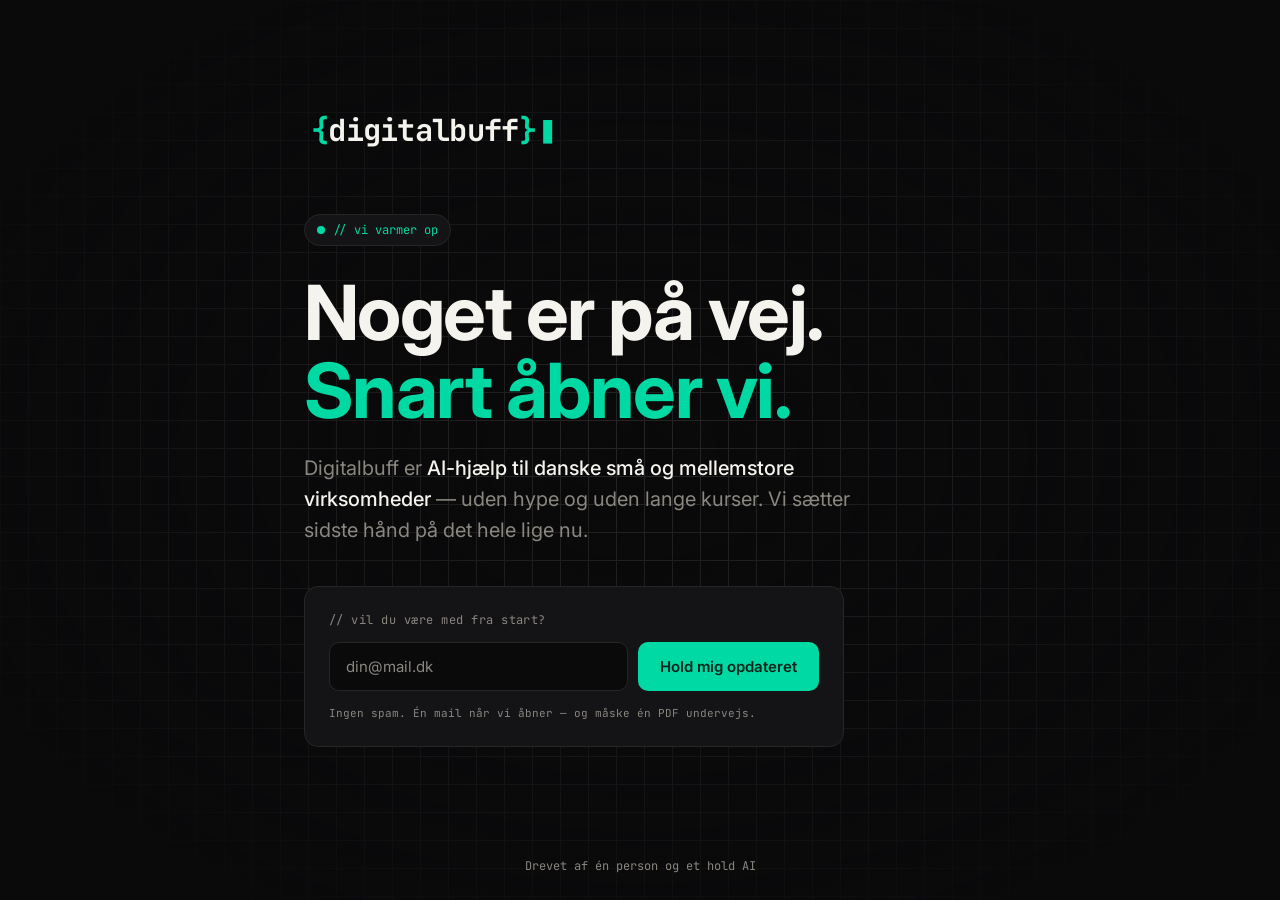
==== commit 00688519: "Coming-soon page, no email in footer" ====
--- a/index.html
+++ b/index.html
@@ -229,7 +229,7 @@
 </main>
 
 <footer>
-  Drevet af én person og et hold AI &nbsp;·&nbsp; <a href="mailto:jonas@spudo.com">jonas@spudo.com</a>
+  Drevet af én person og et hold AI
 </footer>
 
 <script>
@@ -268,7 +268,7 @@
     } catch (err) {
       submitBtn.disabled = false;
       submitBtn.textContent = 'Hold mig opdateret';
-      alert('Noget gik galt. Prøv igen eller skriv direkte til jonas@spudo.com');
+      alert('Noget gik galt. Prøv igen om lidt.');
     }
   });
 </script>
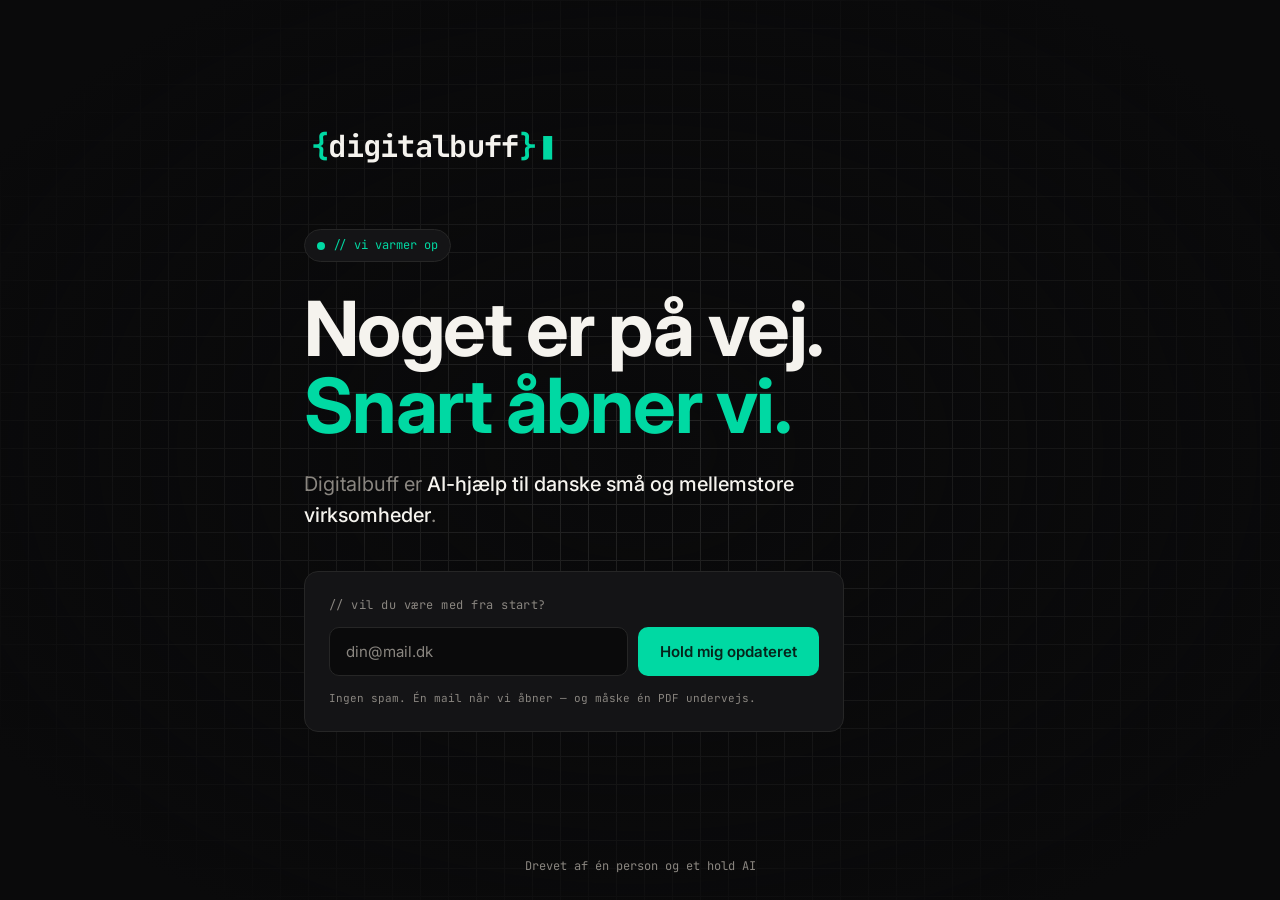
==== commit b9037f9c: "Coming-soon page, no email in footer" ====
--- a/index.html
+++ b/index.html
@@ -209,7 +209,7 @@
   <h1>Noget er på vej.<br><span class="accent">Snart åbner vi.</span></h1>
 
   <p class="lede">
-    Digitalbuff er <strong>AI-hjælp til danske små og mellemstore virksomheder</strong> — uden hype og uden lange kurser. Vi sætter sidste hånd på det hele lige nu.
+    Digitalbuff er <strong>AI-hjælp til danske små og mellemstore virksomheder</strong>.
   </p>
 
   <div class="form-card" id="formCard">
